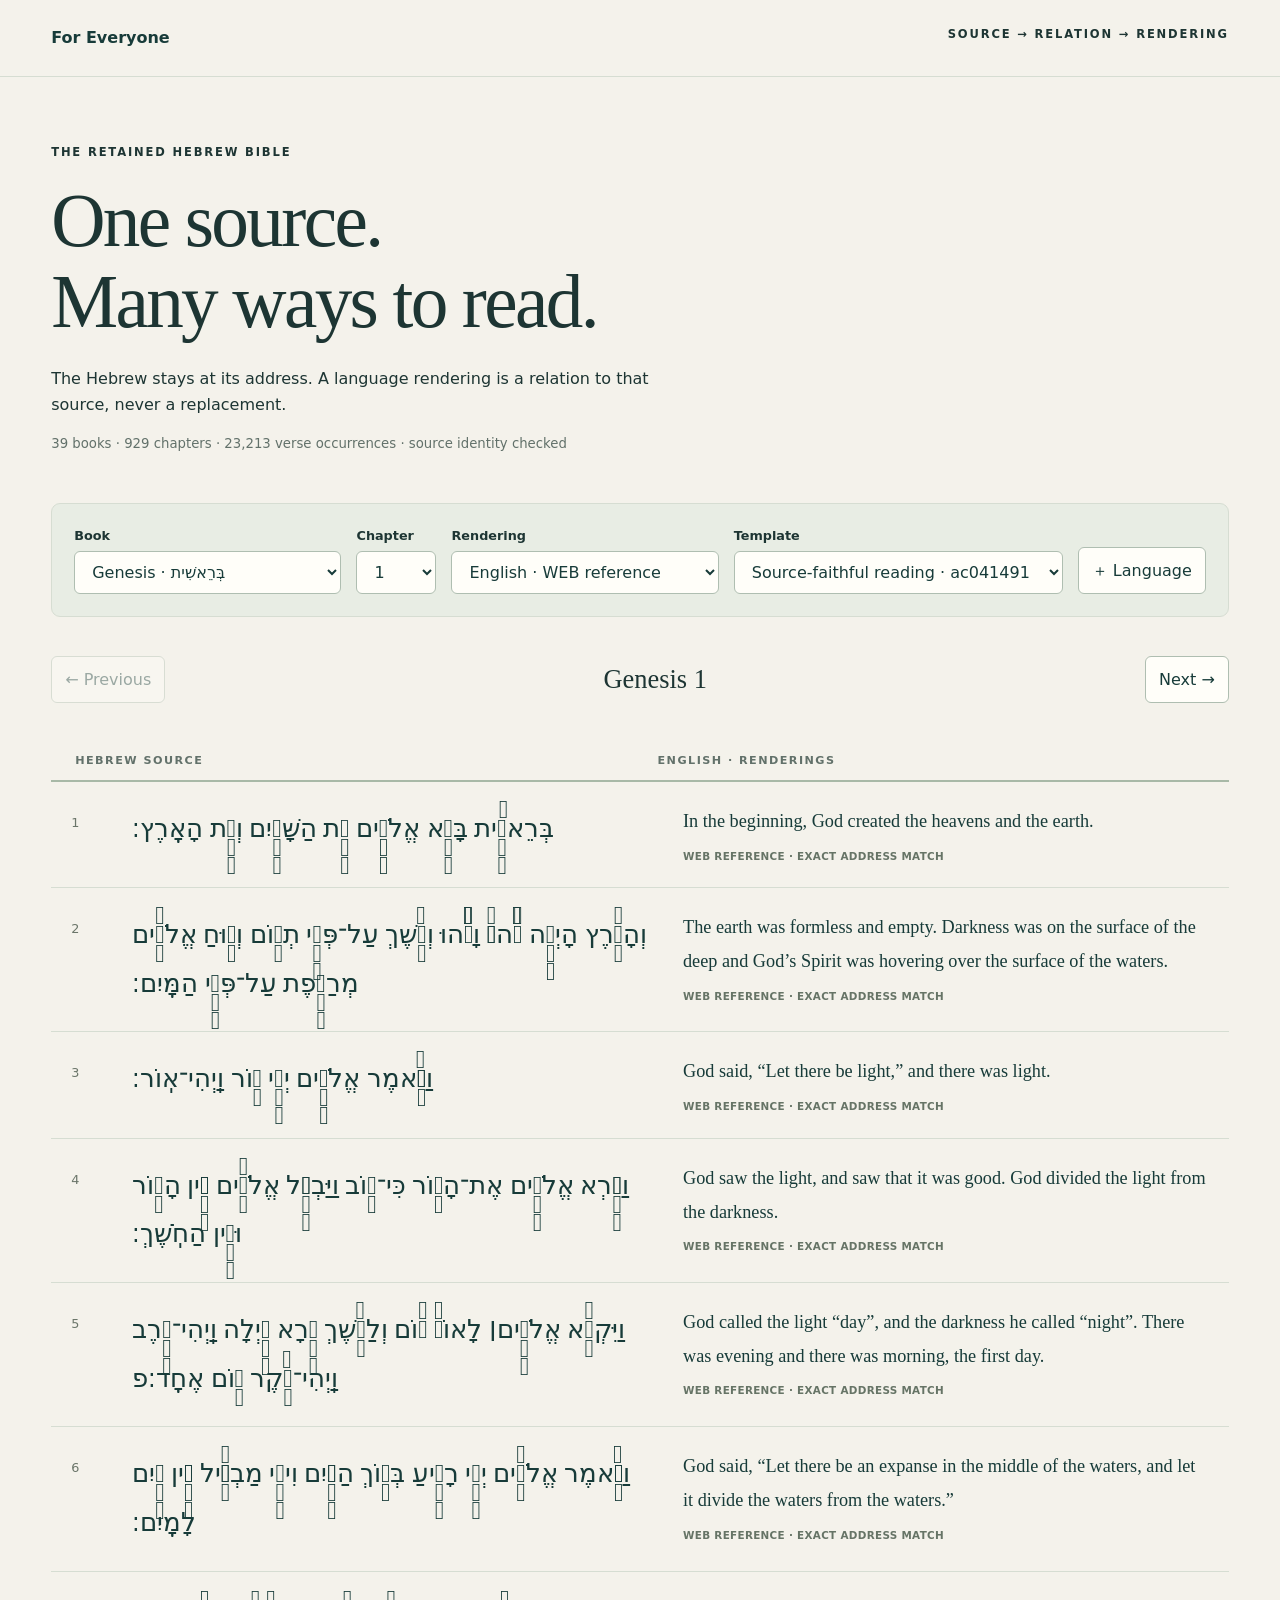
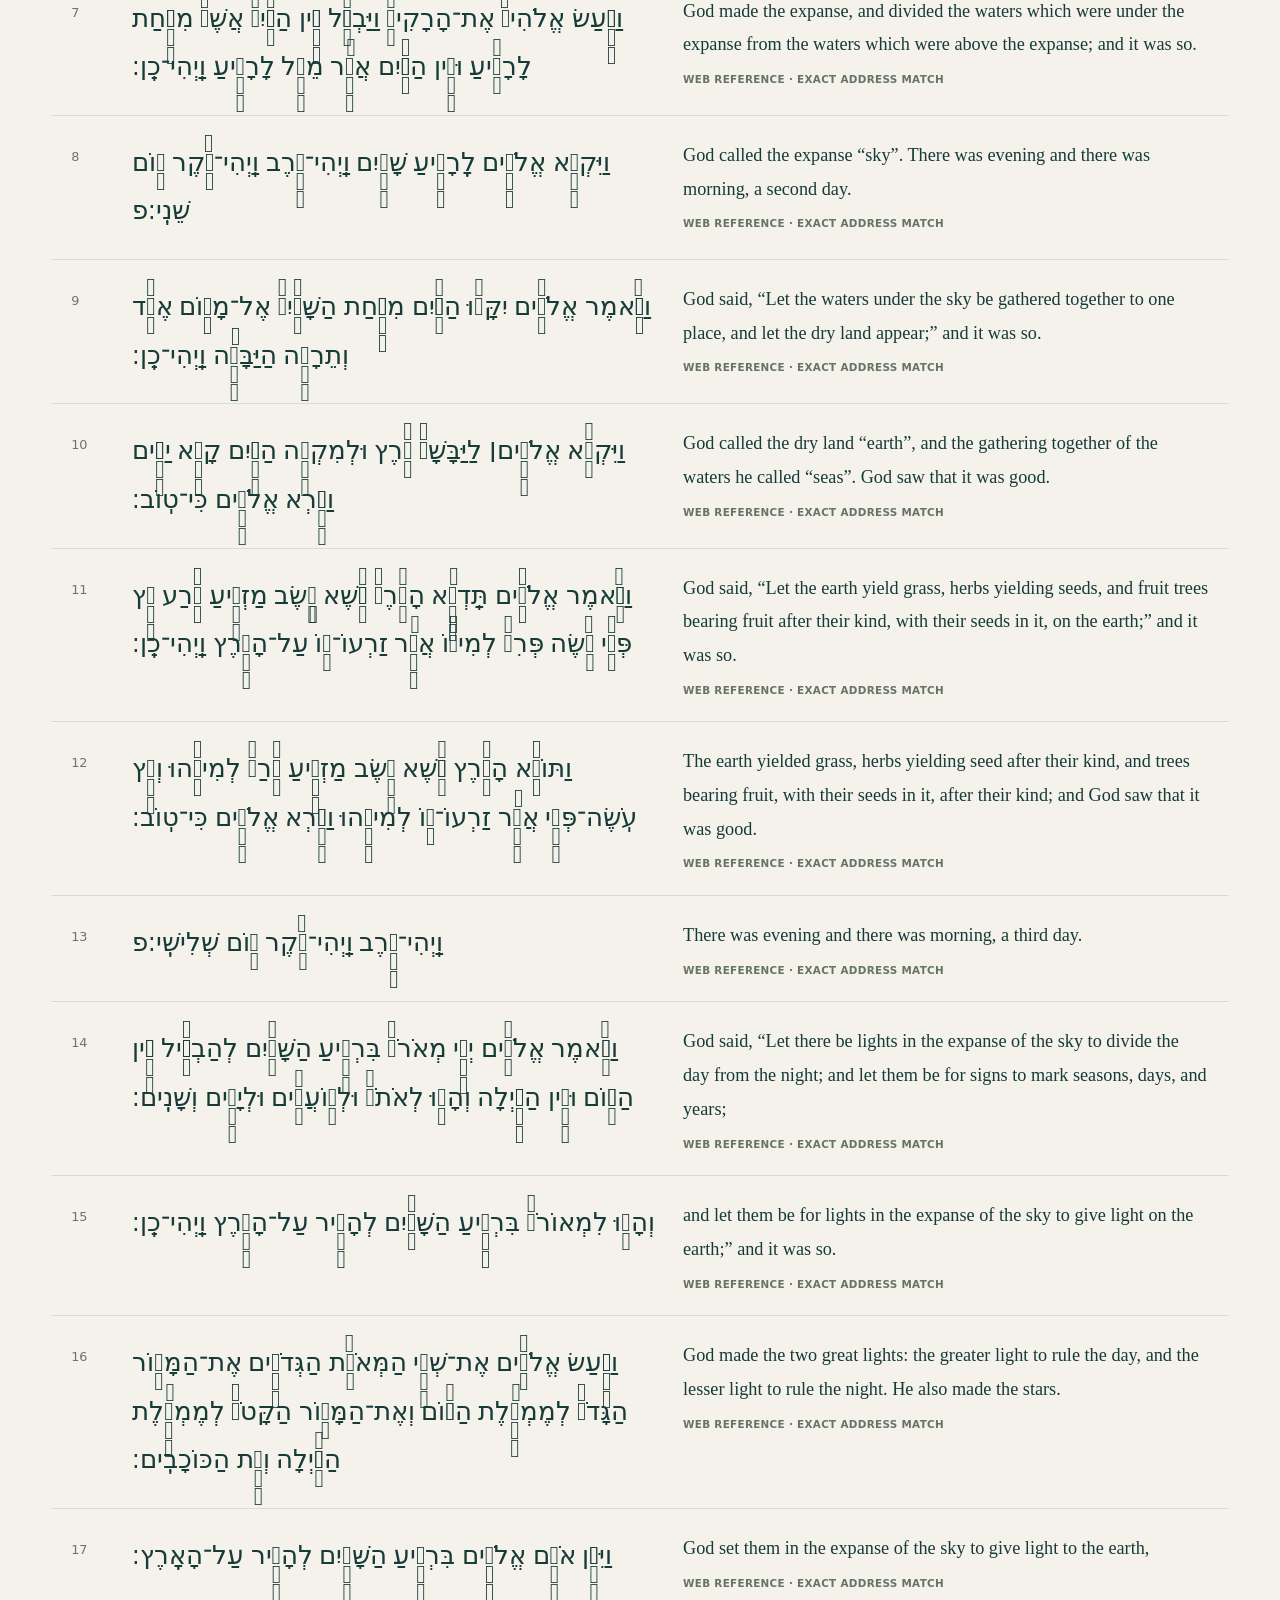
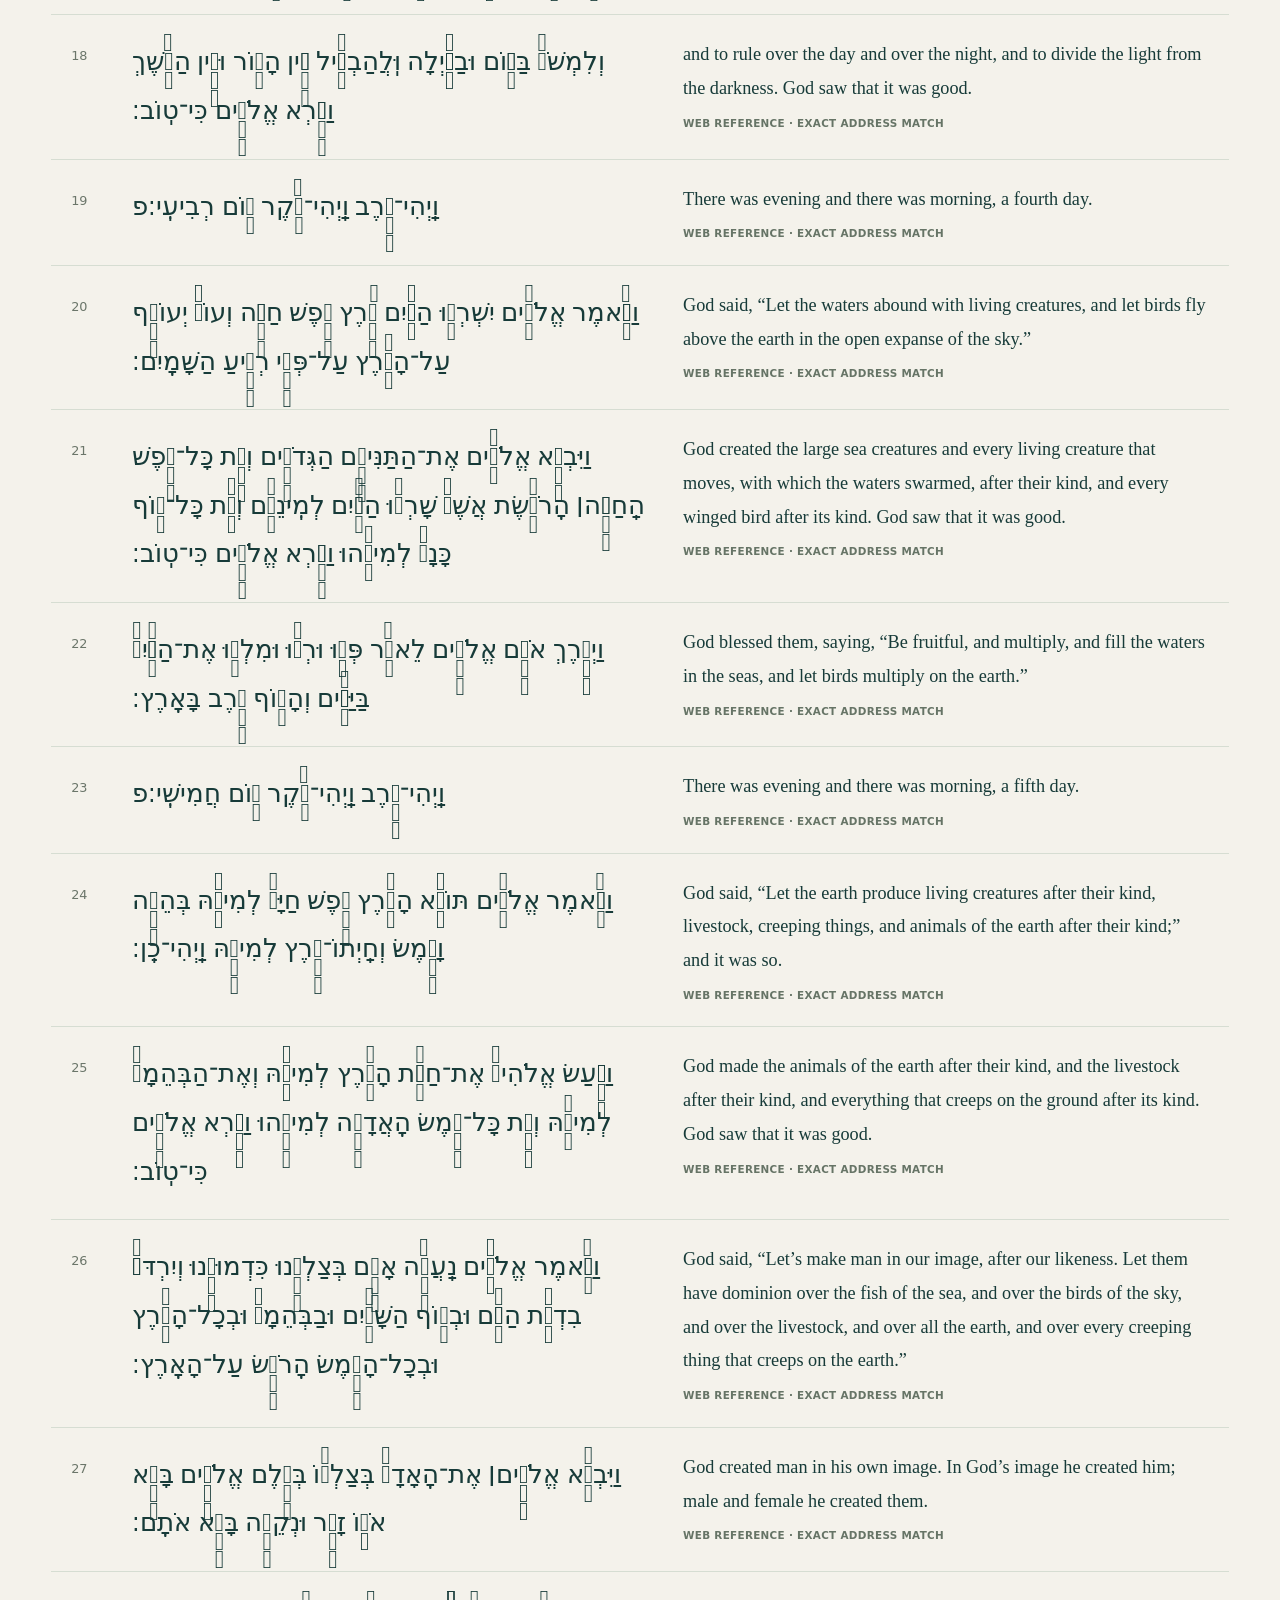
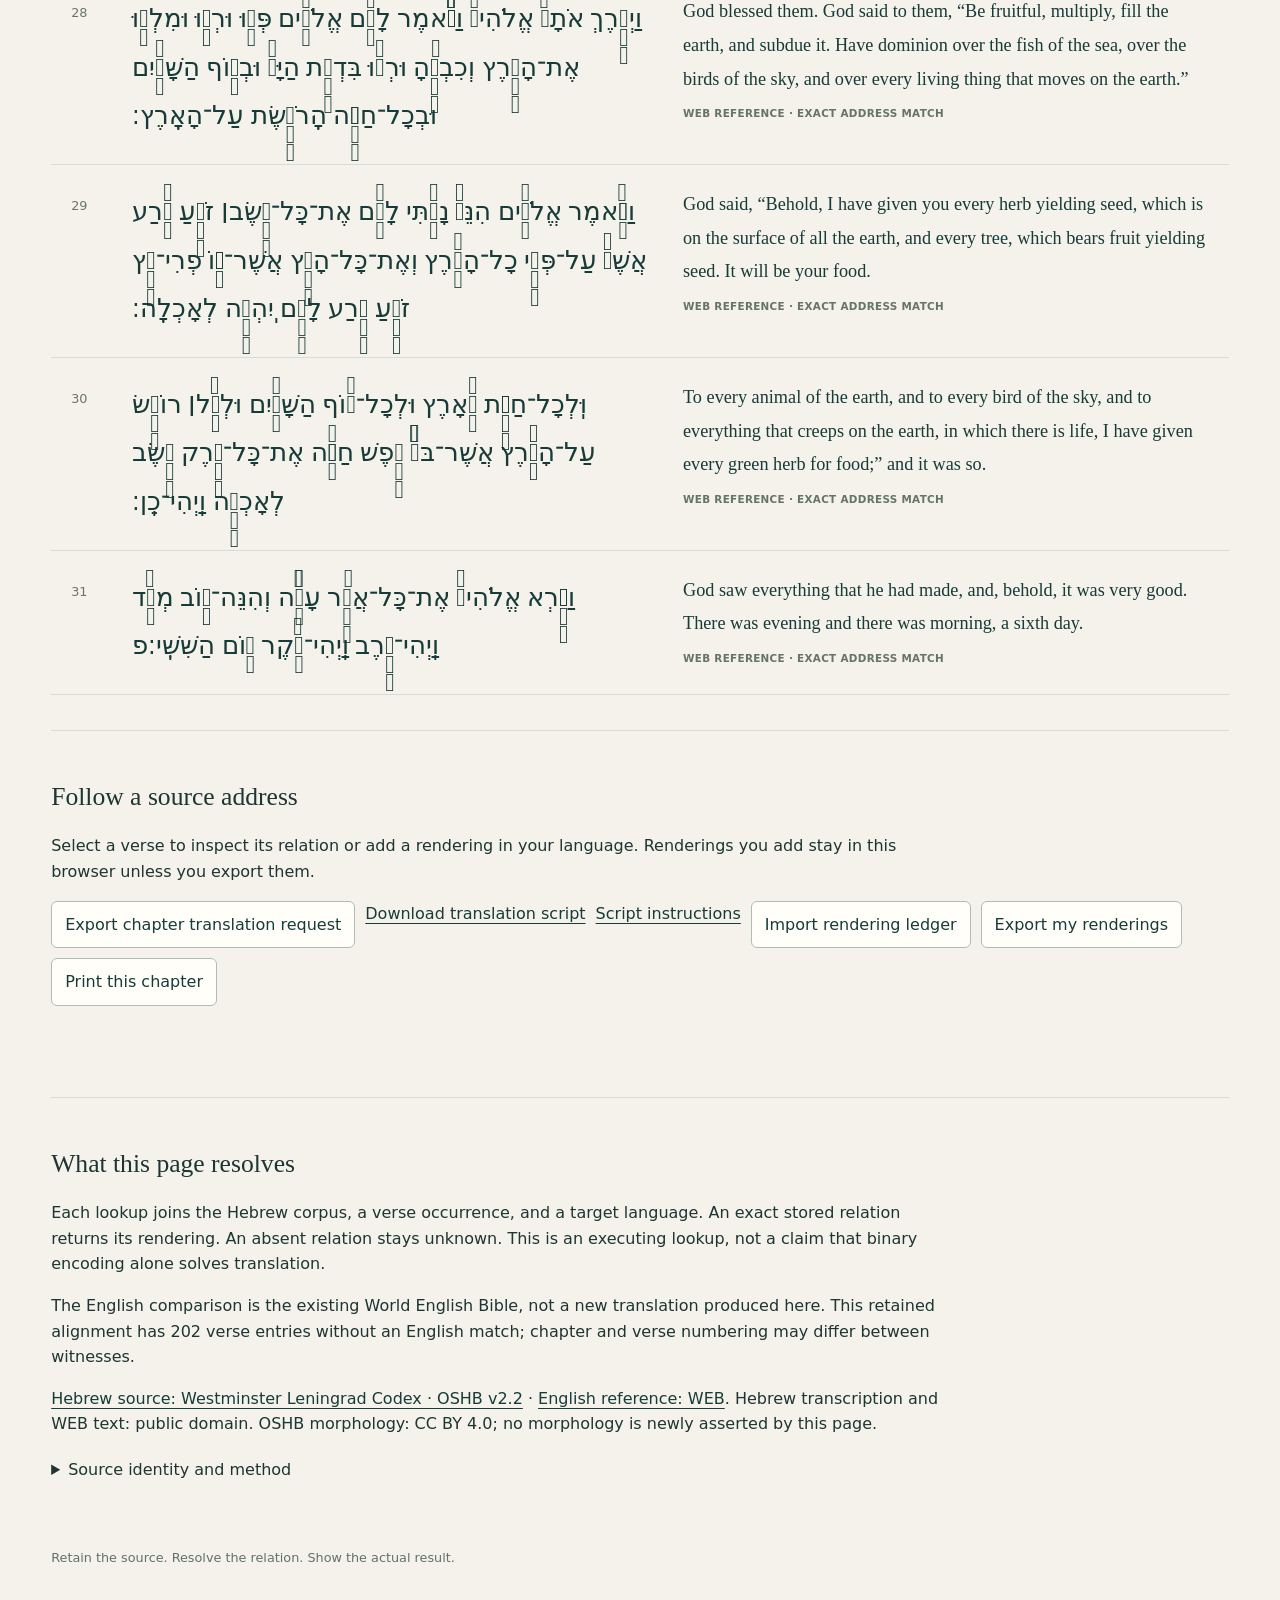
==== hebrew-bible/index.html @ d1d868b0 "Publish source-addressed Hebrew Bible reader and template translation adapter" ====
<!doctype html>
<html lang="en"><head><meta charset="utf-8"><meta name="viewport" content="width=device-width,initial-scale=1"><meta name="theme-color" content="#173b39"><meta name="description" content="Read the retained Hebrew Bible and resolve language renderings by their exact source verse address."><title>Hebrew Bible · Ledger Reader</title><link rel="stylesheet" href="styles.css"><script type="module" src="app.js"></script></head><body><a class="skip" href="#reader">Skip to reading</a><header><a class="home" href="../">For Everyone</a><span class="eyebrow">SOURCE → RELATION → RENDERING</span></header><main><section class="intro"><p class="eyebrow">THE RETAINED HEBREW BIBLE</p><h1>One source.<br>Many ways to read.</h1><p>The Hebrew stays at its address. A language rendering is a relation to that source, never a replacement.</p><p id="load-status" role="status" aria-live="polite">Opening the retained source…</p></section><section id="workspace" hidden><form class="controls" id="navigation"><label>Book<select id="book"></select></label><label>Chapter<select id="chapter"></select></label><label>Rendering<select id="language"><option value="en">English · WEB reference</option><option value="he">Original Hebrew</option></select></label><label>Template<select id="template"><option value="source-faithful">Source-faithful reading</option><option value="plain-reading">Plain-language reading</option><option value="custom">Custom template…</option></select></label><button type="button" id="add-language">＋ Language</button></form><div class="reading-bar"><button id="prev" aria-label="Previous chapter">← Previous</button><h2 id="chapter-title"></h2><button id="next" aria-label="Next chapter">Next →</button></div><div class="column-headings"><span>HEBREW SOURCE</span><span id="target-heading">ENGLISH · REFERENCE TRANSLATION</span></div><section id="reader" tabindex="-1" aria-label="Bible verses"></section><section class="tools"><h2>Follow a source address</h2><p>Select a verse to inspect its relation or add a rendering in your language. Renderings you add stay in this browser unless you export them.</p><div class="tool-buttons"><button id="request-translation">Export chapter translation request</button><a class="script-link" href="translate.py" download>Download translation script</a><a class="script-link" href="README.md">Script instructions</a><button id="import">Import rendering ledger</button><button id="export">Export my renderings</button><button id="print">Print this chapter</button></div><input type="file" id="import-file" accept="application/json,.json" hidden><p id="tool-status" role="status" aria-live="polite"></p></section></section><section class="about"><h2>What this page resolves</h2><p>Each lookup joins the Hebrew corpus, a verse occurrence, and a target language. An exact stored relation returns its rendering. An absent relation stays unknown. This is an executing lookup, not a claim that binary encoding alone solves translation.</p><p>The English comparison is the existing World English Bible, not a new translation produced here. This retained alignment has 202 verse entries without an English match; chapter and verse numbering may differ between witnesses.</p><p><a href="https://github.com/openscriptures/morphhb/releases/tag/v.2.2">Hebrew source: Westminster Leningrad Codex · OSHB v2.2</a> · <a href="https://ebible.org/engwebp/copyright.htm">English reference: WEB</a>. Hebrew transcription and WEB text: public domain. OSHB morphology: CC BY 4.0; no morphology is newly asserted by this page.</p><details><summary>Source identity and method</summary><p id="source-identity"></p><p>Local renderings are labelled user-provided. Importing or storing a relation does not verify linguistic accuracy or causal equivalence. No AI service, paid API or automatic external translation runs in this page. The downloadable script reuses WHY Translate: exact ledger lookup first, optional generation only with its explicit --ai flag. Select a template, export a chapter request, run the script and import its returned rendering ledger. Generated text remains a candidate.</p></details></section></main><footer>Retain the source. Resolve the relation. Show the actual result.</footer><dialog id="verse-dialog"><form method="dialog"><button class="close" aria-label="Close verse">×</button></form><h2 id="verse-title"></h2><p class="address" id="verse-address"></p><p id="verse-source" lang="he" dir="rtl" class="hebrew"></p><p id="relation-status"></p><details><summary>Actual relation</summary><pre id="relation-details"></pre></details><form id="rendering-form"><label>Rendering language<input id="record-language" required maxlength="45" placeholder="e.g. fr, mi, lo"></label><label>Your rendering<textarea id="record-text" rows="5" required maxlength="30000"></textarea></label><label>Provenance or note<input id="record-provenance" maxlength="1500" required placeholder="Who supplied this rendering, and from what source?"></label><button type="submit">Save as user-provided rendering</button><p id="record-status" role="status"></p></form></dialog><dialog id="language-dialog"><form id="language-form"><h2>Choose a language</h2><p>Use a language tag, such as fr, mi or lo. A language without an addressed rendering remains untranslated.</p><label>Language tag<input id="new-language" maxlength="45" required></label><div class="tool-buttons"><button type="submit">Show language</button><button type="button" id="cancel-language">Cancel</button></div><p id="language-status" role="status"></p></form></dialog><dialog id="template-dialog"><form id="template-form"><h2>Selected translation template</h2><label>Template instructions<textarea id="template-text" rows="6" maxlength="6000" required></textarea></label><p>The source and uncertainty remain authoritative. A template changes the rendering request; it does not verify its result.</p><button type="submit">Use this template</button><button type="button" id="cancel-template">Cancel</button></form></dialog></body></html>
---- hebrew-bible/styles.css ----
:root{font-family:system-ui,-apple-system,BlinkMacSystemFont,"Segoe UI",sans-serif;color:#1d3533;background:#f4f2eb;line-height:1.6;--ink:#173b39;--muted:#62716a;--line:#d6ddd2}*{box-sizing:border-box}body{margin:0}header,main,footer{max-width:1320px;margin:auto}header{display:flex;justify-content:space-between;gap:20px;padding:25px 4%;border-bottom:1px solid var(--line)}a{color:var(--ink);text-underline-offset:4px}.home{font-weight:750;text-decoration:none}.eyebrow{font-size:.72rem;font-weight:700;letter-spacing:.16em}.intro{padding:55px 4% 35px;max-width:850px}h1{font:500 clamp(2.7rem,6vw,4.7rem)/1.08 Georgia,serif;letter-spacing:-.035em;margin:18px 0 24px}.intro>p:not(.eyebrow){max-width:600px}.intro #load-status{font-size:.83rem;color:var(--muted)}#workspace{margin:0 4%}button,select,input,textarea{font:inherit}button,select,input,textarea{border:1px solid #afbeb1;border-radius:6px;padding:10px 13px;background:#fffef9;color:var(--ink)}button{cursor:pointer}button:hover{background:#e4ece1}button:disabled{opacity:.4;cursor:default}button:focus-visible,a:focus-visible,input:focus-visible,select:focus-visible,textarea:focus-visible,summary:focus-visible{outline:3px solid #bb7b29;outline-offset:3px}label{display:grid;gap:5px;font-size:.8rem;font-weight:650}select{max-width:100%;min-width:80px}label select{font-size:1rem;font-weight:400}.controls{display:flex;align-items:end;gap:15px;flex-wrap:wrap;padding:22px;background:#e8ede4;border:1px solid var(--line);border-radius:9px}.controls label:first-child{flex:2}.controls label:nth-child(3){flex:2}.controls button{white-space:nowrap}.reading-bar{display:flex;align-items:center;justify-content:space-between;gap:10px;padding:25px 0}.reading-bar h2{font:500 1.65rem Georgia,serif;text-align:center}.column-headings{display:grid;grid-template-columns:1fr 1fr;gap:35px;color:var(--muted);font-size:.7rem;font-weight:750;letter-spacing:.13em;border-bottom:2px solid #a8b9a7;padding:10px 24px}.verse{display:grid;grid-template-columns:36px 1fr 1fr;gap:25px;border:0;border-bottom:1px solid var(--line);padding:23px 20px;text-align:left;background:transparent;position:relative;width:100%;border-radius:0}.verse:hover,.verse:focus-visible{background:#e9eee3}.verse-num{color:#6b766a;font-size:.8rem;padding-top:8px}.hebrew{font:400 1.6rem/1.9 "Times New Roman",serif;overflow-wrap:anywhere}.verse-text{font:400 1.14rem/1.85 Georgia,serif;white-space:pre-wrap}.missing{font:400 .9rem/1.7 system-ui,sans-serif;color:#7c6550}.status-tag{display:block;font:600 .65rem/1.5 system-ui,sans-serif;color:#667466;letter-spacing:.03em;margin-top:10px}.tools,.about{border-top:1px solid var(--line);padding:30px 0;margin-top:35px}.tools p,.about p{max-width:900px}.about{margin:45px 4% 0}.tools h2,.about h2{font:500 1.6rem Georgia,serif}.tool-buttons{display:flex;gap:10px;flex-wrap:wrap}.about details{margin-top:20px}.address,pre{font:.75rem/1.6 ui-monospace,monospace;overflow-wrap:anywhere;white-space:pre-wrap}footer{padding:35px 4%;font-size:.8rem;color:var(--muted)}dialog{max-width:730px;width:calc(100% - 30px);max-height:90vh;border:1px solid #a8b9a7;border-radius:12px;padding:28px;background:#fbfaf5;color:var(--ink)}dialog::backdrop{background:#173b3988}.close{float:right;padding:0 10px;font-size:1.8rem}dialog label{margin:15px 0}textarea{resize:vertical}#rendering-form>button{background:var(--ink);color:white}#source-identity{font:12px/1.8 ui-monospace,monospace;overflow-wrap:anywhere}.skip{position:absolute;left:-10000px}.skip:focus{left:10px;top:10px;background:white;padding:12px;z-index:5}[hidden]{display:none!important}@media(max-width:680px){header .eyebrow{display:none}.intro{padding-top:32px}.controls{padding:15px;gap:10px}.controls label:first-child,.controls label:nth-child(3){flex-basis:65%}.reading-bar h2{font-size:1.25rem}.reading-bar button{padding:8px;font-size:.8rem}.column-headings{display:none}.verse{grid-template-columns:24px 1fr;gap:10px;padding:22px 8px}.verse .verse-text{grid-column:2}.verse .hebrew{font-size:1.45rem}.verse-text{font-size:1.08rem}}@media print{header,.intro,.controls,.reading-bar button,.tools,.about,footer,.status-tag{display:none}#workspace{margin:0}.verse{break-inside:avoid}.verse-text{font-size:11pt}.hebrew{font-size:16pt}dialog{display:none}}
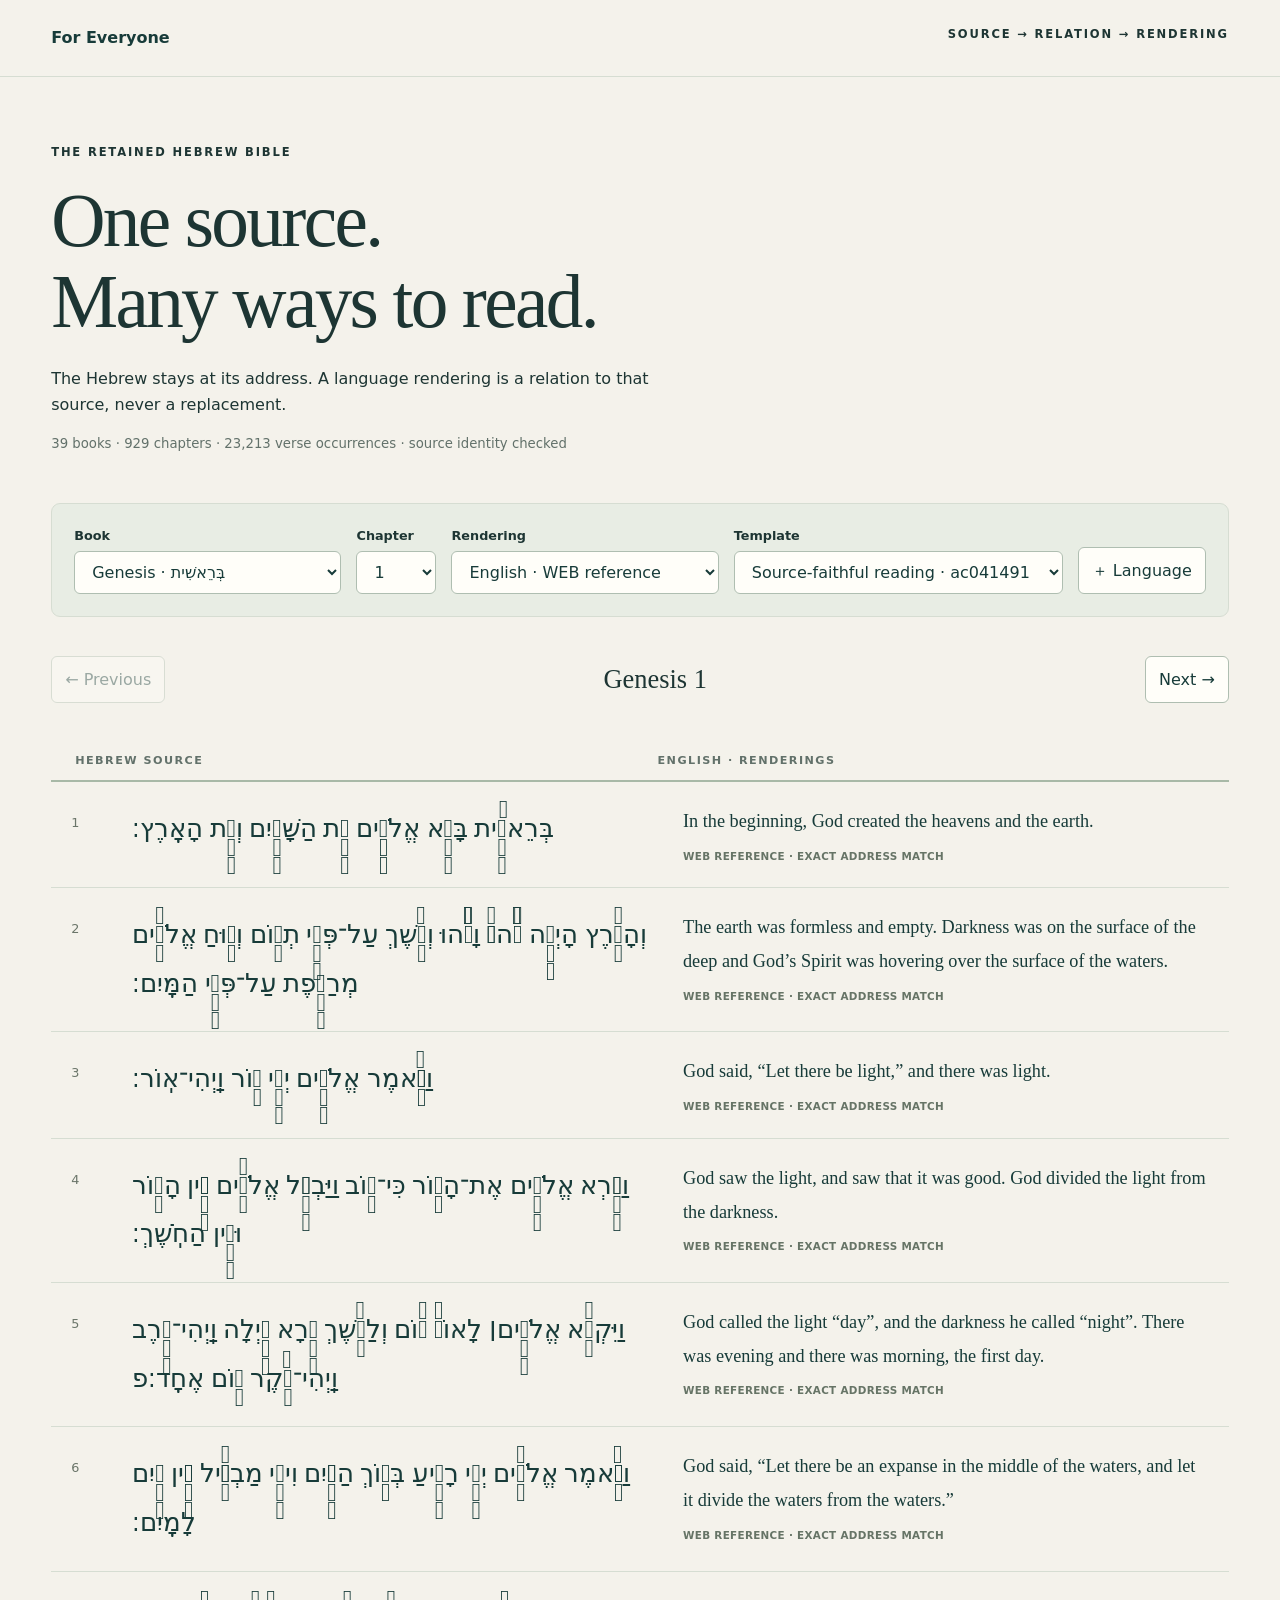
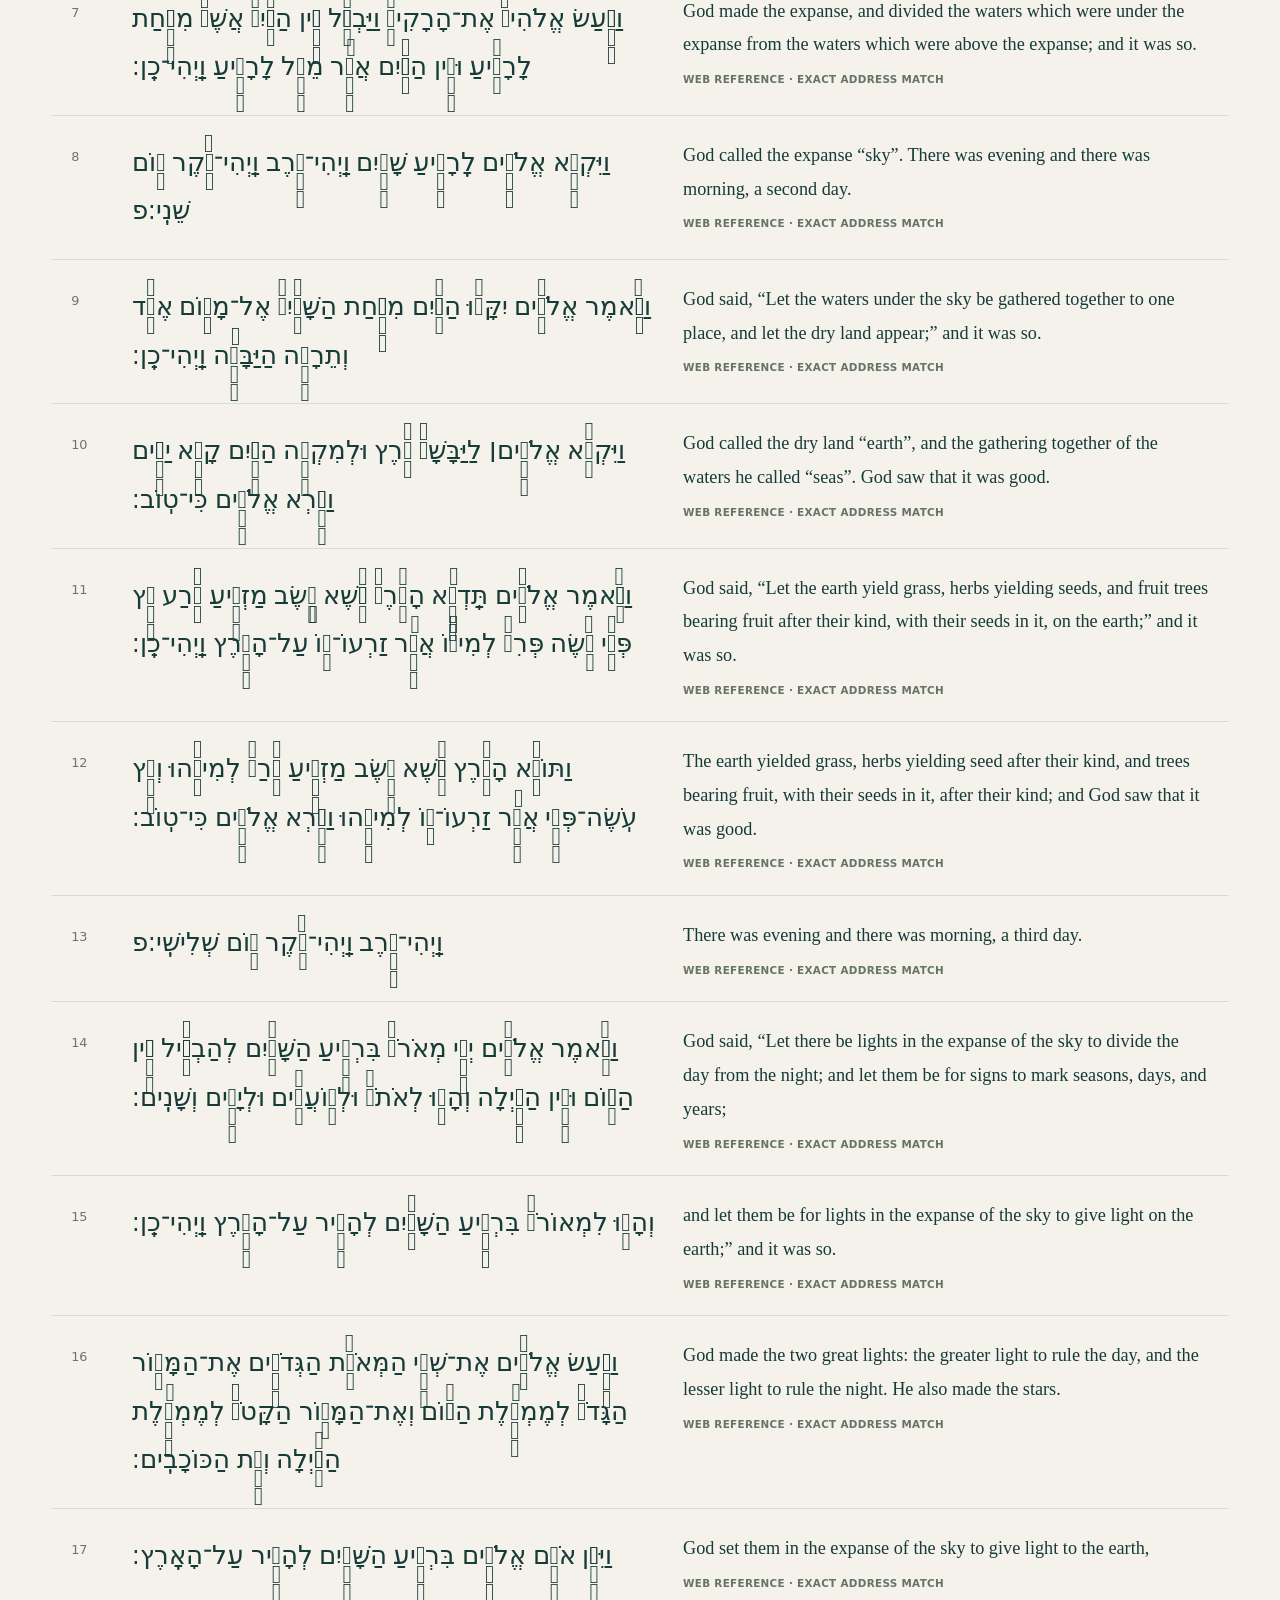
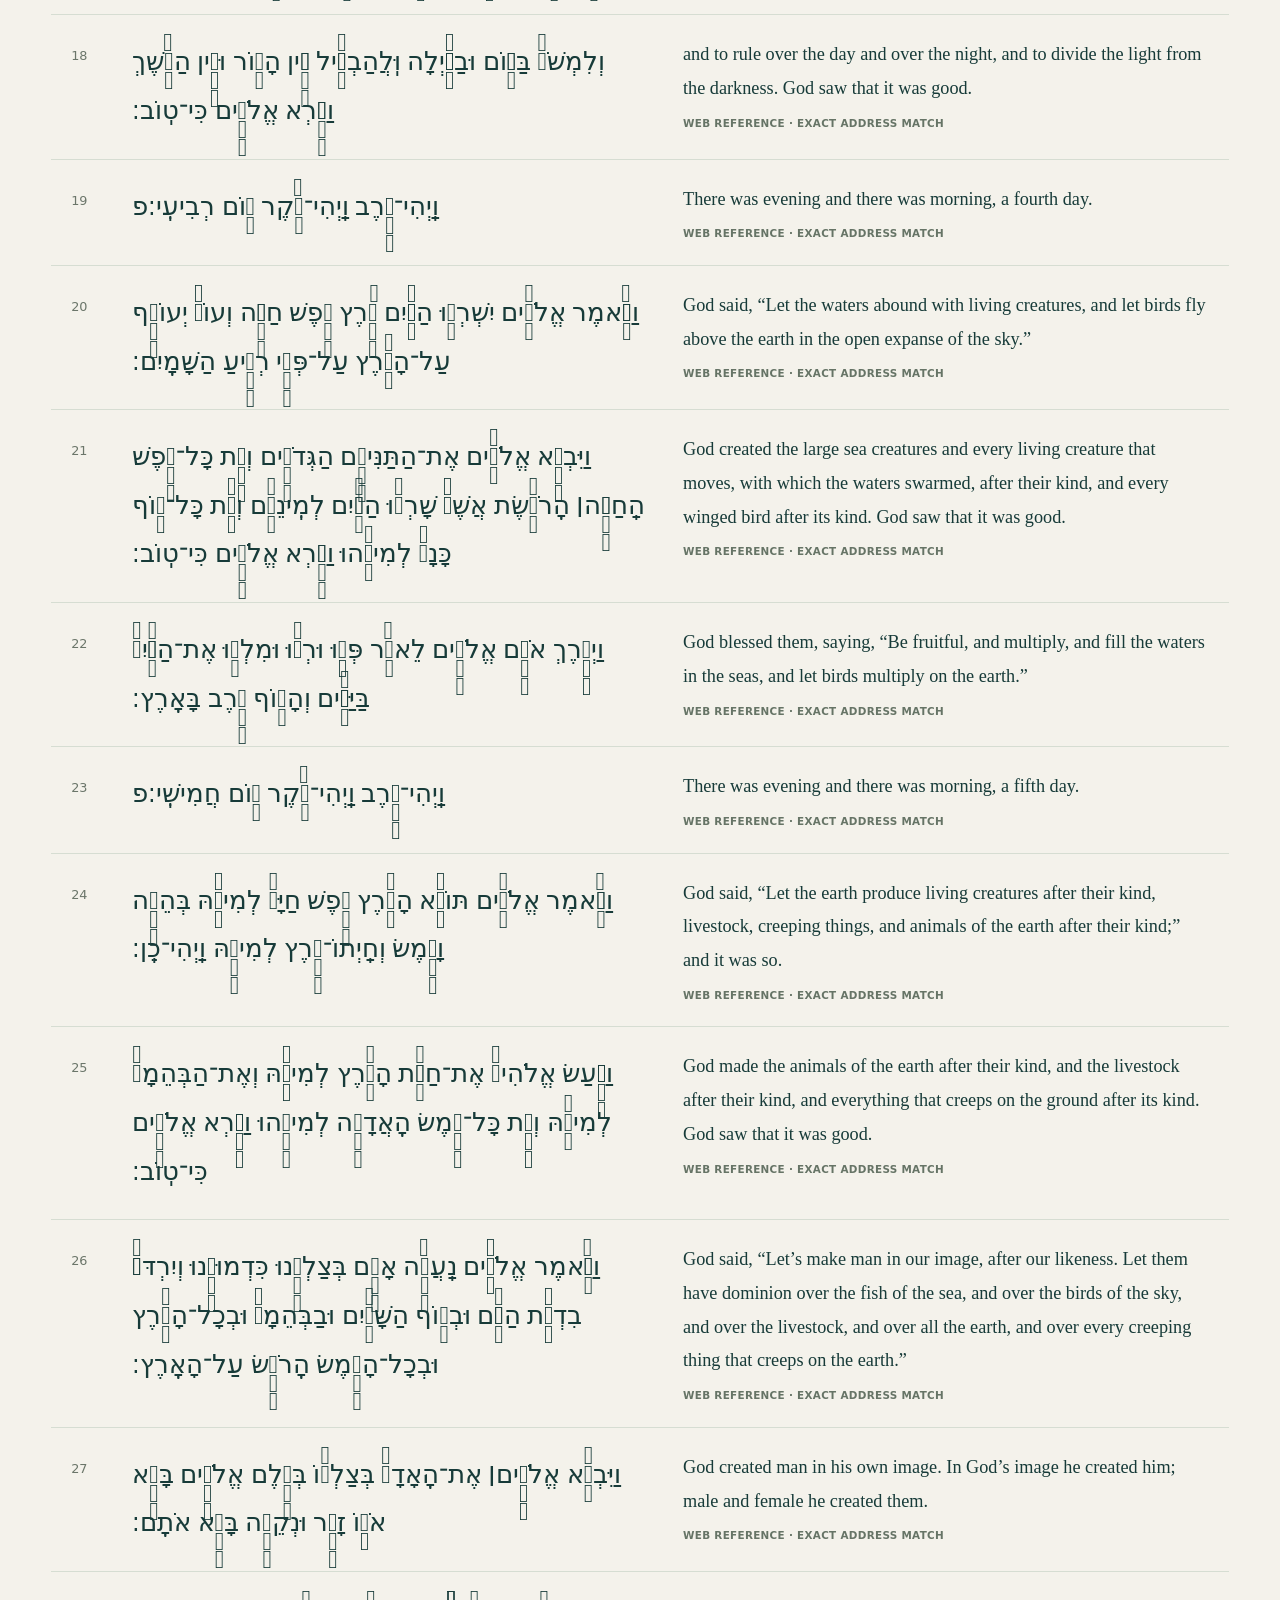
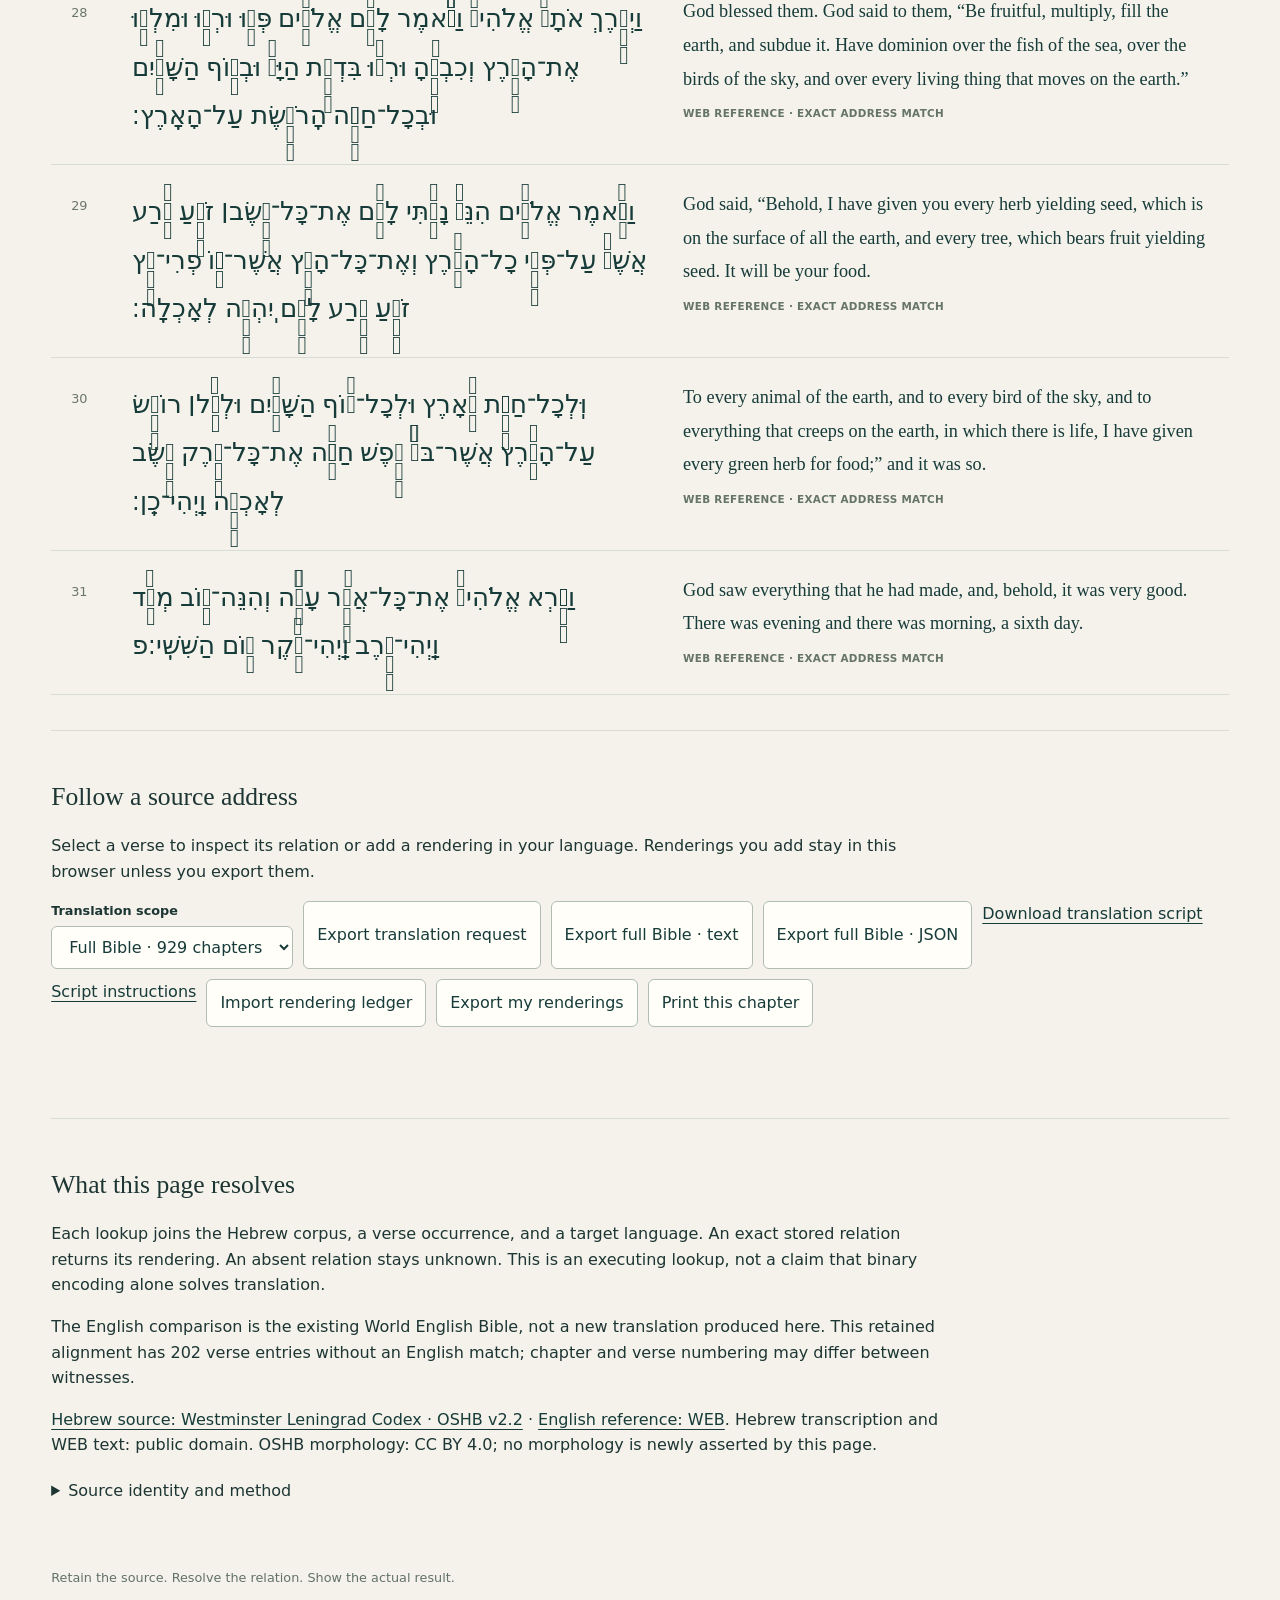
==== commit 2df7abb1: "Add full Bible text and JSON exports and full-corpus translation requests" ====
--- a/hebrew-bible/index.html
+++ b/hebrew-bible/index.html
@@ -1,2 +1,2 @@
 <!doctype html>
-<html lang="en"><head><meta charset="utf-8"><meta name="viewport" content="width=device-width,initial-scale=1"><meta name="theme-color" content="#173b39"><meta name="description" content="Read the retained Hebrew Bible and resolve language renderings by their exact source verse address."><title>Hebrew Bible · Ledger Reader</title><link rel="stylesheet" href="styles.css"><script type="module" src="app.js"></script></head><body><a class="skip" href="#reader">Skip to reading</a><header><a class="home" href="../">For Everyone</a><span class="eyebrow">SOURCE → RELATION → RENDERING</span></header><main><section class="intro"><p class="eyebrow">THE RETAINED HEBREW BIBLE</p><h1>One source.<br>Many ways to read.</h1><p>The Hebrew stays at its address. A language rendering is a relation to that source, never a replacement.</p><p id="load-status" role="status" aria-live="polite">Opening the retained source…</p></section><section id="workspace" hidden><form class="controls" id="navigation"><label>Book<select id="book"></select></label><label>Chapter<select id="chapter"></select></label><label>Rendering<select id="language"><option value="en">English · WEB reference</option><option value="he">Original Hebrew</option></select></label><label>Template<select id="template"><option value="source-faithful">Source-faithful reading</option><option value="plain-reading">Plain-language reading</option><option value="custom">Custom template…</option></select></label><button type="button" id="add-language">＋ Language</button></form><div class="reading-bar"><button id="prev" aria-label="Previous chapter">← Previous</button><h2 id="chapter-title"></h2><button id="next" aria-label="Next chapter">Next →</button></div><div class="column-headings"><span>HEBREW SOURCE</span><span id="target-heading">ENGLISH · REFERENCE TRANSLATION</span></div><section id="reader" tabindex="-1" aria-label="Bible verses"></section><section class="tools"><h2>Follow a source address</h2><p>Select a verse to inspect its relation or add a rendering in your language. Renderings you add stay in this browser unless you export them.</p><div class="tool-buttons"><button id="request-translation">Export chapter translation request</button><a class="script-link" href="translate.py" download>Download translation script</a><a class="script-link" href="README.md">Script instructions</a><button id="import">Import rendering ledger</button><button id="export">Export my renderings</button><button id="print">Print this chapter</button></div><input type="file" id="import-file" accept="application/json,.json" hidden><p id="tool-status" role="status" aria-live="polite"></p></section></section><section class="about"><h2>What this page resolves</h2><p>Each lookup joins the Hebrew corpus, a verse occurrence, and a target language. An exact stored relation returns its rendering. An absent relation stays unknown. This is an executing lookup, not a claim that binary encoding alone solves translation.</p><p>The English comparison is the existing World English Bible, not a new translation produced here. This retained alignment has 202 verse entries without an English match; chapter and verse numbering may differ between witnesses.</p><p><a href="https://github.com/openscriptures/morphhb/releases/tag/v.2.2">Hebrew source: Westminster Leningrad Codex · OSHB v2.2</a> · <a href="https://ebible.org/engwebp/copyright.htm">English reference: WEB</a>. Hebrew transcription and WEB text: public domain. OSHB morphology: CC BY 4.0; no morphology is newly asserted by this page.</p><details><summary>Source identity and method</summary><p id="source-identity"></p><p>Local renderings are labelled user-provided. Importing or storing a relation does not verify linguistic accuracy or causal equivalence. No AI service, paid API or automatic external translation runs in this page. The downloadable script reuses WHY Translate: exact ledger lookup first, optional generation only with its explicit --ai flag. Select a template, export a chapter request, run the script and import its returned rendering ledger. Generated text remains a candidate.</p></details></section></main><footer>Retain the source. Resolve the relation. Show the actual result.</footer><dialog id="verse-dialog"><form method="dialog"><button class="close" aria-label="Close verse">×</button></form><h2 id="verse-title"></h2><p class="address" id="verse-address"></p><p id="verse-source" lang="he" dir="rtl" class="hebrew"></p><p id="relation-status"></p><details><summary>Actual relation</summary><pre id="relation-details"></pre></details><form id="rendering-form"><label>Rendering language<input id="record-language" required maxlength="45" placeholder="e.g. fr, mi, lo"></label><label>Your rendering<textarea id="record-text" rows="5" required maxlength="30000"></textarea></label><label>Provenance or note<input id="record-provenance" maxlength="1500" required placeholder="Who supplied this rendering, and from what source?"></label><button type="submit">Save as user-provided rendering</button><p id="record-status" role="status"></p></form></dialog><dialog id="language-dialog"><form id="language-form"><h2>Choose a language</h2><p>Use a language tag, such as fr, mi or lo. A language without an addressed rendering remains untranslated.</p><label>Language tag<input id="new-language" maxlength="45" required></label><div class="tool-buttons"><button type="submit">Show language</button><button type="button" id="cancel-language">Cancel</button></div><p id="language-status" role="status"></p></form></dialog><dialog id="template-dialog"><form id="template-form"><h2>Selected translation template</h2><label>Template instructions<textarea id="template-text" rows="6" maxlength="6000" required></textarea></label><p>The source and uncertainty remain authoritative. A template changes the rendering request; it does not verify its result.</p><button type="submit">Use this template</button><button type="button" id="cancel-template">Cancel</button></form></dialog></body></html>+<html lang="en"><head><meta charset="utf-8"><meta name="viewport" content="width=device-width,initial-scale=1"><meta name="theme-color" content="#173b39"><meta name="description" content="Read the retained Hebrew Bible and resolve language renderings by their exact source verse address."><title>Hebrew Bible · Ledger Reader</title><link rel="stylesheet" href="styles.css"><script type="module" src="app.js"></script></head><body><a class="skip" href="#reader">Skip to reading</a><header><a class="home" href="../">For Everyone</a><span class="eyebrow">SOURCE → RELATION → RENDERING</span></header><main><section class="intro"><p class="eyebrow">THE RETAINED HEBREW BIBLE</p><h1>One source.<br>Many ways to read.</h1><p>The Hebrew stays at its address. A language rendering is a relation to that source, never a replacement.</p><p id="load-status" role="status" aria-live="polite">Opening the retained source…</p></section><section id="workspace" hidden><form class="controls" id="navigation"><label>Book<select id="book"></select></label><label>Chapter<select id="chapter"></select></label><label>Rendering<select id="language"><option value="en">English · WEB reference</option><option value="he">Original Hebrew</option><option value="ab">Abkhazian</option><option value="aa">Afar</option><option value="af">Afrikaans</option><option value="ak">Akan</option><option value="tw">Akan</option><option value="sq">Albanian</option><option value="am">Amharic</option><option value="ar">Arabic</option><option value="an">Aragonese</option><option value="hy">Armenian</option><option value="as">Assamese</option><option value="av">Avaric</option><option value="ae">Avestan</option><option value="ay">Aymara</option><option value="az">Azerbaijani</option><option value="bm">Bambara</option><option value="bn">Bangla</option><option value="ba">Bashkir</option><option value="eu">Basque</option><option value="be">Belarusian</option><option value="bh">Bhojpuri</option><option value="bi">Bislama</option><option value="bs">Bosnian</option><option value="br">Breton</option><option value="bg">Bulgarian</option><option value="my">Burmese</option><option value="ca">Catalan</option><option value="ch">Chamorro</option><option value="ce">Chechen</option><option value="zh">Chinese</option><option value="cu">Church Slavic</option><option value="cv">Chuvash</option><option value="kw">Cornish</option><option value="co">Corsican</option><option value="cr">Cree</option><option value="hr">Croatian</option><option value="cs">Czech</option><option value="da">Danish</option><option value="dv">Divehi</option><option value="nl">Dutch</option><option value="dz">Dzongkha</option><option value="eo">Esperanto</option><option value="et">Estonian</option><option value="ee">Ewe</option><option value="fo">Faroese</option><option value="fj">Fijian</option><option value="tl">Filipino</option><option value="fi">Finnish</option><option value="fr">French</option><option value="ff">Fula</option><option value="gl">Galician</option><option value="lg">Ganda</option><option value="ka">Georgian</option><option value="de">German</option><option value="el">Greek</option><option value="gn">Guarani</option><option value="gu">Gujarati</option><option value="ht">Haitian Creole</option><option value="ha">Hausa</option><option value="hz">Herero</option><option value="hi">Hindi</option><option value="ho">Hiri Motu</option><option value="hu">Hungarian</option><option value="is">Icelandic</option><option value="io">Ido</option><option value="ig">Igbo</option><option value="id">Indonesian</option><option value="ia">Interlingua</option><option value="ie">Interlingue</option><option value="iu">Inuktitut</option><option value="ik">Inupiaq</option><option value="ga">Irish</option><option value="it">Italian</option><option value="ja">Japanese</option><option value="jv">Javanese</option><option value="kl">Kalaallisut</option><option value="kn">Kannada</option><option value="kr">Kanuri</option><option value="ks">Kashmiri</option><option value="kk">Kazakh</option><option value="km">Khmer</option><option value="ki">Kikuyu</option><option value="rw">Kinyarwanda</option><option value="kv">Komi</option><option value="kg">Kongo</option><option value="ko">Korean</option><option value="kj">Kuanyama</option><option value="ku">Kurdish</option><option value="ky">Kyrgyz</option><option value="lo">Lao</option><option value="la">Latin</option><option value="lv">Latvian</option><option value="li">Limburgish</option><option value="ln">Lingala</option><option value="lt">Lithuanian</option><option value="lu">Luba-Katanga</option><option value="lb">Luxembourgish</option><option value="mk">Macedonian</option><option value="mg">Malagasy</option><option value="ms">Malay</option><option value="ml">Malayalam</option><option value="mt">Maltese</option><option value="gv">Manx</option><option value="mi">Māori</option><option value="mr">Marathi</option><option value="mh">Marshallese</option><option value="mn">Mongolian</option><option value="na">Nauru</option><option value="nv">Navajo</option><option value="ng">Ndonga</option><option value="ne">Nepali</option><option value="nd">North Ndebele</option><option value="se">Northern Sami</option><option value="no">Norwegian</option><option value="nb">Norwegian Bokmål</option><option value="nn">Norwegian Nynorsk</option><option value="ny">Nyanja</option><option value="oc">Occitan</option><option value="or">Odia</option><option value="oj">Ojibwa</option><option value="om">Oromo</option><option value="os">Ossetic</option><option value="pi">Pali</option><option value="ps">Pashto</option><option value="fa">Persian</option><option value="pl">Polish</option><option value="pt">Portuguese</option><option value="pa">Punjabi</option><option value="qu">Quechua</option><option value="ro">Romanian</option><option value="rm">Romansh</option><option value="rn">Rundi</option><option value="ru">Russian</option><option value="sm">Samoan</option><option value="sg">Sango</option><option value="sa">Sanskrit</option><option value="sc">Sardinian</option><option value="gd">Scottish Gaelic</option><option value="sr">Serbian</option><option value="sn">Shona</option><option value="ii">Sichuan Yi</option><option value="sd">Sindhi</option><option value="si">Sinhala</option><option value="sk">Slovak</option><option value="sl">Slovenian</option><option value="so">Somali</option><option value="nr">South Ndebele</option><option value="st">Southern Sotho</option><option value="es">Spanish</option><option value="su">Sundanese</option><option value="sw">Swahili</option><option value="ss">Swati</option><option value="sv">Swedish</option><option value="ty">Tahitian</option><option value="tg">Tajik</option><option value="ta">Tamil</option><option value="tt">Tatar</option><option value="te">Telugu</option><option value="th">Thai</option><option value="bo">Tibetan</option><option value="ti">Tigrinya</option><option value="to">Tongan</option><option value="ts">Tsonga</option><option value="tn">Tswana</option><option value="tr">Turkish</option><option value="tk">Turkmen</option><option value="uk">Ukrainian</option><option value="ur">Urdu</option><option value="ug">Uyghur</option><option value="uz">Uzbek</option><option value="ve">Venda</option><option value="vi">Vietnamese</option><option value="vo">Volapük</option><option value="wa">Walloon</option><option value="cy">Welsh</option><option value="fy">Western Frisian</option><option value="wo">Wolof</option><option value="xh">Xhosa</option><option value="yi">Yiddish</option><option value="yo">Yoruba</option><option value="za">Zhuang</option><option value="zu">Zulu</option></select></label><label>Template<select id="template"><option value="source-faithful">Source-faithful reading</option><option value="plain-reading">Plain-language reading</option><option value="custom">Custom template…</option></select></label><button type="button" id="add-language">＋ Language</button></form><div class="reading-bar"><button id="prev" aria-label="Previous chapter">← Previous</button><h2 id="chapter-title"></h2><button id="next" aria-label="Next chapter">Next →</button></div><div class="column-headings"><span>HEBREW SOURCE</span><span id="target-heading">ENGLISH · REFERENCE TRANSLATION</span></div><section id="reader" tabindex="-1" aria-label="Bible verses"></section><section class="tools"><h2>Follow a source address</h2><p>Select a verse to inspect its relation or add a rendering in your language. Renderings you add stay in this browser unless you export them.</p><div class="tool-buttons"><label>Translation scope<select id="translation-scope"><option value="corpus">Full Bible · 929 chapters</option><option value="book">Selected book</option><option value="request">Selected chapter</option></select></label><button id="request-translation">Export translation request</button><button id="export-full-text">Export full Bible · text</button><button id="export-full-json">Export full Bible · JSON</button><a class="script-link" href="translate.py" download>Download translation script</a><a class="script-link" href="README.md">Script instructions</a><button id="import">Import rendering ledger</button><button id="export">Export my renderings</button><button id="print">Print this chapter</button></div><input type="file" id="import-file" accept="application/json,.json" hidden><p id="tool-status" role="status" aria-live="polite"></p></section></section><section class="about"><h2>What this page resolves</h2><p>Each lookup joins the Hebrew corpus, a verse occurrence, and a target language. An exact stored relation returns its rendering. An absent relation stays unknown. This is an executing lookup, not a claim that binary encoding alone solves translation.</p><p>The English comparison is the existing World English Bible, not a new translation produced here. This retained alignment has 202 verse entries without an English match; chapter and verse numbering may differ between witnesses.</p><p><a href="https://github.com/openscriptures/morphhb/releases/tag/v.2.2">Hebrew source: Westminster Leningrad Codex · OSHB v2.2</a> · <a href="https://ebible.org/engwebp/copyright.htm">English reference: WEB</a>. Hebrew transcription and WEB text: public domain. OSHB morphology: CC BY 4.0; no morphology is newly asserted by this page.</p><details><summary>Source identity and method</summary><p id="source-identity"></p><p>Local renderings are labelled user-provided. Importing or storing a relation does not verify linguistic accuracy or causal equivalence. No AI service, paid API or automatic external translation runs in this page. The downloadable script reuses WHY Translate: exact ledger lookup first, optional generation only with its explicit --ai flag. Select a template, export a chapter request, run the script and import its returned rendering ledger. Generated text remains a candidate.</p></details></section></main><footer>Retain the source. Resolve the relation. Show the actual result.</footer><dialog id="verse-dialog"><form method="dialog"><button class="close" aria-label="Close verse">×</button></form><h2 id="verse-title"></h2><p class="address" id="verse-address"></p><p id="verse-source" lang="he" dir="rtl" class="hebrew"></p><p id="relation-status"></p><details><summary>Actual relation</summary><pre id="relation-details"></pre></details><form id="rendering-form"><label>Rendering language<input id="record-language" required maxlength="45" placeholder="e.g. fr, mi, lo"></label><label>Your rendering<textarea id="record-text" rows="5" required maxlength="30000"></textarea></label><label>Provenance or note<input id="record-provenance" maxlength="1500" required placeholder="Who supplied this rendering, and from what source?"></label><button type="submit">Save as user-provided rendering</button><p id="record-status" role="status"></p></form></dialog><dialog id="language-dialog"><form id="language-form"><h2>Choose a language</h2><p>Use a language tag, such as fr, mi or lo. A language without an addressed rendering remains untranslated.</p><label>Language tag<input id="new-language" maxlength="45" required></label><div class="tool-buttons"><button type="submit">Show language</button><button type="button" id="cancel-language">Cancel</button></div><p id="language-status" role="status"></p></form></dialog><dialog id="template-dialog"><form id="template-form"><h2>Selected translation template</h2><label>Template instructions<textarea id="template-text" rows="6" maxlength="6000" required></textarea></label><p>The source and uncertainty remain authoritative. A template changes the rendering request; it does not verify its result.</p><button type="submit">Use this template</button><button type="button" id="cancel-template">Cancel</button></form></dialog></body></html>
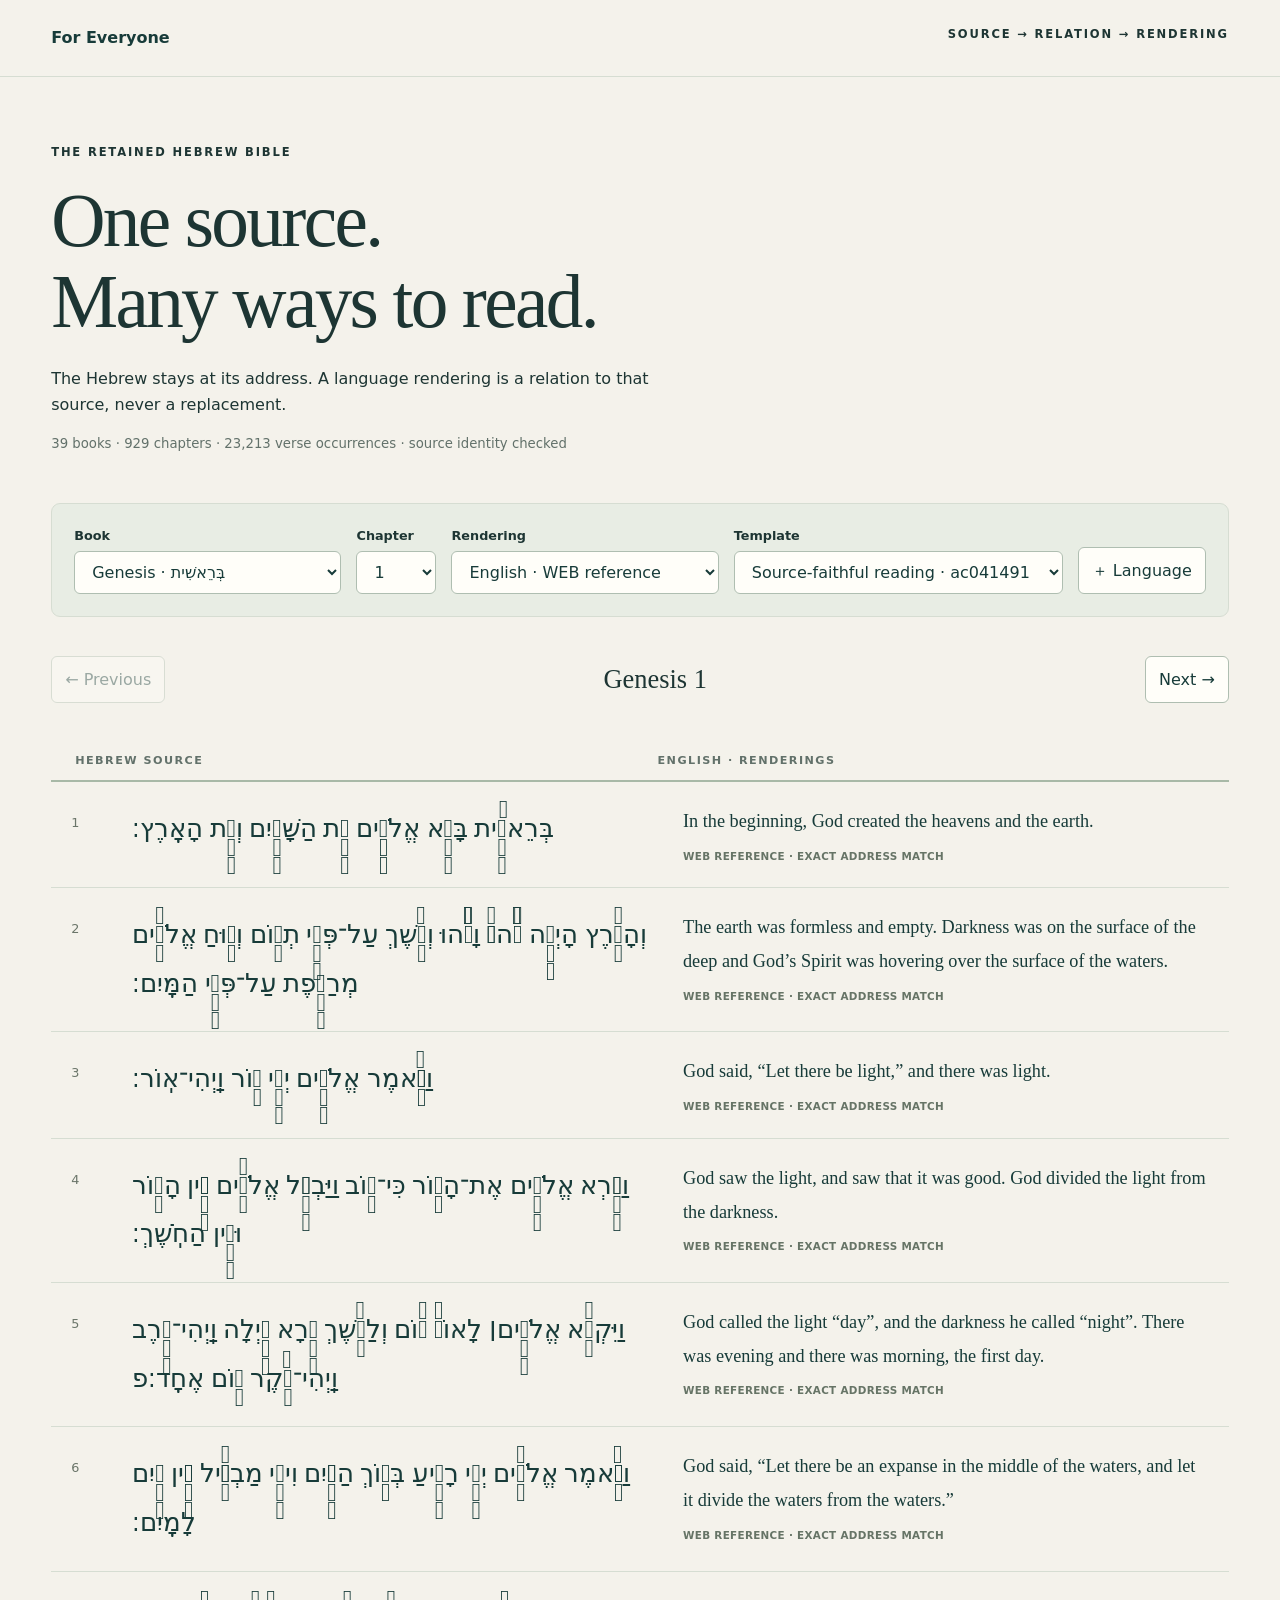
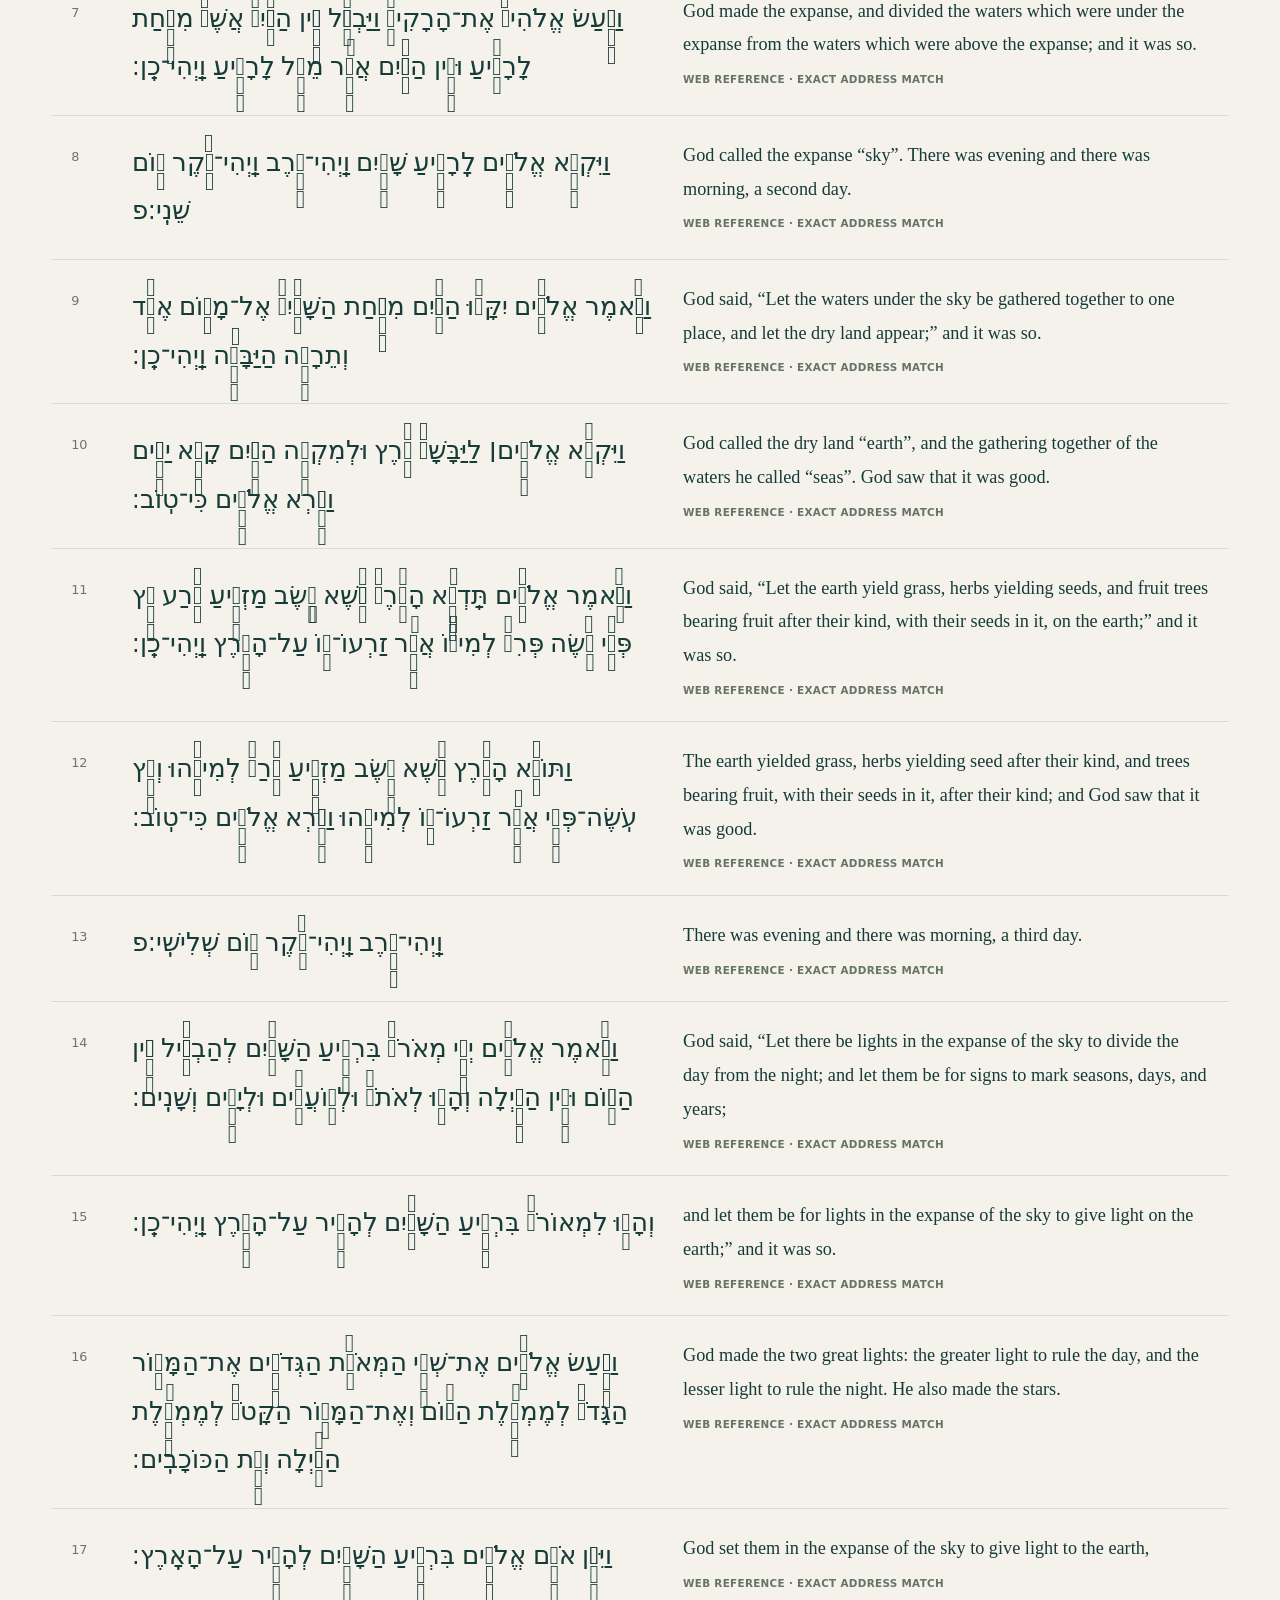
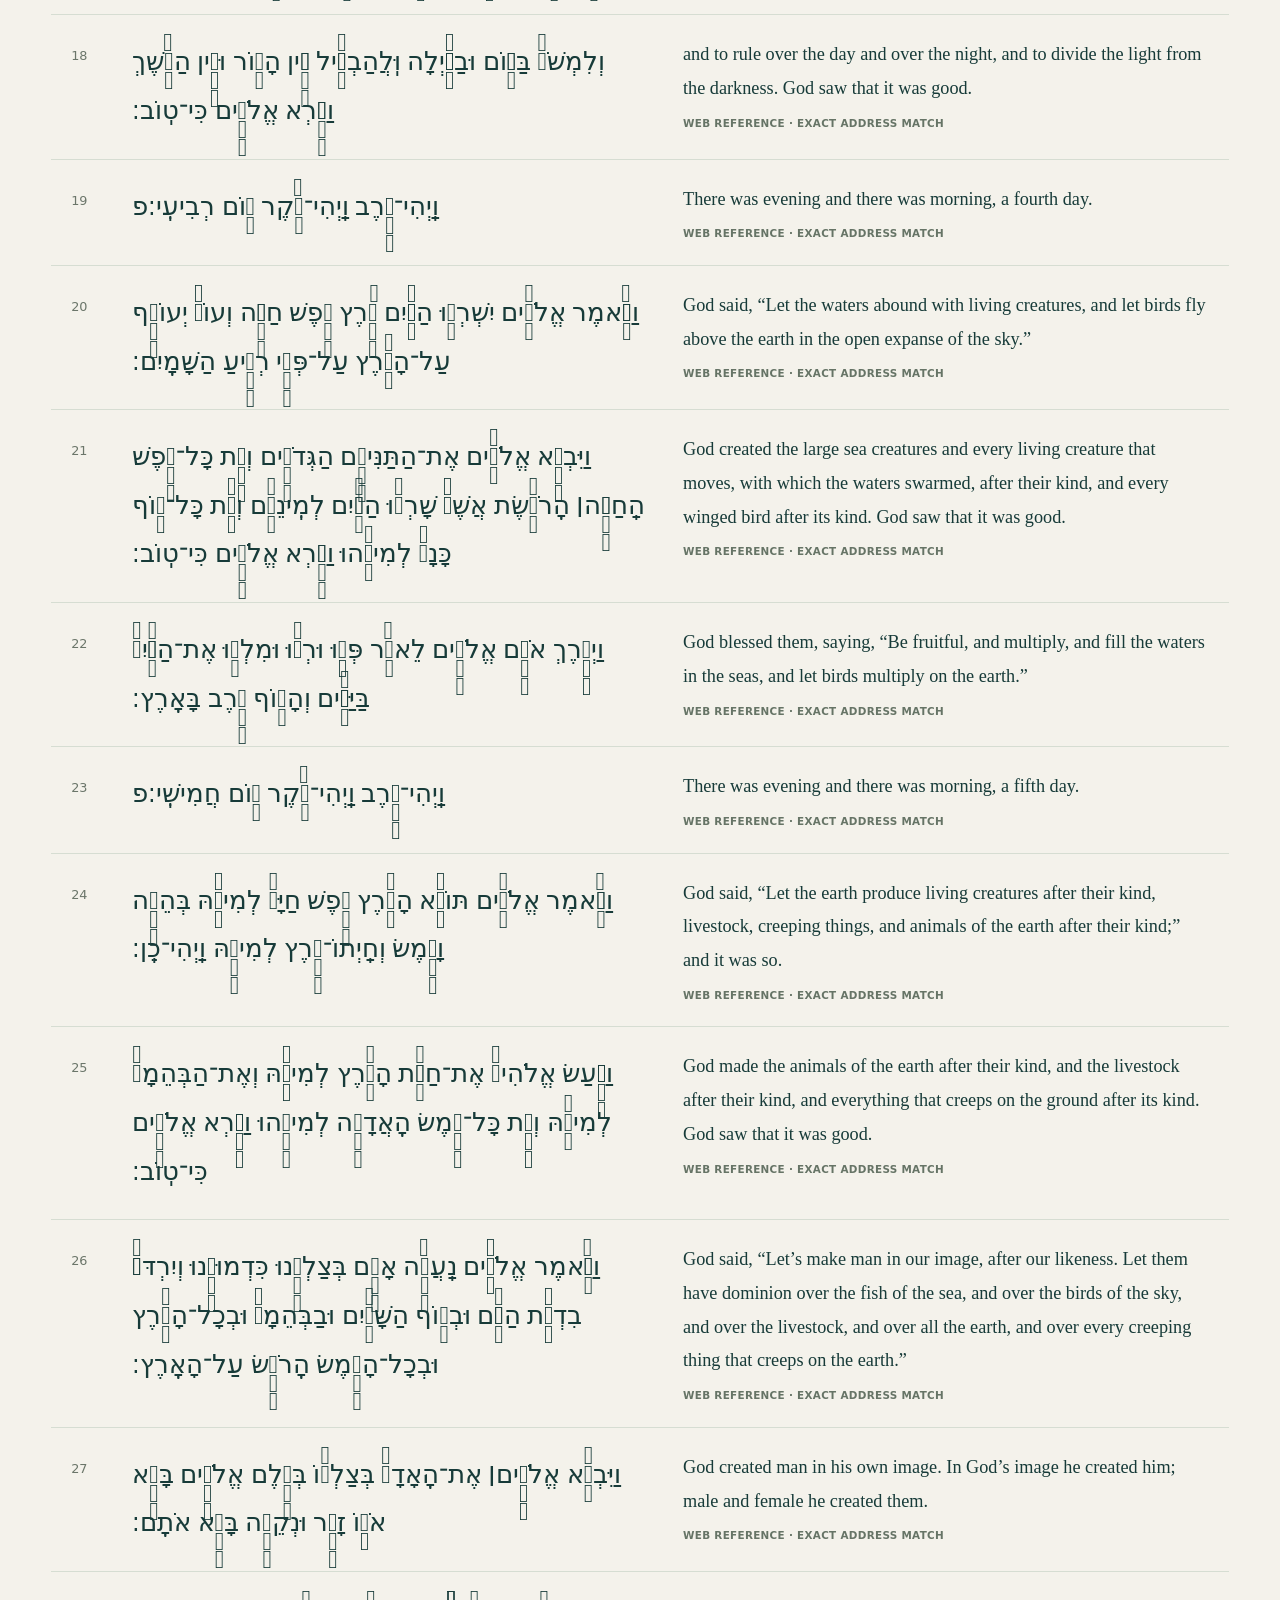
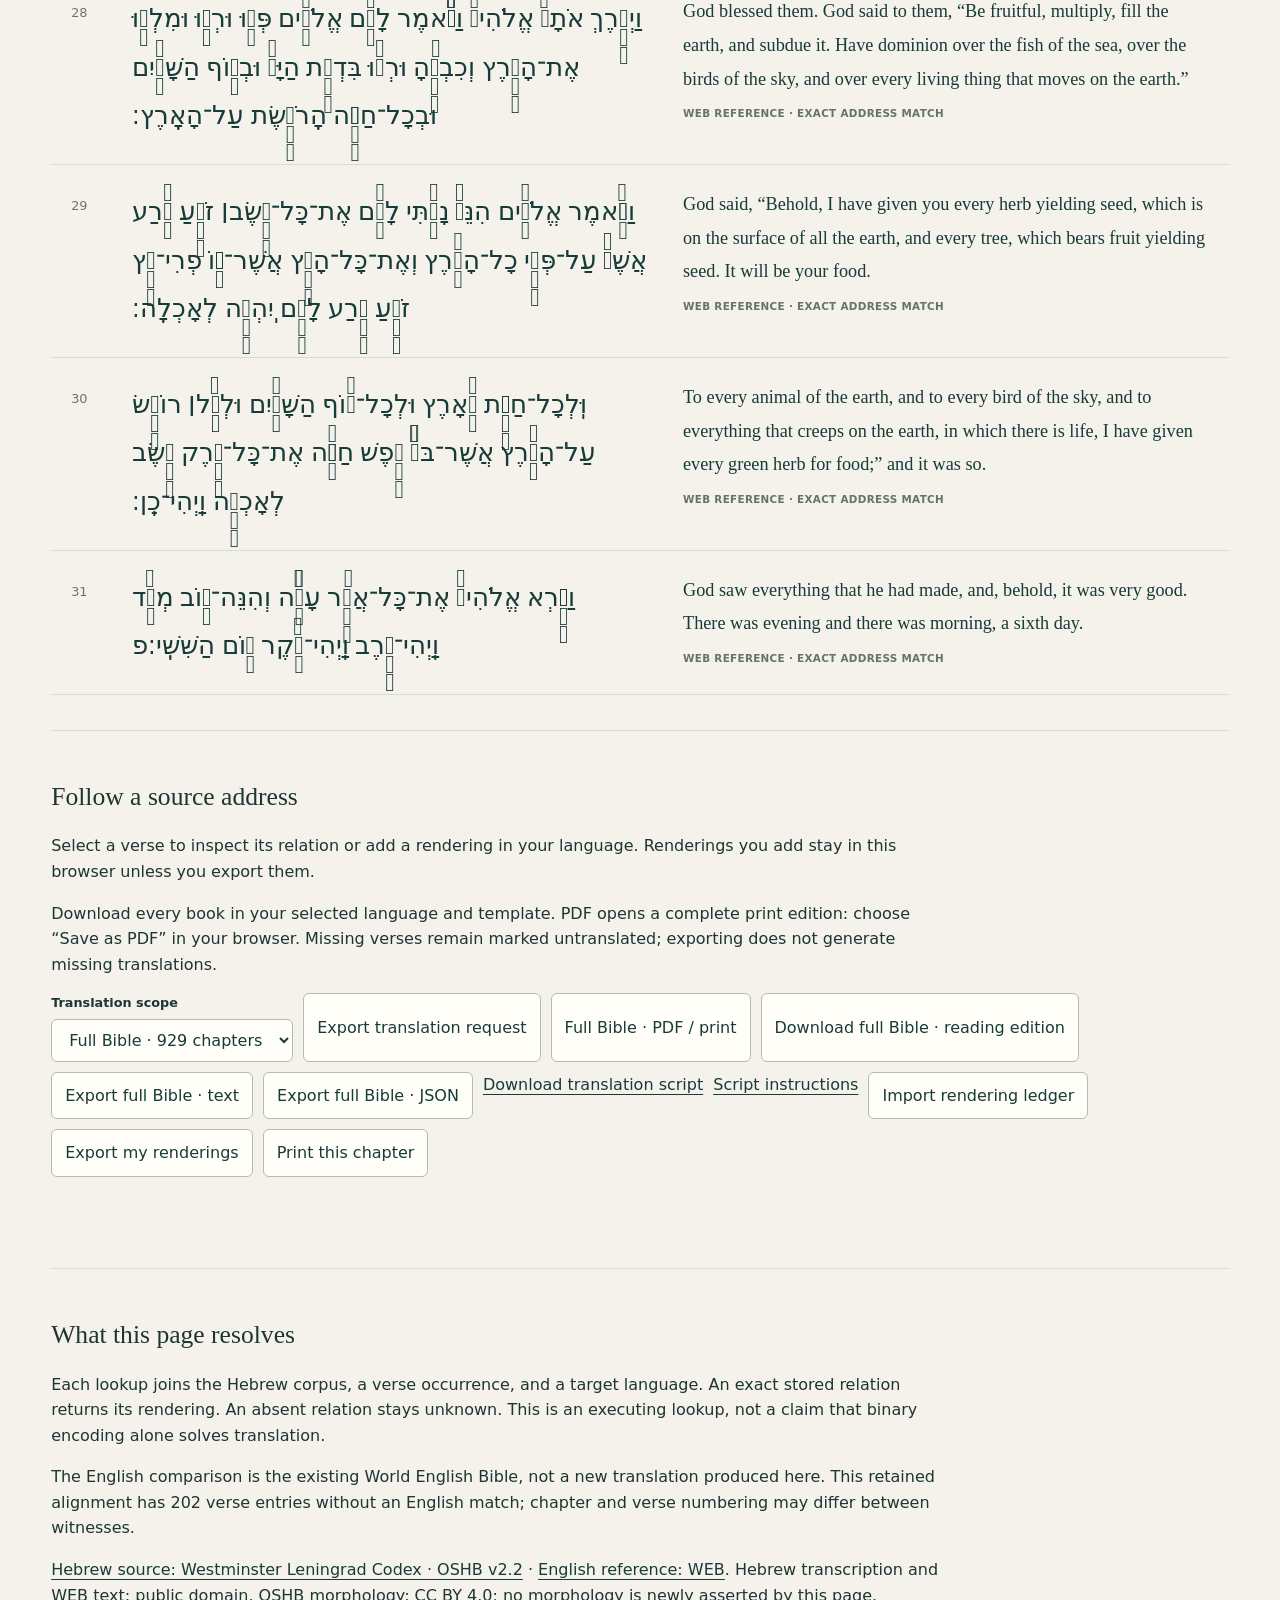
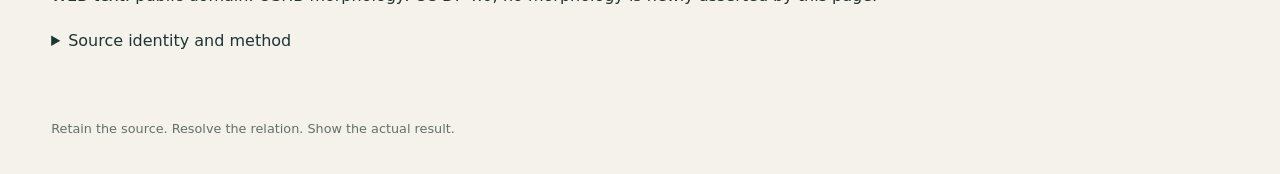
==== commit 510a7d90: "Add full Bible offline reading edition and PDF print export" ====
--- a/hebrew-bible/index.html
+++ b/hebrew-bible/index.html
@@ -1,2 +1,2 @@
 <!doctype html>
-<html lang="en"><head><meta charset="utf-8"><meta name="viewport" content="width=device-width,initial-scale=1"><meta name="theme-color" content="#173b39"><meta name="description" content="Read the retained Hebrew Bible and resolve language renderings by their exact source verse address."><title>Hebrew Bible · Ledger Reader</title><link rel="stylesheet" href="styles.css"><script type="module" src="app.js"></script></head><body><a class="skip" href="#reader">Skip to reading</a><header><a class="home" href="../">For Everyone</a><span class="eyebrow">SOURCE → RELATION → RENDERING</span></header><main><section class="intro"><p class="eyebrow">THE RETAINED HEBREW BIBLE</p><h1>One source.<br>Many ways to read.</h1><p>The Hebrew stays at its address. A language rendering is a relation to that source, never a replacement.</p><p id="load-status" role="status" aria-live="polite">Opening the retained source…</p></section><section id="workspace" hidden><form class="controls" id="navigation"><label>Book<select id="book"></select></label><label>Chapter<select id="chapter"></select></label><label>Rendering<select id="language"><option value="en">English · WEB reference</option><option value="he">Original Hebrew</option><option value="ab">Abkhazian</option><option value="aa">Afar</option><option value="af">Afrikaans</option><option value="ak">Akan</option><option value="tw">Akan</option><option value="sq">Albanian</option><option value="am">Amharic</option><option value="ar">Arabic</option><option value="an">Aragonese</option><option value="hy">Armenian</option><option value="as">Assamese</option><option value="av">Avaric</option><option value="ae">Avestan</option><option value="ay">Aymara</option><option value="az">Azerbaijani</option><option value="bm">Bambara</option><option value="bn">Bangla</option><option value="ba">Bashkir</option><option value="eu">Basque</option><option value="be">Belarusian</option><option value="bh">Bhojpuri</option><option value="bi">Bislama</option><option value="bs">Bosnian</option><option value="br">Breton</option><option value="bg">Bulgarian</option><option value="my">Burmese</option><option value="ca">Catalan</option><option value="ch">Chamorro</option><option value="ce">Chechen</option><option value="zh">Chinese</option><option value="cu">Church Slavic</option><option value="cv">Chuvash</option><option value="kw">Cornish</option><option value="co">Corsican</option><option value="cr">Cree</option><option value="hr">Croatian</option><option value="cs">Czech</option><option value="da">Danish</option><option value="dv">Divehi</option><option value="nl">Dutch</option><option value="dz">Dzongkha</option><option value="eo">Esperanto</option><option value="et">Estonian</option><option value="ee">Ewe</option><option value="fo">Faroese</option><option value="fj">Fijian</option><option value="tl">Filipino</option><option value="fi">Finnish</option><option value="fr">French</option><option value="ff">Fula</option><option value="gl">Galician</option><option value="lg">Ganda</option><option value="ka">Georgian</option><option value="de">German</option><option value="el">Greek</option><option value="gn">Guarani</option><option value="gu">Gujarati</option><option value="ht">Haitian Creole</option><option value="ha">Hausa</option><option value="hz">Herero</option><option value="hi">Hindi</option><option value="ho">Hiri Motu</option><option value="hu">Hungarian</option><option value="is">Icelandic</option><option value="io">Ido</option><option value="ig">Igbo</option><option value="id">Indonesian</option><option value="ia">Interlingua</option><option value="ie">Interlingue</option><option value="iu">Inuktitut</option><option value="ik">Inupiaq</option><option value="ga">Irish</option><option value="it">Italian</option><option value="ja">Japanese</option><option value="jv">Javanese</option><option value="kl">Kalaallisut</option><option value="kn">Kannada</option><option value="kr">Kanuri</option><option value="ks">Kashmiri</option><option value="kk">Kazakh</option><option value="km">Khmer</option><option value="ki">Kikuyu</option><option value="rw">Kinyarwanda</option><option value="kv">Komi</option><option value="kg">Kongo</option><option value="ko">Korean</option><option value="kj">Kuanyama</option><option value="ku">Kurdish</option><option value="ky">Kyrgyz</option><option value="lo">Lao</option><option value="la">Latin</option><option value="lv">Latvian</option><option value="li">Limburgish</option><option value="ln">Lingala</option><option value="lt">Lithuanian</option><option value="lu">Luba-Katanga</option><option value="lb">Luxembourgish</option><option value="mk">Macedonian</option><option value="mg">Malagasy</option><option value="ms">Malay</option><option value="ml">Malayalam</option><option value="mt">Maltese</option><option value="gv">Manx</option><option value="mi">Māori</option><option value="mr">Marathi</option><option value="mh">Marshallese</option><option value="mn">Mongolian</option><option value="na">Nauru</option><option value="nv">Navajo</option><option value="ng">Ndonga</option><option value="ne">Nepali</option><option value="nd">North Ndebele</option><option value="se">Northern Sami</option><option value="no">Norwegian</option><option value="nb">Norwegian Bokmål</option><option value="nn">Norwegian Nynorsk</option><option value="ny">Nyanja</option><option value="oc">Occitan</option><option value="or">Odia</option><option value="oj">Ojibwa</option><option value="om">Oromo</option><option value="os">Ossetic</option><option value="pi">Pali</option><option value="ps">Pashto</option><option value="fa">Persian</option><option value="pl">Polish</option><option value="pt">Portuguese</option><option value="pa">Punjabi</option><option value="qu">Quechua</option><option value="ro">Romanian</option><option value="rm">Romansh</option><option value="rn">Rundi</option><option value="ru">Russian</option><option value="sm">Samoan</option><option value="sg">Sango</option><option value="sa">Sanskrit</option><option value="sc">Sardinian</option><option value="gd">Scottish Gaelic</option><option value="sr">Serbian</option><option value="sn">Shona</option><option value="ii">Sichuan Yi</option><option value="sd">Sindhi</option><option value="si">Sinhala</option><option value="sk">Slovak</option><option value="sl">Slovenian</option><option value="so">Somali</option><option value="nr">South Ndebele</option><option value="st">Southern Sotho</option><option value="es">Spanish</option><option value="su">Sundanese</option><option value="sw">Swahili</option><option value="ss">Swati</option><option value="sv">Swedish</option><option value="ty">Tahitian</option><option value="tg">Tajik</option><option value="ta">Tamil</option><option value="tt">Tatar</option><option value="te">Telugu</option><option value="th">Thai</option><option value="bo">Tibetan</option><option value="ti">Tigrinya</option><option value="to">Tongan</option><option value="ts">Tsonga</option><option value="tn">Tswana</option><option value="tr">Turkish</option><option value="tk">Turkmen</option><option value="uk">Ukrainian</option><option value="ur">Urdu</option><option value="ug">Uyghur</option><option value="uz">Uzbek</option><option value="ve">Venda</option><option value="vi">Vietnamese</option><option value="vo">Volapük</option><option value="wa">Walloon</option><option value="cy">Welsh</option><option value="fy">Western Frisian</option><option value="wo">Wolof</option><option value="xh">Xhosa</option><option value="yi">Yiddish</option><option value="yo">Yoruba</option><option value="za">Zhuang</option><option value="zu">Zulu</option></select></label><label>Template<select id="template"><option value="source-faithful">Source-faithful reading</option><option value="plain-reading">Plain-language reading</option><option value="custom">Custom template…</option></select></label><button type="button" id="add-language">＋ Language</button></form><div class="reading-bar"><button id="prev" aria-label="Previous chapter">← Previous</button><h2 id="chapter-title"></h2><button id="next" aria-label="Next chapter">Next →</button></div><div class="column-headings"><span>HEBREW SOURCE</span><span id="target-heading">ENGLISH · REFERENCE TRANSLATION</span></div><section id="reader" tabindex="-1" aria-label="Bible verses"></section><section class="tools"><h2>Follow a source address</h2><p>Select a verse to inspect its relation or add a rendering in your language. Renderings you add stay in this browser unless you export them.</p><div class="tool-buttons"><label>Translation scope<select id="translation-scope"><option value="corpus">Full Bible · 929 chapters</option><option value="book">Selected book</option><option value="request">Selected chapter</option></select></label><button id="request-translation">Export translation request</button><button id="export-full-text">Export full Bible · text</button><button id="export-full-json">Export full Bible · JSON</button><a class="script-link" href="translate.py" download>Download translation script</a><a class="script-link" href="README.md">Script instructions</a><button id="import">Import rendering ledger</button><button id="export">Export my renderings</button><button id="print">Print this chapter</button></div><input type="file" id="import-file" accept="application/json,.json" hidden><p id="tool-status" role="status" aria-live="polite"></p></section></section><section class="about"><h2>What this page resolves</h2><p>Each lookup joins the Hebrew corpus, a verse occurrence, and a target language. An exact stored relation returns its rendering. An absent relation stays unknown. This is an executing lookup, not a claim that binary encoding alone solves translation.</p><p>The English comparison is the existing World English Bible, not a new translation produced here. This retained alignment has 202 verse entries without an English match; chapter and verse numbering may differ between witnesses.</p><p><a href="https://github.com/openscriptures/morphhb/releases/tag/v.2.2">Hebrew source: Westminster Leningrad Codex · OSHB v2.2</a> · <a href="https://ebible.org/engwebp/copyright.htm">English reference: WEB</a>. Hebrew transcription and WEB text: public domain. OSHB morphology: CC BY 4.0; no morphology is newly asserted by this page.</p><details><summary>Source identity and method</summary><p id="source-identity"></p><p>Local renderings are labelled user-provided. Importing or storing a relation does not verify linguistic accuracy or causal equivalence. No AI service, paid API or automatic external translation runs in this page. The downloadable script reuses WHY Translate: exact ledger lookup first, optional generation only with its explicit --ai flag. Select a template, export a chapter request, run the script and import its returned rendering ledger. Generated text remains a candidate.</p></details></section></main><footer>Retain the source. Resolve the relation. Show the actual result.</footer><dialog id="verse-dialog"><form method="dialog"><button class="close" aria-label="Close verse">×</button></form><h2 id="verse-title"></h2><p class="address" id="verse-address"></p><p id="verse-source" lang="he" dir="rtl" class="hebrew"></p><p id="relation-status"></p><details><summary>Actual relation</summary><pre id="relation-details"></pre></details><form id="rendering-form"><label>Rendering language<input id="record-language" required maxlength="45" placeholder="e.g. fr, mi, lo"></label><label>Your rendering<textarea id="record-text" rows="5" required maxlength="30000"></textarea></label><label>Provenance or note<input id="record-provenance" maxlength="1500" required placeholder="Who supplied this rendering, and from what source?"></label><button type="submit">Save as user-provided rendering</button><p id="record-status" role="status"></p></form></dialog><dialog id="language-dialog"><form id="language-form"><h2>Choose a language</h2><p>Use a language tag, such as fr, mi or lo. A language without an addressed rendering remains untranslated.</p><label>Language tag<input id="new-language" maxlength="45" required></label><div class="tool-buttons"><button type="submit">Show language</button><button type="button" id="cancel-language">Cancel</button></div><p id="language-status" role="status"></p></form></dialog><dialog id="template-dialog"><form id="template-form"><h2>Selected translation template</h2><label>Template instructions<textarea id="template-text" rows="6" maxlength="6000" required></textarea></label><p>The source and uncertainty remain authoritative. A template changes the rendering request; it does not verify its result.</p><button type="submit">Use this template</button><button type="button" id="cancel-template">Cancel</button></form></dialog></body></html>+<html lang="en"><head><meta charset="utf-8"><meta name="viewport" content="width=device-width,initial-scale=1"><meta name="theme-color" content="#173b39"><meta name="description" content="Read the retained Hebrew Bible and resolve language renderings by their exact source verse address."><title>Hebrew Bible · Ledger Reader</title><link rel="stylesheet" href="styles.css"><script type="module" src="app.js"></script></head><body><a class="skip" href="#reader">Skip to reading</a><header><a class="home" href="../">For Everyone</a><span class="eyebrow">SOURCE → RELATION → RENDERING</span></header><main><section class="intro"><p class="eyebrow">THE RETAINED HEBREW BIBLE</p><h1>One source.<br>Many ways to read.</h1><p>The Hebrew stays at its address. A language rendering is a relation to that source, never a replacement.</p><p id="load-status" role="status" aria-live="polite">Opening the retained source…</p></section><section id="workspace" hidden><form class="controls" id="navigation"><label>Book<select id="book"></select></label><label>Chapter<select id="chapter"></select></label><label>Rendering<select id="language"><option value="en">English · WEB reference</option><option value="he">Original Hebrew</option><option value="ab">Abkhazian</option><option value="aa">Afar</option><option value="af">Afrikaans</option><option value="ak">Akan</option><option value="tw">Akan</option><option value="sq">Albanian</option><option value="am">Amharic</option><option value="ar">Arabic</option><option value="an">Aragonese</option><option value="hy">Armenian</option><option value="as">Assamese</option><option value="av">Avaric</option><option value="ae">Avestan</option><option value="ay">Aymara</option><option value="az">Azerbaijani</option><option value="bm">Bambara</option><option value="bn">Bangla</option><option value="ba">Bashkir</option><option value="eu">Basque</option><option value="be">Belarusian</option><option value="bh">Bhojpuri</option><option value="bi">Bislama</option><option value="bs">Bosnian</option><option value="br">Breton</option><option value="bg">Bulgarian</option><option value="my">Burmese</option><option value="ca">Catalan</option><option value="ch">Chamorro</option><option value="ce">Chechen</option><option value="zh">Chinese</option><option value="cu">Church Slavic</option><option value="cv">Chuvash</option><option value="kw">Cornish</option><option value="co">Corsican</option><option value="cr">Cree</option><option value="hr">Croatian</option><option value="cs">Czech</option><option value="da">Danish</option><option value="dv">Divehi</option><option value="nl">Dutch</option><option value="dz">Dzongkha</option><option value="eo">Esperanto</option><option value="et">Estonian</option><option value="ee">Ewe</option><option value="fo">Faroese</option><option value="fj">Fijian</option><option value="tl">Filipino</option><option value="fi">Finnish</option><option value="fr">French</option><option value="ff">Fula</option><option value="gl">Galician</option><option value="lg">Ganda</option><option value="ka">Georgian</option><option value="de">German</option><option value="el">Greek</option><option value="gn">Guarani</option><option value="gu">Gujarati</option><option value="ht">Haitian Creole</option><option value="ha">Hausa</option><option value="hz">Herero</option><option value="hi">Hindi</option><option value="ho">Hiri Motu</option><option value="hu">Hungarian</option><option value="is">Icelandic</option><option value="io">Ido</option><option value="ig">Igbo</option><option value="id">Indonesian</option><option value="ia">Interlingua</option><option value="ie">Interlingue</option><option value="iu">Inuktitut</option><option value="ik">Inupiaq</option><option value="ga">Irish</option><option value="it">Italian</option><option value="ja">Japanese</option><option value="jv">Javanese</option><option value="kl">Kalaallisut</option><option value="kn">Kannada</option><option value="kr">Kanuri</option><option value="ks">Kashmiri</option><option value="kk">Kazakh</option><option value="km">Khmer</option><option value="ki">Kikuyu</option><option value="rw">Kinyarwanda</option><option value="kv">Komi</option><option value="kg">Kongo</option><option value="ko">Korean</option><option value="kj">Kuanyama</option><option value="ku">Kurdish</option><option value="ky">Kyrgyz</option><option value="lo">Lao</option><option value="la">Latin</option><option value="lv">Latvian</option><option value="li">Limburgish</option><option value="ln">Lingala</option><option value="lt">Lithuanian</option><option value="lu">Luba-Katanga</option><option value="lb">Luxembourgish</option><option value="mk">Macedonian</option><option value="mg">Malagasy</option><option value="ms">Malay</option><option value="ml">Malayalam</option><option value="mt">Maltese</option><option value="gv">Manx</option><option value="mi">Māori</option><option value="mr">Marathi</option><option value="mh">Marshallese</option><option value="mn">Mongolian</option><option value="na">Nauru</option><option value="nv">Navajo</option><option value="ng">Ndonga</option><option value="ne">Nepali</option><option value="nd">North Ndebele</option><option value="se">Northern Sami</option><option value="no">Norwegian</option><option value="nb">Norwegian Bokmål</option><option value="nn">Norwegian Nynorsk</option><option value="ny">Nyanja</option><option value="oc">Occitan</option><option value="or">Odia</option><option value="oj">Ojibwa</option><option value="om">Oromo</option><option value="os">Ossetic</option><option value="pi">Pali</option><option value="ps">Pashto</option><option value="fa">Persian</option><option value="pl">Polish</option><option value="pt">Portuguese</option><option value="pa">Punjabi</option><option value="qu">Quechua</option><option value="ro">Romanian</option><option value="rm">Romansh</option><option value="rn">Rundi</option><option value="ru">Russian</option><option value="sm">Samoan</option><option value="sg">Sango</option><option value="sa">Sanskrit</option><option value="sc">Sardinian</option><option value="gd">Scottish Gaelic</option><option value="sr">Serbian</option><option value="sn">Shona</option><option value="ii">Sichuan Yi</option><option value="sd">Sindhi</option><option value="si">Sinhala</option><option value="sk">Slovak</option><option value="sl">Slovenian</option><option value="so">Somali</option><option value="nr">South Ndebele</option><option value="st">Southern Sotho</option><option value="es">Spanish</option><option value="su">Sundanese</option><option value="sw">Swahili</option><option value="ss">Swati</option><option value="sv">Swedish</option><option value="ty">Tahitian</option><option value="tg">Tajik</option><option value="ta">Tamil</option><option value="tt">Tatar</option><option value="te">Telugu</option><option value="th">Thai</option><option value="bo">Tibetan</option><option value="ti">Tigrinya</option><option value="to">Tongan</option><option value="ts">Tsonga</option><option value="tn">Tswana</option><option value="tr">Turkish</option><option value="tk">Turkmen</option><option value="uk">Ukrainian</option><option value="ur">Urdu</option><option value="ug">Uyghur</option><option value="uz">Uzbek</option><option value="ve">Venda</option><option value="vi">Vietnamese</option><option value="vo">Volapük</option><option value="wa">Walloon</option><option value="cy">Welsh</option><option value="fy">Western Frisian</option><option value="wo">Wolof</option><option value="xh">Xhosa</option><option value="yi">Yiddish</option><option value="yo">Yoruba</option><option value="za">Zhuang</option><option value="zu">Zulu</option></select></label><label>Template<select id="template"><option value="source-faithful">Source-faithful reading</option><option value="plain-reading">Plain-language reading</option><option value="custom">Custom template…</option></select></label><button type="button" id="add-language">＋ Language</button></form><div class="reading-bar"><button id="prev" aria-label="Previous chapter">← Previous</button><h2 id="chapter-title"></h2><button id="next" aria-label="Next chapter">Next →</button></div><div class="column-headings"><span>HEBREW SOURCE</span><span id="target-heading">ENGLISH · REFERENCE TRANSLATION</span></div><section id="reader" tabindex="-1" aria-label="Bible verses"></section><section class="tools"><h2>Follow a source address</h2><p>Select a verse to inspect its relation or add a rendering in your language. Renderings you add stay in this browser unless you export them.</p><p>Download every book in your selected language and template. PDF opens a complete print edition: choose “Save as PDF” in your browser. Missing verses remain marked untranslated; exporting does not generate missing translations.</p><div class="tool-buttons"><label>Translation scope<select id="translation-scope"><option value="corpus">Full Bible · 929 chapters</option><option value="book">Selected book</option><option value="request">Selected chapter</option></select></label><button id="request-translation">Export translation request</button><button id="export-full-pdf">Full Bible · PDF / print</button><button id="export-full-html">Download full Bible · reading edition</button><button id="export-full-text">Export full Bible · text</button><button id="export-full-json">Export full Bible · JSON</button><a class="script-link" href="translate.py" download>Download translation script</a><a class="script-link" href="README.md">Script instructions</a><button id="import">Import rendering ledger</button><button id="export">Export my renderings</button><button id="print">Print this chapter</button></div><input type="file" id="import-file" accept="application/json,.json" hidden><p id="tool-status" role="status" aria-live="polite"></p></section></section><section class="about"><h2>What this page resolves</h2><p>Each lookup joins the Hebrew corpus, a verse occurrence, and a target language. An exact stored relation returns its rendering. An absent relation stays unknown. This is an executing lookup, not a claim that binary encoding alone solves translation.</p><p>The English comparison is the existing World English Bible, not a new translation produced here. This retained alignment has 202 verse entries without an English match; chapter and verse numbering may differ between witnesses.</p><p><a href="https://github.com/openscriptures/morphhb/releases/tag/v.2.2">Hebrew source: Westminster Leningrad Codex · OSHB v2.2</a> · <a href="https://ebible.org/engwebp/copyright.htm">English reference: WEB</a>. Hebrew transcription and WEB text: public domain. OSHB morphology: CC BY 4.0; no morphology is newly asserted by this page.</p><details><summary>Source identity and method</summary><p id="source-identity"></p><p>Local renderings are labelled user-provided. Importing or storing a relation does not verify linguistic accuracy or causal equivalence. No AI service, paid API or automatic external translation runs in this page. The downloadable script reuses WHY Translate: exact ledger lookup first, optional generation only with its explicit --ai flag. Select a template, export a chapter request, run the script and import its returned rendering ledger. Generated text remains a candidate.</p></details></section></main><footer>Retain the source. Resolve the relation. Show the actual result.</footer><dialog id="verse-dialog"><form method="dialog"><button class="close" aria-label="Close verse">×</button></form><h2 id="verse-title"></h2><p class="address" id="verse-address"></p><p id="verse-source" lang="he" dir="rtl" class="hebrew"></p><p id="relation-status"></p><details><summary>Actual relation</summary><pre id="relation-details"></pre></details><form id="rendering-form"><label>Rendering language<input id="record-language" required maxlength="45" placeholder="e.g. fr, mi, lo"></label><label>Your rendering<textarea id="record-text" rows="5" required maxlength="30000"></textarea></label><label>Provenance or note<input id="record-provenance" maxlength="1500" required placeholder="Who supplied this rendering, and from what source?"></label><button type="submit">Save as user-provided rendering</button><p id="record-status" role="status"></p></form></dialog><dialog id="language-dialog"><form id="language-form"><h2>Choose a language</h2><p>Use a language tag, such as fr, mi or lo. A language without an addressed rendering remains untranslated.</p><label>Language tag<input id="new-language" maxlength="45" required></label><div class="tool-buttons"><button type="submit">Show language</button><button type="button" id="cancel-language">Cancel</button></div><p id="language-status" role="status"></p></form></dialog><dialog id="template-dialog"><form id="template-form"><h2>Selected translation template</h2><label>Template instructions<textarea id="template-text" rows="6" maxlength="6000" required></textarea></label><p>The source and uncertainty remain authoritative. A template changes the rendering request; it does not verify its result.</p><button type="submit">Use this template</button><button type="button" id="cancel-template">Cancel</button></form></dialog></body></html>
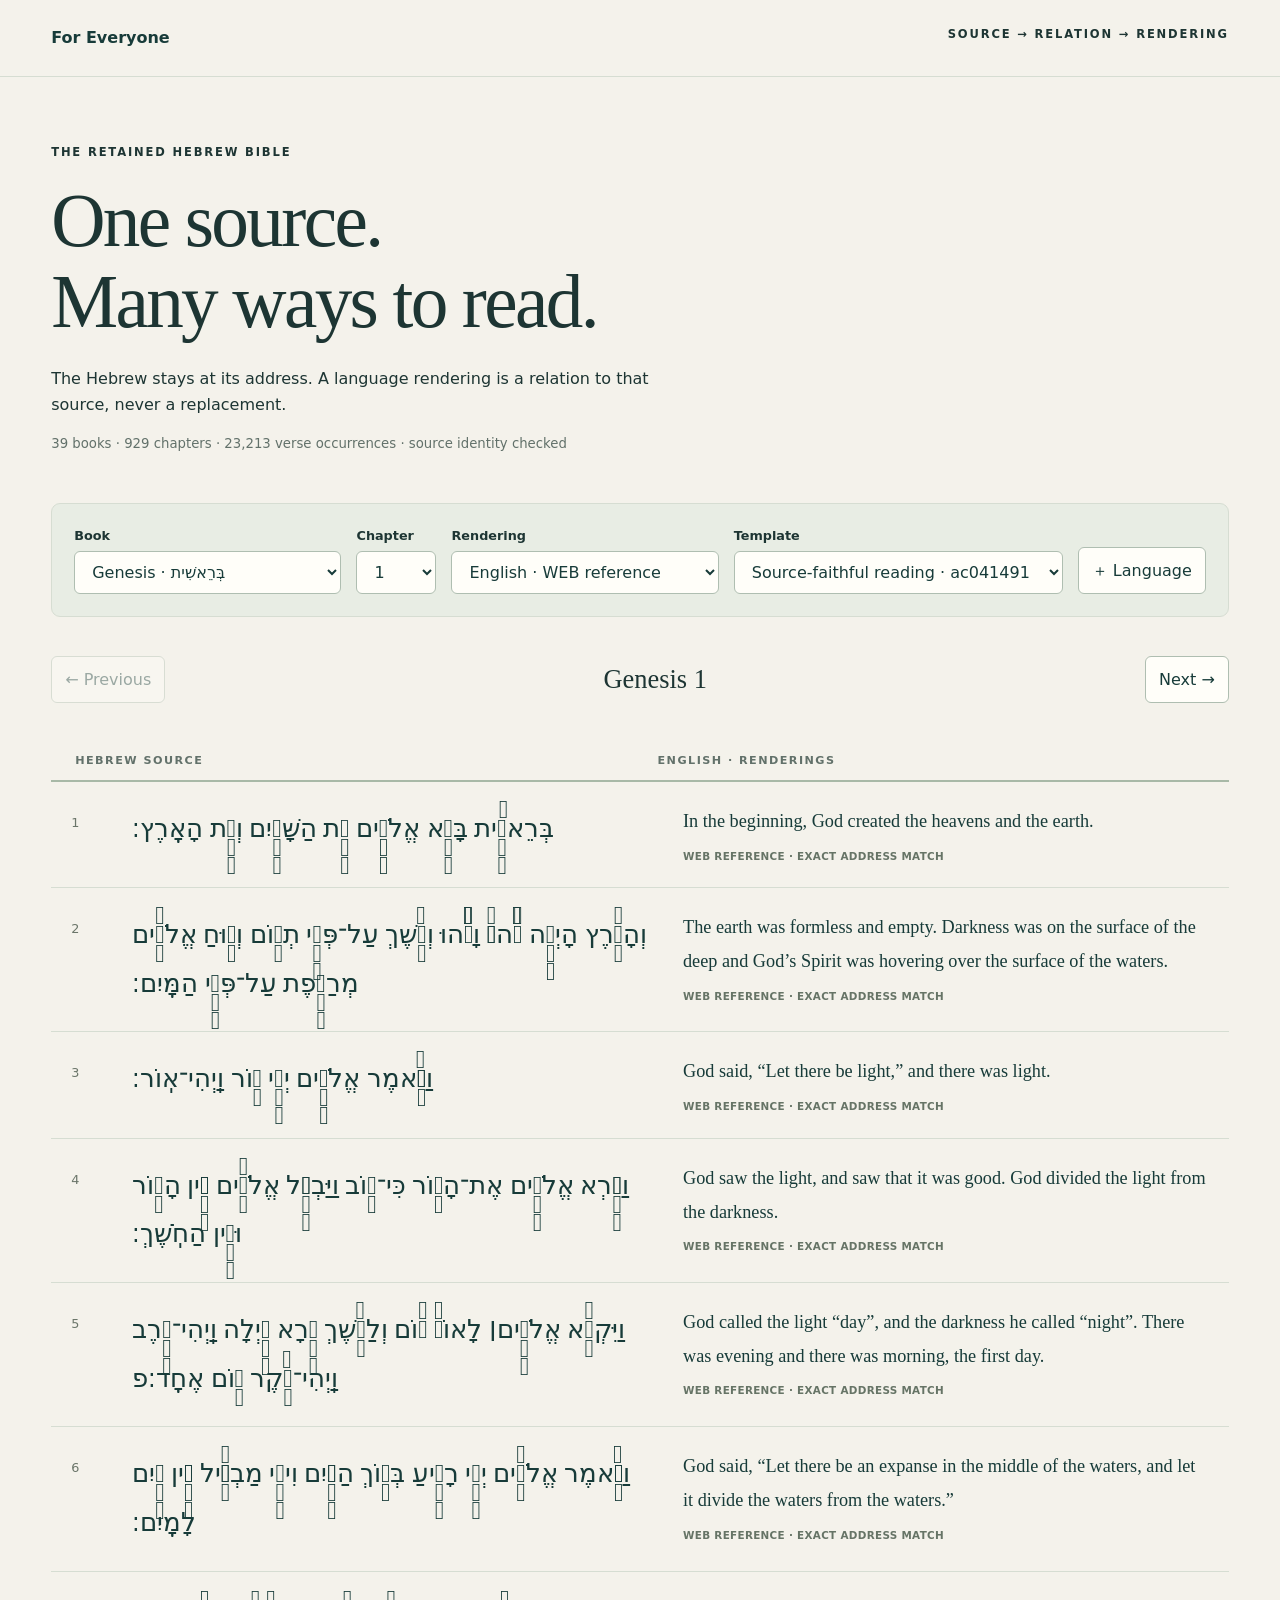
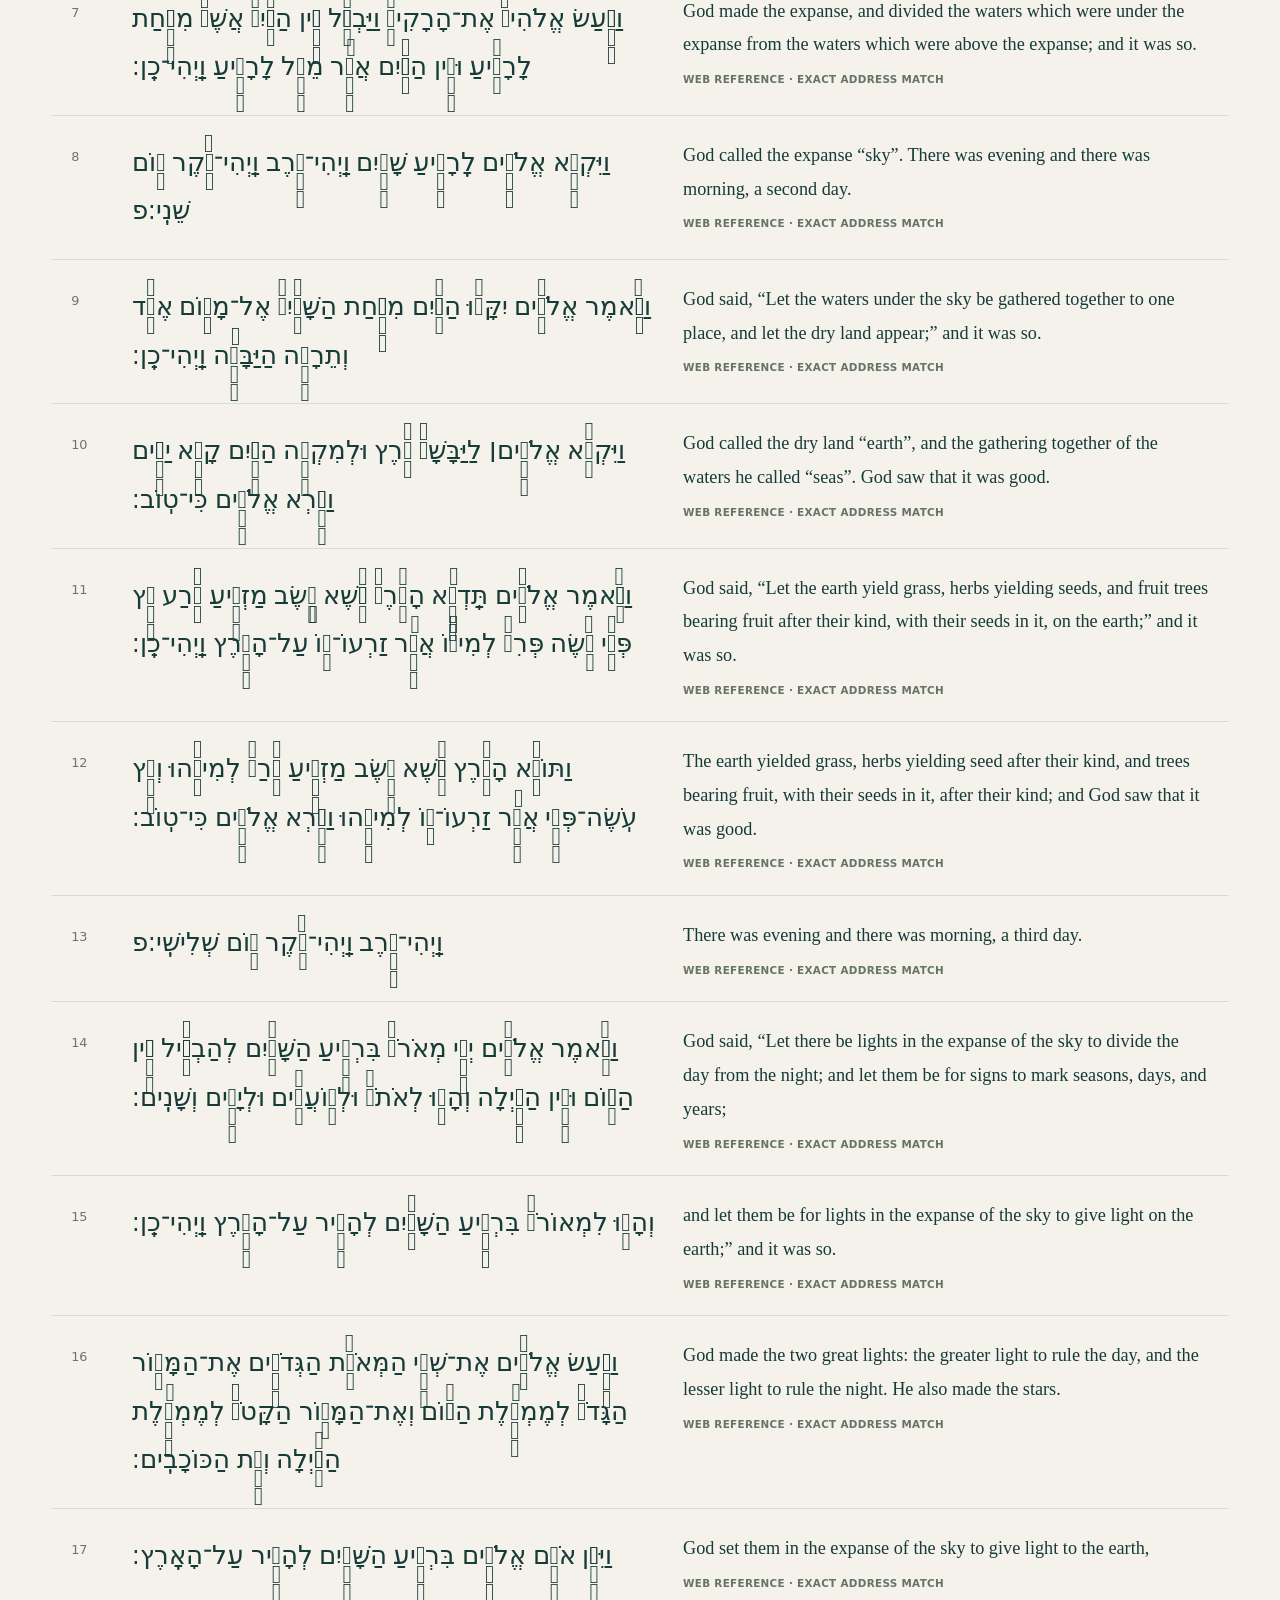
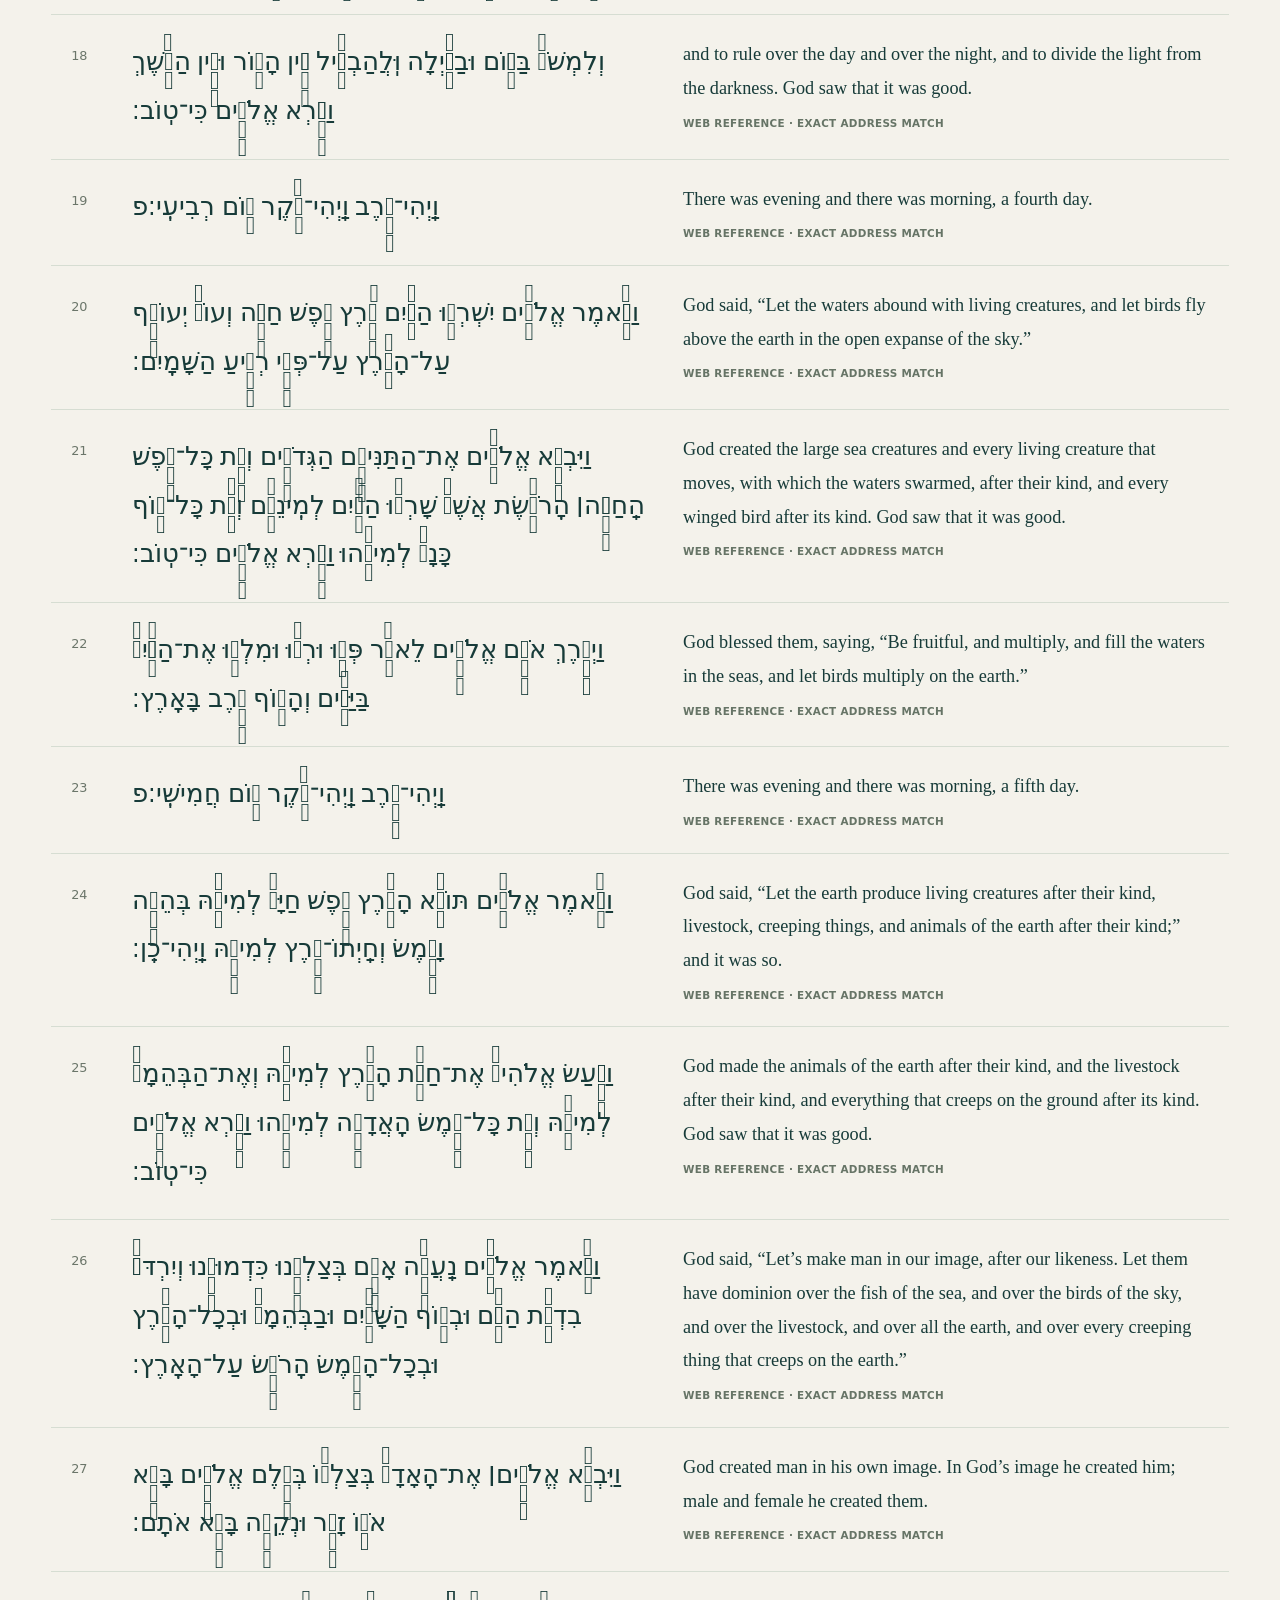
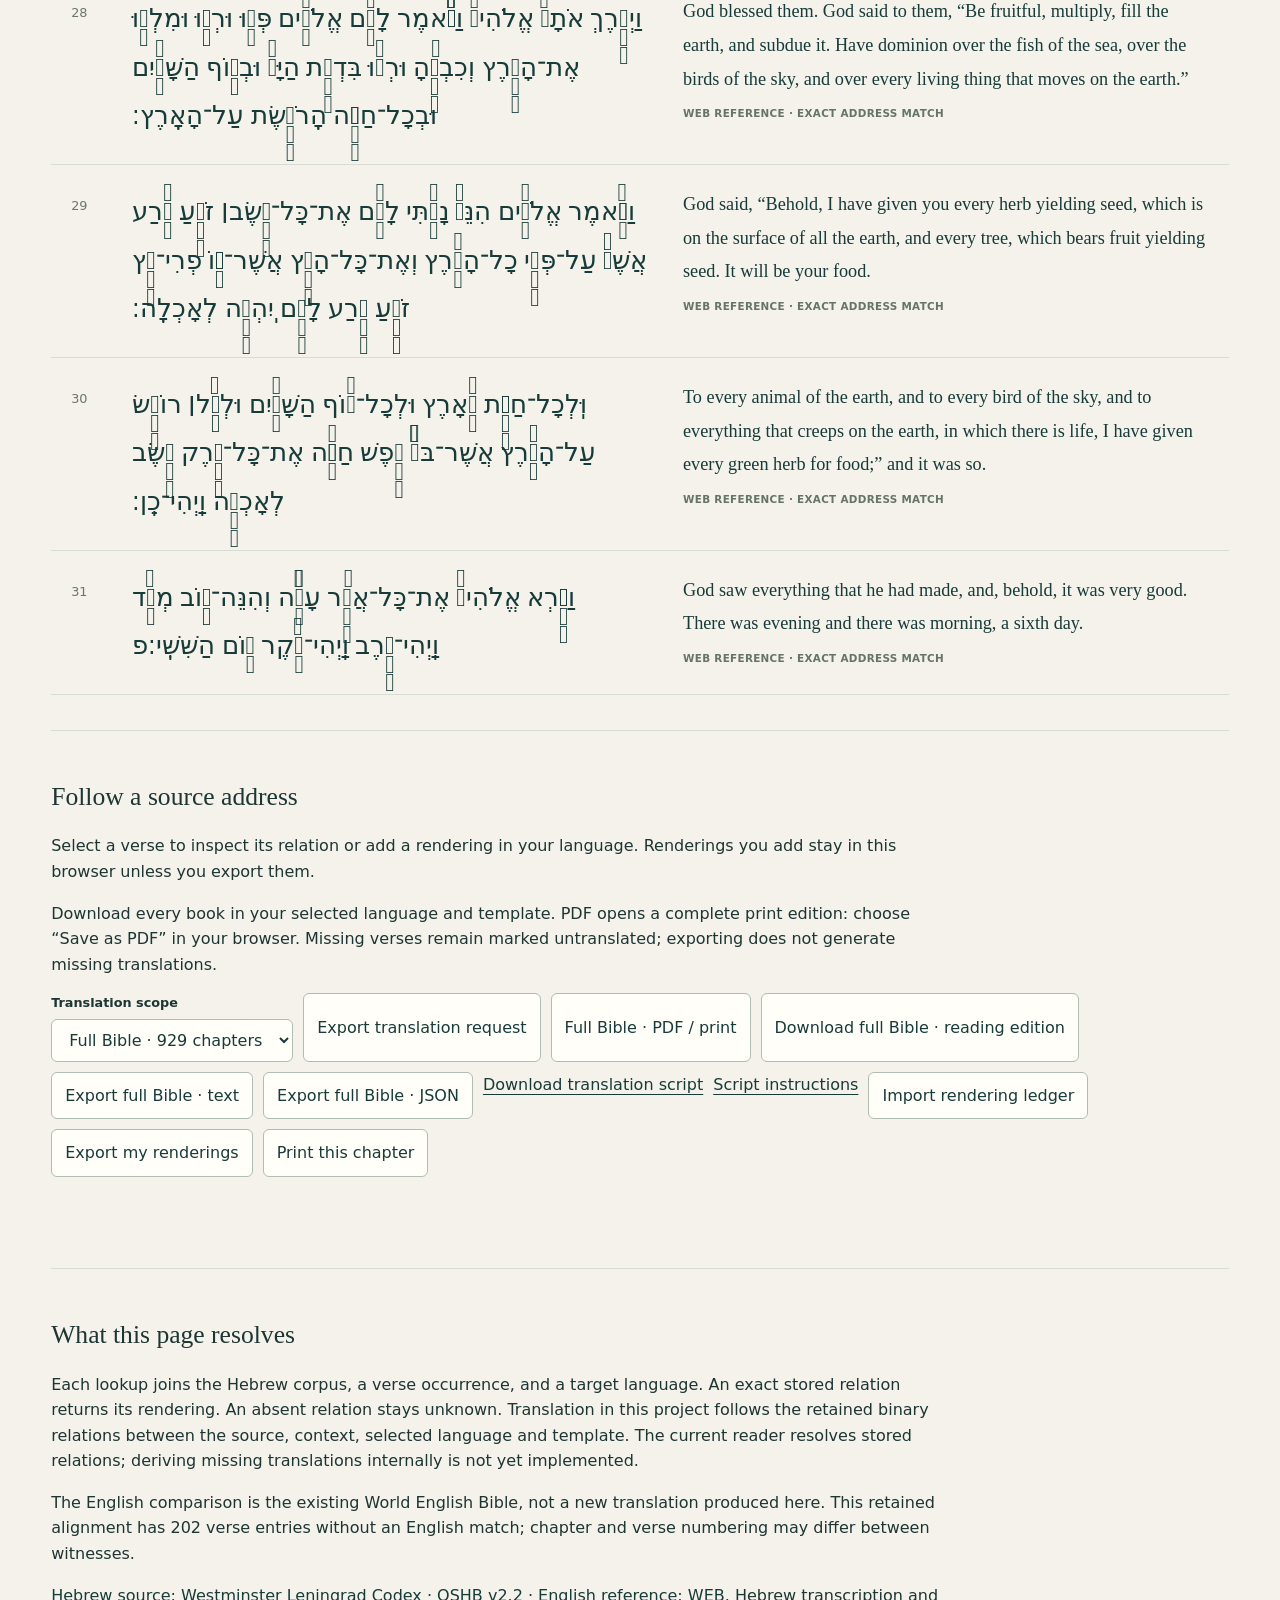
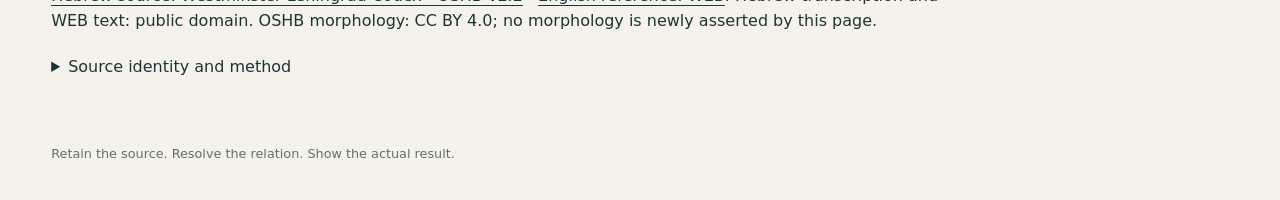
==== commit 9aae7041: "Correct binary-relation mechanism wording and retain implementation boundary" ====
--- a/hebrew-bible/index.html
+++ b/hebrew-bible/index.html
@@ -1,2 +1,2 @@
 <!doctype html>
-<html lang="en"><head><meta charset="utf-8"><meta name="viewport" content="width=device-width,initial-scale=1"><meta name="theme-color" content="#173b39"><meta name="description" content="Read the retained Hebrew Bible and resolve language renderings by their exact source verse address."><title>Hebrew Bible · Ledger Reader</title><link rel="stylesheet" href="styles.css"><script type="module" src="app.js"></script></head><body><a class="skip" href="#reader">Skip to reading</a><header><a class="home" href="../">For Everyone</a><span class="eyebrow">SOURCE → RELATION → RENDERING</span></header><main><section class="intro"><p class="eyebrow">THE RETAINED HEBREW BIBLE</p><h1>One source.<br>Many ways to read.</h1><p>The Hebrew stays at its address. A language rendering is a relation to that source, never a replacement.</p><p id="load-status" role="status" aria-live="polite">Opening the retained source…</p></section><section id="workspace" hidden><form class="controls" id="navigation"><label>Book<select id="book"></select></label><label>Chapter<select id="chapter"></select></label><label>Rendering<select id="language"><option value="en">English · WEB reference</option><option value="he">Original Hebrew</option><option value="ab">Abkhazian</option><option value="aa">Afar</option><option value="af">Afrikaans</option><option value="ak">Akan</option><option value="tw">Akan</option><option value="sq">Albanian</option><option value="am">Amharic</option><option value="ar">Arabic</option><option value="an">Aragonese</option><option value="hy">Armenian</option><option value="as">Assamese</option><option value="av">Avaric</option><option value="ae">Avestan</option><option value="ay">Aymara</option><option value="az">Azerbaijani</option><option value="bm">Bambara</option><option value="bn">Bangla</option><option value="ba">Bashkir</option><option value="eu">Basque</option><option value="be">Belarusian</option><option value="bh">Bhojpuri</option><option value="bi">Bislama</option><option value="bs">Bosnian</option><option value="br">Breton</option><option value="bg">Bulgarian</option><option value="my">Burmese</option><option value="ca">Catalan</option><option value="ch">Chamorro</option><option value="ce">Chechen</option><option value="zh">Chinese</option><option value="cu">Church Slavic</option><option value="cv">Chuvash</option><option value="kw">Cornish</option><option value="co">Corsican</option><option value="cr">Cree</option><option value="hr">Croatian</option><option value="cs">Czech</option><option value="da">Danish</option><option value="dv">Divehi</option><option value="nl">Dutch</option><option value="dz">Dzongkha</option><option value="eo">Esperanto</option><option value="et">Estonian</option><option value="ee">Ewe</option><option value="fo">Faroese</option><option value="fj">Fijian</option><option value="tl">Filipino</option><option value="fi">Finnish</option><option value="fr">French</option><option value="ff">Fula</option><option value="gl">Galician</option><option value="lg">Ganda</option><option value="ka">Georgian</option><option value="de">German</option><option value="el">Greek</option><option value="gn">Guarani</option><option value="gu">Gujarati</option><option value="ht">Haitian Creole</option><option value="ha">Hausa</option><option value="hz">Herero</option><option value="hi">Hindi</option><option value="ho">Hiri Motu</option><option value="hu">Hungarian</option><option value="is">Icelandic</option><option value="io">Ido</option><option value="ig">Igbo</option><option value="id">Indonesian</option><option value="ia">Interlingua</option><option value="ie">Interlingue</option><option value="iu">Inuktitut</option><option value="ik">Inupiaq</option><option value="ga">Irish</option><option value="it">Italian</option><option value="ja">Japanese</option><option value="jv">Javanese</option><option value="kl">Kalaallisut</option><option value="kn">Kannada</option><option value="kr">Kanuri</option><option value="ks">Kashmiri</option><option value="kk">Kazakh</option><option value="km">Khmer</option><option value="ki">Kikuyu</option><option value="rw">Kinyarwanda</option><option value="kv">Komi</option><option value="kg">Kongo</option><option value="ko">Korean</option><option value="kj">Kuanyama</option><option value="ku">Kurdish</option><option value="ky">Kyrgyz</option><option value="lo">Lao</option><option value="la">Latin</option><option value="lv">Latvian</option><option value="li">Limburgish</option><option value="ln">Lingala</option><option value="lt">Lithuanian</option><option value="lu">Luba-Katanga</option><option value="lb">Luxembourgish</option><option value="mk">Macedonian</option><option value="mg">Malagasy</option><option value="ms">Malay</option><option value="ml">Malayalam</option><option value="mt">Maltese</option><option value="gv">Manx</option><option value="mi">Māori</option><option value="mr">Marathi</option><option value="mh">Marshallese</option><option value="mn">Mongolian</option><option value="na">Nauru</option><option value="nv">Navajo</option><option value="ng">Ndonga</option><option value="ne">Nepali</option><option value="nd">North Ndebele</option><option value="se">Northern Sami</option><option value="no">Norwegian</option><option value="nb">Norwegian Bokmål</option><option value="nn">Norwegian Nynorsk</option><option value="ny">Nyanja</option><option value="oc">Occitan</option><option value="or">Odia</option><option value="oj">Ojibwa</option><option value="om">Oromo</option><option value="os">Ossetic</option><option value="pi">Pali</option><option value="ps">Pashto</option><option value="fa">Persian</option><option value="pl">Polish</option><option value="pt">Portuguese</option><option value="pa">Punjabi</option><option value="qu">Quechua</option><option value="ro">Romanian</option><option value="rm">Romansh</option><option value="rn">Rundi</option><option value="ru">Russian</option><option value="sm">Samoan</option><option value="sg">Sango</option><option value="sa">Sanskrit</option><option value="sc">Sardinian</option><option value="gd">Scottish Gaelic</option><option value="sr">Serbian</option><option value="sn">Shona</option><option value="ii">Sichuan Yi</option><option value="sd">Sindhi</option><option value="si">Sinhala</option><option value="sk">Slovak</option><option value="sl">Slovenian</option><option value="so">Somali</option><option value="nr">South Ndebele</option><option value="st">Southern Sotho</option><option value="es">Spanish</option><option value="su">Sundanese</option><option value="sw">Swahili</option><option value="ss">Swati</option><option value="sv">Swedish</option><option value="ty">Tahitian</option><option value="tg">Tajik</option><option value="ta">Tamil</option><option value="tt">Tatar</option><option value="te">Telugu</option><option value="th">Thai</option><option value="bo">Tibetan</option><option value="ti">Tigrinya</option><option value="to">Tongan</option><option value="ts">Tsonga</option><option value="tn">Tswana</option><option value="tr">Turkish</option><option value="tk">Turkmen</option><option value="uk">Ukrainian</option><option value="ur">Urdu</option><option value="ug">Uyghur</option><option value="uz">Uzbek</option><option value="ve">Venda</option><option value="vi">Vietnamese</option><option value="vo">Volapük</option><option value="wa">Walloon</option><option value="cy">Welsh</option><option value="fy">Western Frisian</option><option value="wo">Wolof</option><option value="xh">Xhosa</option><option value="yi">Yiddish</option><option value="yo">Yoruba</option><option value="za">Zhuang</option><option value="zu">Zulu</option></select></label><label>Template<select id="template"><option value="source-faithful">Source-faithful reading</option><option value="plain-reading">Plain-language reading</option><option value="custom">Custom template…</option></select></label><button type="button" id="add-language">＋ Language</button></form><div class="reading-bar"><button id="prev" aria-label="Previous chapter">← Previous</button><h2 id="chapter-title"></h2><button id="next" aria-label="Next chapter">Next →</button></div><div class="column-headings"><span>HEBREW SOURCE</span><span id="target-heading">ENGLISH · REFERENCE TRANSLATION</span></div><section id="reader" tabindex="-1" aria-label="Bible verses"></section><section class="tools"><h2>Follow a source address</h2><p>Select a verse to inspect its relation or add a rendering in your language. Renderings you add stay in this browser unless you export them.</p><p>Download every book in your selected language and template. PDF opens a complete print edition: choose “Save as PDF” in your browser. Missing verses remain marked untranslated; exporting does not generate missing translations.</p><div class="tool-buttons"><label>Translation scope<select id="translation-scope"><option value="corpus">Full Bible · 929 chapters</option><option value="book">Selected book</option><option value="request">Selected chapter</option></select></label><button id="request-translation">Export translation request</button><button id="export-full-pdf">Full Bible · PDF / print</button><button id="export-full-html">Download full Bible · reading edition</button><button id="export-full-text">Export full Bible · text</button><button id="export-full-json">Export full Bible · JSON</button><a class="script-link" href="translate.py" download>Download translation script</a><a class="script-link" href="README.md">Script instructions</a><button id="import">Import rendering ledger</button><button id="export">Export my renderings</button><button id="print">Print this chapter</button></div><input type="file" id="import-file" accept="application/json,.json" hidden><p id="tool-status" role="status" aria-live="polite"></p></section></section><section class="about"><h2>What this page resolves</h2><p>Each lookup joins the Hebrew corpus, a verse occurrence, and a target language. An exact stored relation returns its rendering. An absent relation stays unknown. This is an executing lookup, not a claim that binary encoding alone solves translation.</p><p>The English comparison is the existing World English Bible, not a new translation produced here. This retained alignment has 202 verse entries without an English match; chapter and verse numbering may differ between witnesses.</p><p><a href="https://github.com/openscriptures/morphhb/releases/tag/v.2.2">Hebrew source: Westminster Leningrad Codex · OSHB v2.2</a> · <a href="https://ebible.org/engwebp/copyright.htm">English reference: WEB</a>. Hebrew transcription and WEB text: public domain. OSHB morphology: CC BY 4.0; no morphology is newly asserted by this page.</p><details><summary>Source identity and method</summary><p id="source-identity"></p><p>Local renderings are labelled user-provided. Importing or storing a relation does not verify linguistic accuracy or causal equivalence. No AI service, paid API or automatic external translation runs in this page. The downloadable script reuses WHY Translate: exact ledger lookup first, optional generation only with its explicit --ai flag. Select a template, export a chapter request, run the script and import its returned rendering ledger. Generated text remains a candidate.</p></details></section></main><footer>Retain the source. Resolve the relation. Show the actual result.</footer><dialog id="verse-dialog"><form method="dialog"><button class="close" aria-label="Close verse">×</button></form><h2 id="verse-title"></h2><p class="address" id="verse-address"></p><p id="verse-source" lang="he" dir="rtl" class="hebrew"></p><p id="relation-status"></p><details><summary>Actual relation</summary><pre id="relation-details"></pre></details><form id="rendering-form"><label>Rendering language<input id="record-language" required maxlength="45" placeholder="e.g. fr, mi, lo"></label><label>Your rendering<textarea id="record-text" rows="5" required maxlength="30000"></textarea></label><label>Provenance or note<input id="record-provenance" maxlength="1500" required placeholder="Who supplied this rendering, and from what source?"></label><button type="submit">Save as user-provided rendering</button><p id="record-status" role="status"></p></form></dialog><dialog id="language-dialog"><form id="language-form"><h2>Choose a language</h2><p>Use a language tag, such as fr, mi or lo. A language without an addressed rendering remains untranslated.</p><label>Language tag<input id="new-language" maxlength="45" required></label><div class="tool-buttons"><button type="submit">Show language</button><button type="button" id="cancel-language">Cancel</button></div><p id="language-status" role="status"></p></form></dialog><dialog id="template-dialog"><form id="template-form"><h2>Selected translation template</h2><label>Template instructions<textarea id="template-text" rows="6" maxlength="6000" required></textarea></label><p>The source and uncertainty remain authoritative. A template changes the rendering request; it does not verify its result.</p><button type="submit">Use this template</button><button type="button" id="cancel-template">Cancel</button></form></dialog></body></html>+<html lang="en"><head><meta charset="utf-8"><meta name="viewport" content="width=device-width,initial-scale=1"><meta name="theme-color" content="#173b39"><meta name="description" content="Read the retained Hebrew Bible and resolve language renderings by their exact source verse address."><title>Hebrew Bible · Ledger Reader</title><link rel="stylesheet" href="styles.css"><script type="module" src="app.js"></script></head><body><a class="skip" href="#reader">Skip to reading</a><header><a class="home" href="../">For Everyone</a><span class="eyebrow">SOURCE → RELATION → RENDERING</span></header><main><section class="intro"><p class="eyebrow">THE RETAINED HEBREW BIBLE</p><h1>One source.<br>Many ways to read.</h1><p>The Hebrew stays at its address. A language rendering is a relation to that source, never a replacement.</p><p id="load-status" role="status" aria-live="polite">Opening the retained source…</p></section><section id="workspace" hidden><form class="controls" id="navigation"><label>Book<select id="book"></select></label><label>Chapter<select id="chapter"></select></label><label>Rendering<select id="language"><option value="en">English · WEB reference</option><option value="he">Original Hebrew</option><option value="ab">Abkhazian</option><option value="aa">Afar</option><option value="af">Afrikaans</option><option value="ak">Akan</option><option value="tw">Akan</option><option value="sq">Albanian</option><option value="am">Amharic</option><option value="ar">Arabic</option><option value="an">Aragonese</option><option value="hy">Armenian</option><option value="as">Assamese</option><option value="av">Avaric</option><option value="ae">Avestan</option><option value="ay">Aymara</option><option value="az">Azerbaijani</option><option value="bm">Bambara</option><option value="bn">Bangla</option><option value="ba">Bashkir</option><option value="eu">Basque</option><option value="be">Belarusian</option><option value="bh">Bhojpuri</option><option value="bi">Bislama</option><option value="bs">Bosnian</option><option value="br">Breton</option><option value="bg">Bulgarian</option><option value="my">Burmese</option><option value="ca">Catalan</option><option value="ch">Chamorro</option><option value="ce">Chechen</option><option value="zh">Chinese</option><option value="cu">Church Slavic</option><option value="cv">Chuvash</option><option value="kw">Cornish</option><option value="co">Corsican</option><option value="cr">Cree</option><option value="hr">Croatian</option><option value="cs">Czech</option><option value="da">Danish</option><option value="dv">Divehi</option><option value="nl">Dutch</option><option value="dz">Dzongkha</option><option value="eo">Esperanto</option><option value="et">Estonian</option><option value="ee">Ewe</option><option value="fo">Faroese</option><option value="fj">Fijian</option><option value="tl">Filipino</option><option value="fi">Finnish</option><option value="fr">French</option><option value="ff">Fula</option><option value="gl">Galician</option><option value="lg">Ganda</option><option value="ka">Georgian</option><option value="de">German</option><option value="el">Greek</option><option value="gn">Guarani</option><option value="gu">Gujarati</option><option value="ht">Haitian Creole</option><option value="ha">Hausa</option><option value="hz">Herero</option><option value="hi">Hindi</option><option value="ho">Hiri Motu</option><option value="hu">Hungarian</option><option value="is">Icelandic</option><option value="io">Ido</option><option value="ig">Igbo</option><option value="id">Indonesian</option><option value="ia">Interlingua</option><option value="ie">Interlingue</option><option value="iu">Inuktitut</option><option value="ik">Inupiaq</option><option value="ga">Irish</option><option value="it">Italian</option><option value="ja">Japanese</option><option value="jv">Javanese</option><option value="kl">Kalaallisut</option><option value="kn">Kannada</option><option value="kr">Kanuri</option><option value="ks">Kashmiri</option><option value="kk">Kazakh</option><option value="km">Khmer</option><option value="ki">Kikuyu</option><option value="rw">Kinyarwanda</option><option value="kv">Komi</option><option value="kg">Kongo</option><option value="ko">Korean</option><option value="kj">Kuanyama</option><option value="ku">Kurdish</option><option value="ky">Kyrgyz</option><option value="lo">Lao</option><option value="la">Latin</option><option value="lv">Latvian</option><option value="li">Limburgish</option><option value="ln">Lingala</option><option value="lt">Lithuanian</option><option value="lu">Luba-Katanga</option><option value="lb">Luxembourgish</option><option value="mk">Macedonian</option><option value="mg">Malagasy</option><option value="ms">Malay</option><option value="ml">Malayalam</option><option value="mt">Maltese</option><option value="gv">Manx</option><option value="mi">Māori</option><option value="mr">Marathi</option><option value="mh">Marshallese</option><option value="mn">Mongolian</option><option value="na">Nauru</option><option value="nv">Navajo</option><option value="ng">Ndonga</option><option value="ne">Nepali</option><option value="nd">North Ndebele</option><option value="se">Northern Sami</option><option value="no">Norwegian</option><option value="nb">Norwegian Bokmål</option><option value="nn">Norwegian Nynorsk</option><option value="ny">Nyanja</option><option value="oc">Occitan</option><option value="or">Odia</option><option value="oj">Ojibwa</option><option value="om">Oromo</option><option value="os">Ossetic</option><option value="pi">Pali</option><option value="ps">Pashto</option><option value="fa">Persian</option><option value="pl">Polish</option><option value="pt">Portuguese</option><option value="pa">Punjabi</option><option value="qu">Quechua</option><option value="ro">Romanian</option><option value="rm">Romansh</option><option value="rn">Rundi</option><option value="ru">Russian</option><option value="sm">Samoan</option><option value="sg">Sango</option><option value="sa">Sanskrit</option><option value="sc">Sardinian</option><option value="gd">Scottish Gaelic</option><option value="sr">Serbian</option><option value="sn">Shona</option><option value="ii">Sichuan Yi</option><option value="sd">Sindhi</option><option value="si">Sinhala</option><option value="sk">Slovak</option><option value="sl">Slovenian</option><option value="so">Somali</option><option value="nr">South Ndebele</option><option value="st">Southern Sotho</option><option value="es">Spanish</option><option value="su">Sundanese</option><option value="sw">Swahili</option><option value="ss">Swati</option><option value="sv">Swedish</option><option value="ty">Tahitian</option><option value="tg">Tajik</option><option value="ta">Tamil</option><option value="tt">Tatar</option><option value="te">Telugu</option><option value="th">Thai</option><option value="bo">Tibetan</option><option value="ti">Tigrinya</option><option value="to">Tongan</option><option value="ts">Tsonga</option><option value="tn">Tswana</option><option value="tr">Turkish</option><option value="tk">Turkmen</option><option value="uk">Ukrainian</option><option value="ur">Urdu</option><option value="ug">Uyghur</option><option value="uz">Uzbek</option><option value="ve">Venda</option><option value="vi">Vietnamese</option><option value="vo">Volapük</option><option value="wa">Walloon</option><option value="cy">Welsh</option><option value="fy">Western Frisian</option><option value="wo">Wolof</option><option value="xh">Xhosa</option><option value="yi">Yiddish</option><option value="yo">Yoruba</option><option value="za">Zhuang</option><option value="zu">Zulu</option></select></label><label>Template<select id="template"><option value="source-faithful">Source-faithful reading</option><option value="plain-reading">Plain-language reading</option><option value="custom">Custom template…</option></select></label><button type="button" id="add-language">＋ Language</button></form><div class="reading-bar"><button id="prev" aria-label="Previous chapter">← Previous</button><h2 id="chapter-title"></h2><button id="next" aria-label="Next chapter">Next →</button></div><div class="column-headings"><span>HEBREW SOURCE</span><span id="target-heading">ENGLISH · REFERENCE TRANSLATION</span></div><section id="reader" tabindex="-1" aria-label="Bible verses"></section><section class="tools"><h2>Follow a source address</h2><p>Select a verse to inspect its relation or add a rendering in your language. Renderings you add stay in this browser unless you export them.</p><p>Download every book in your selected language and template. PDF opens a complete print edition: choose “Save as PDF” in your browser. Missing verses remain marked untranslated; exporting does not generate missing translations.</p><div class="tool-buttons"><label>Translation scope<select id="translation-scope"><option value="corpus">Full Bible · 929 chapters</option><option value="book">Selected book</option><option value="request">Selected chapter</option></select></label><button id="request-translation">Export translation request</button><button id="export-full-pdf">Full Bible · PDF / print</button><button id="export-full-html">Download full Bible · reading edition</button><button id="export-full-text">Export full Bible · text</button><button id="export-full-json">Export full Bible · JSON</button><a class="script-link" href="translate.py" download>Download translation script</a><a class="script-link" href="README.md">Script instructions</a><button id="import">Import rendering ledger</button><button id="export">Export my renderings</button><button id="print">Print this chapter</button></div><input type="file" id="import-file" accept="application/json,.json" hidden><p id="tool-status" role="status" aria-live="polite"></p></section></section><section class="about"><h2>What this page resolves</h2><p>Each lookup joins the Hebrew corpus, a verse occurrence, and a target language. An exact stored relation returns its rendering. An absent relation stays unknown. Translation in this project follows the retained binary relations between the source, context, selected language and template. The current reader resolves stored relations; deriving missing translations internally is not yet implemented.</p><p>The English comparison is the existing World English Bible, not a new translation produced here. This retained alignment has 202 verse entries without an English match; chapter and verse numbering may differ between witnesses.</p><p><a href="https://github.com/openscriptures/morphhb/releases/tag/v.2.2">Hebrew source: Westminster Leningrad Codex · OSHB v2.2</a> · <a href="https://ebible.org/engwebp/copyright.htm">English reference: WEB</a>. Hebrew transcription and WEB text: public domain. OSHB morphology: CC BY 4.0; no morphology is newly asserted by this page.</p><details><summary>Source identity and method</summary><p id="source-identity"></p><p>Local renderings are labelled user-provided. Importing or storing a relation does not verify linguistic accuracy or causal equivalence. No AI service, paid API or automatic external translation runs in this page. The downloadable script reuses WHY Translate: exact ledger lookup first, optional generation only with its explicit --ai flag. Select a template, export a chapter request, run the script and import its returned rendering ledger. Generated text remains a candidate.</p></details></section></main><footer>Retain the source. Resolve the relation. Show the actual result.</footer><dialog id="verse-dialog"><form method="dialog"><button class="close" aria-label="Close verse">×</button></form><h2 id="verse-title"></h2><p class="address" id="verse-address"></p><p id="verse-source" lang="he" dir="rtl" class="hebrew"></p><p id="relation-status"></p><details><summary>Actual relation</summary><pre id="relation-details"></pre></details><form id="rendering-form"><label>Rendering language<input id="record-language" required maxlength="45" placeholder="e.g. fr, mi, lo"></label><label>Your rendering<textarea id="record-text" rows="5" required maxlength="30000"></textarea></label><label>Provenance or note<input id="record-provenance" maxlength="1500" required placeholder="Who supplied this rendering, and from what source?"></label><button type="submit">Save as user-provided rendering</button><p id="record-status" role="status"></p></form></dialog><dialog id="language-dialog"><form id="language-form"><h2>Choose a language</h2><p>Use a language tag, such as fr, mi or lo. A language without an addressed rendering remains untranslated.</p><label>Language tag<input id="new-language" maxlength="45" required></label><div class="tool-buttons"><button type="submit">Show language</button><button type="button" id="cancel-language">Cancel</button></div><p id="language-status" role="status"></p></form></dialog><dialog id="template-dialog"><form id="template-form"><h2>Selected translation template</h2><label>Template instructions<textarea id="template-text" rows="6" maxlength="6000" required></textarea></label><p>The source and uncertainty remain authoritative. A template changes the rendering request; it does not verify its result.</p><button type="submit">Use this template</button><button type="button" id="cancel-template">Cancel</button></form></dialog></body></html>
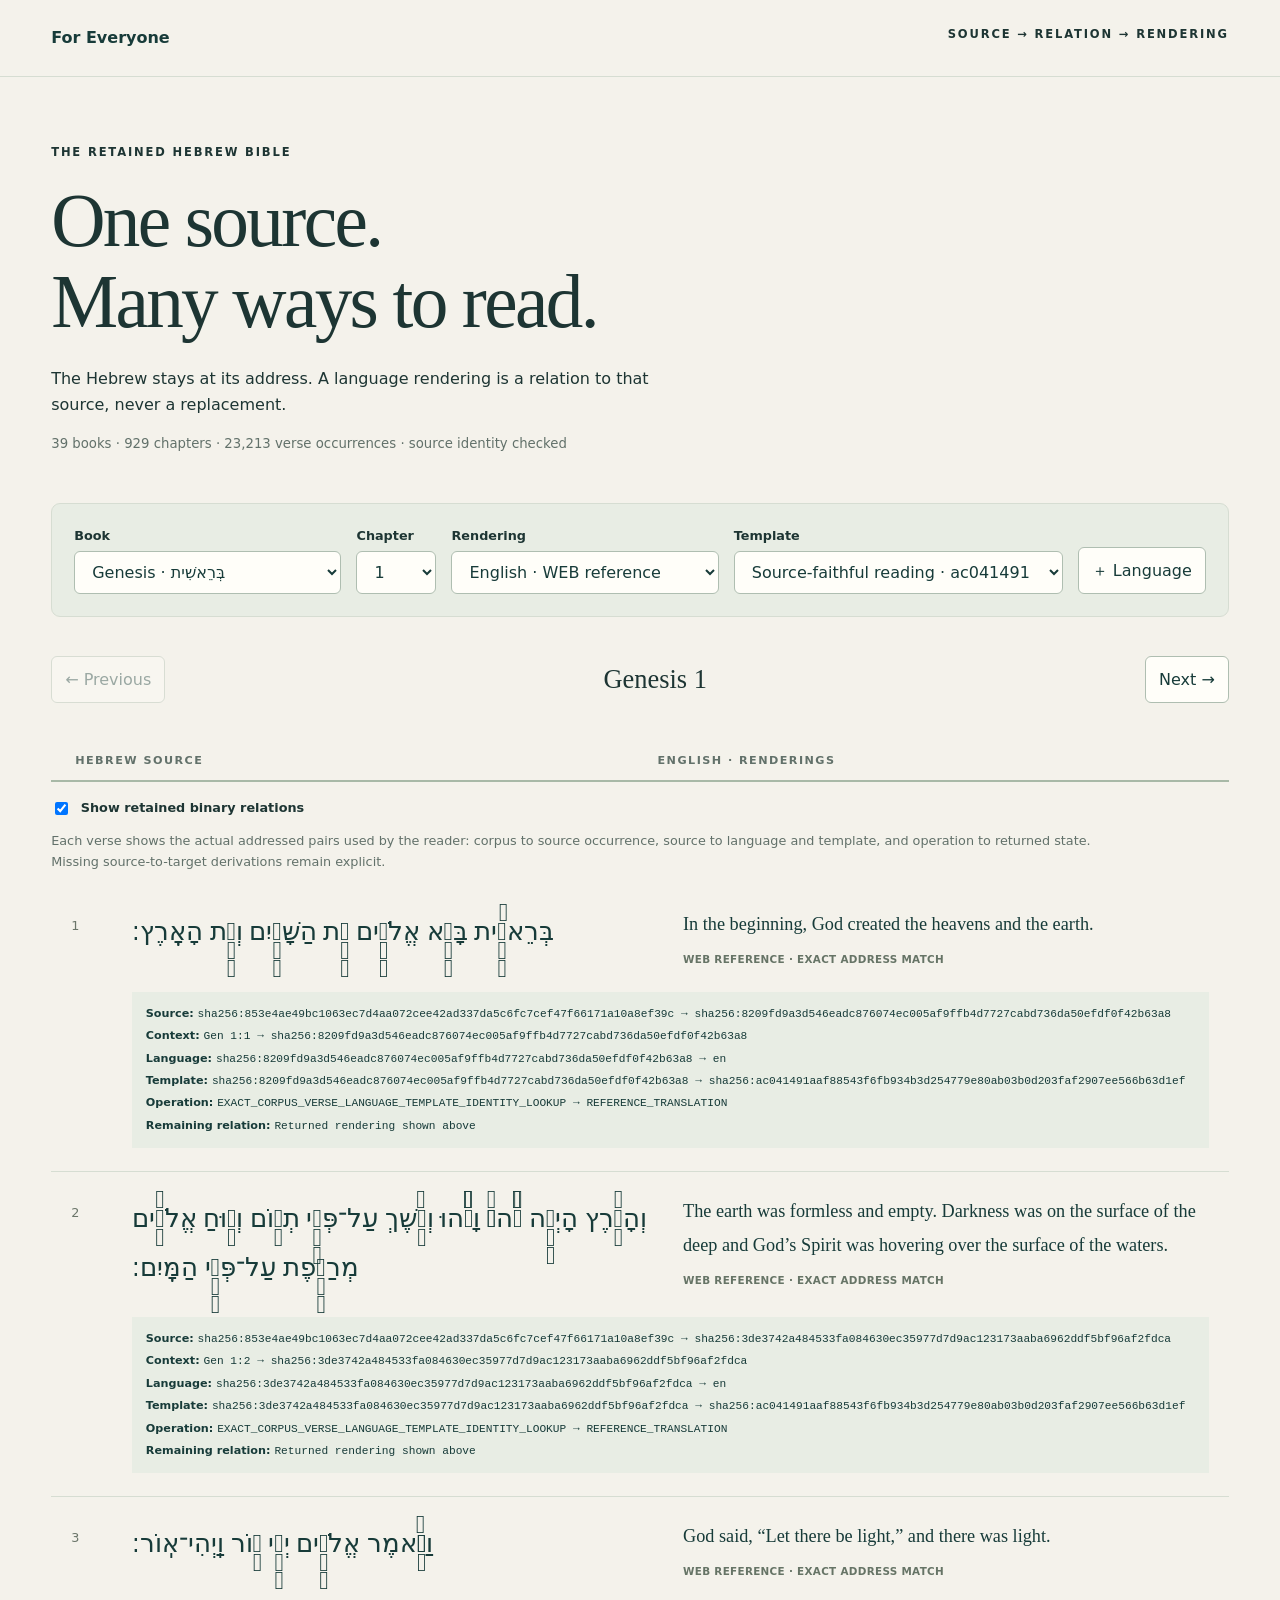
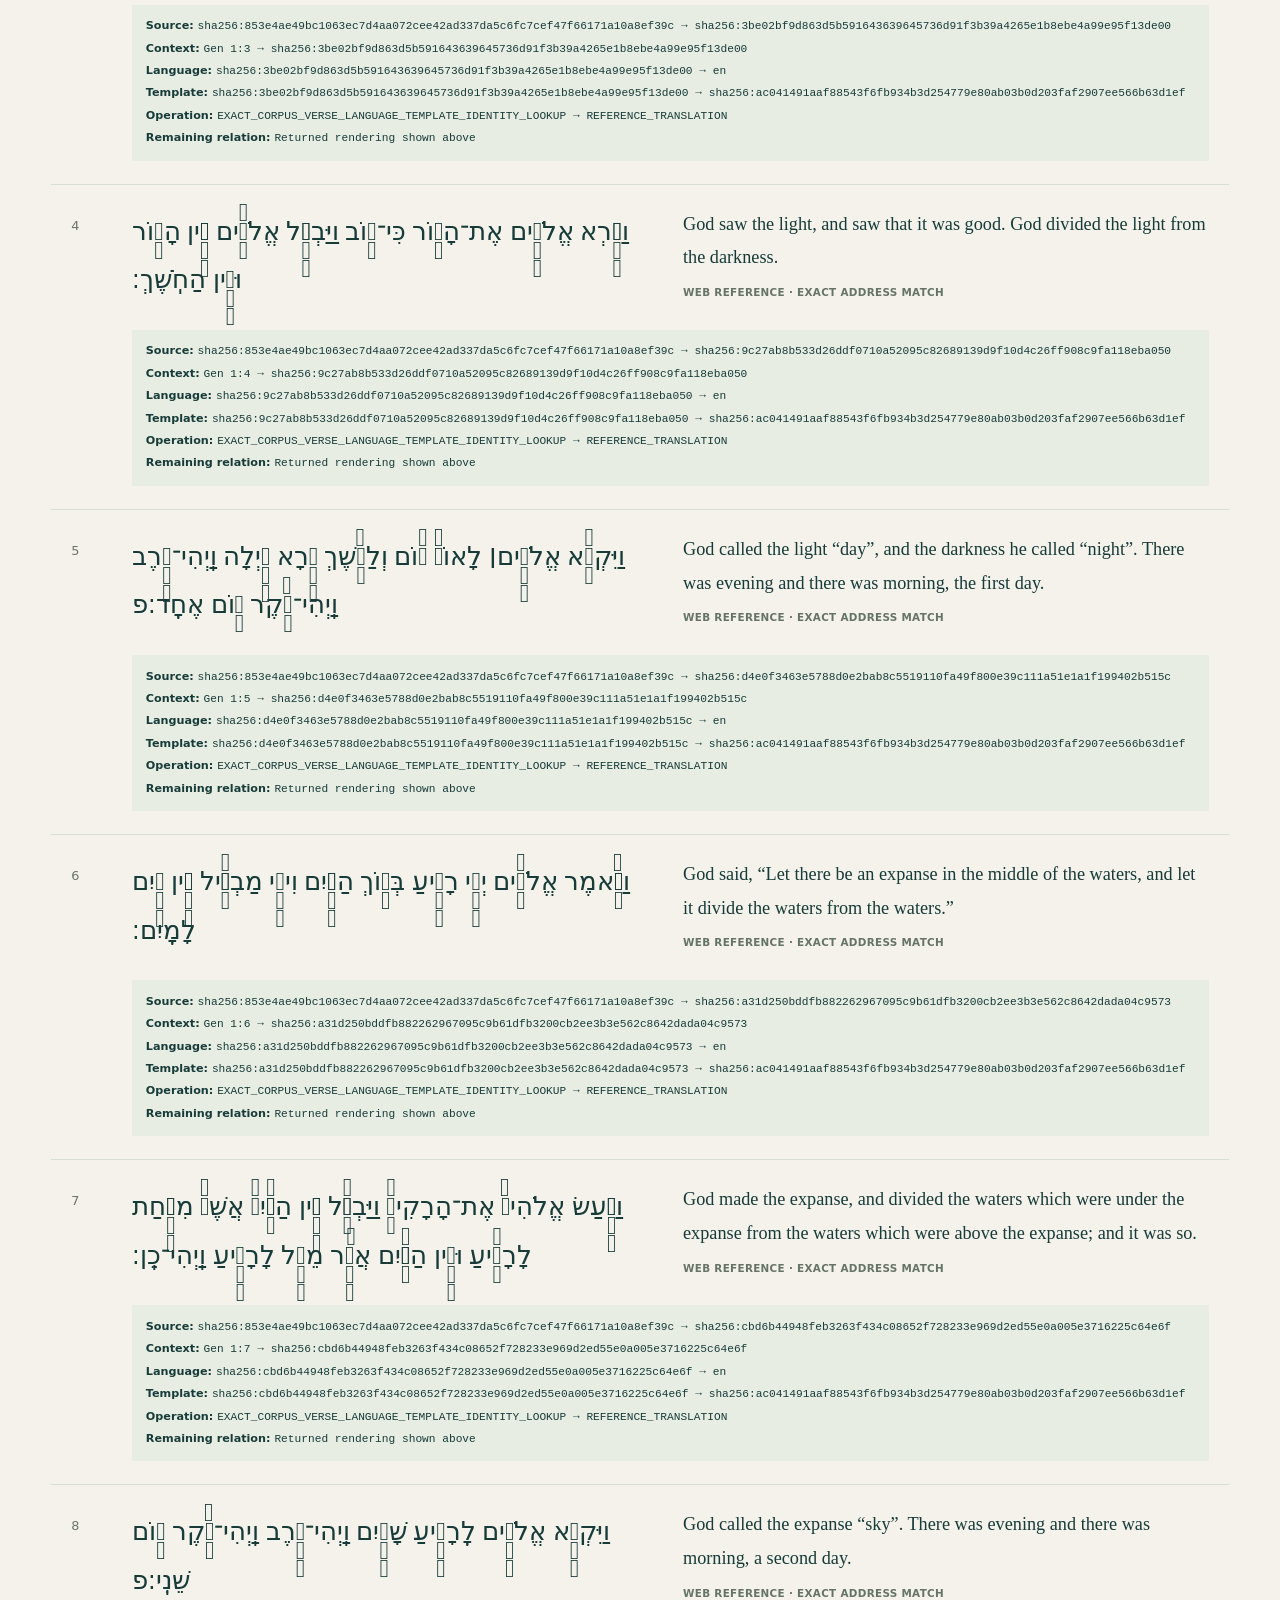
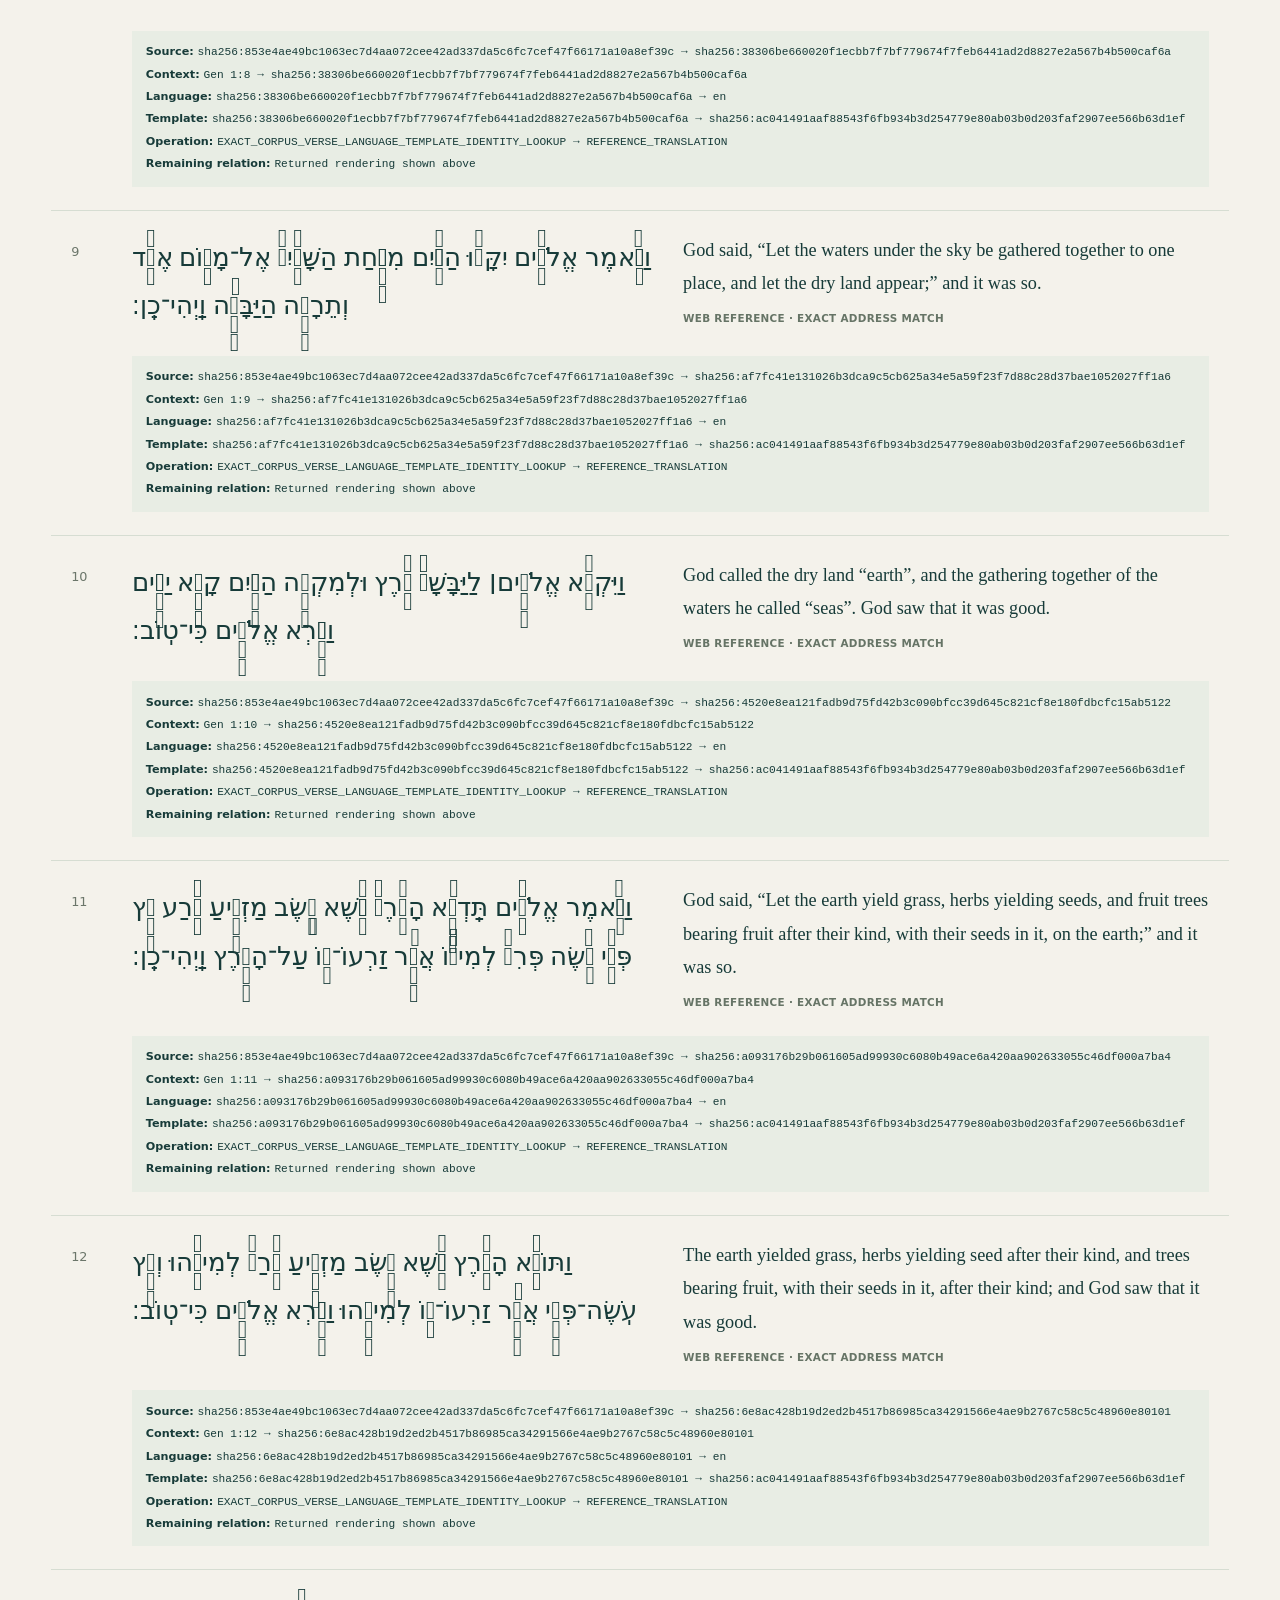
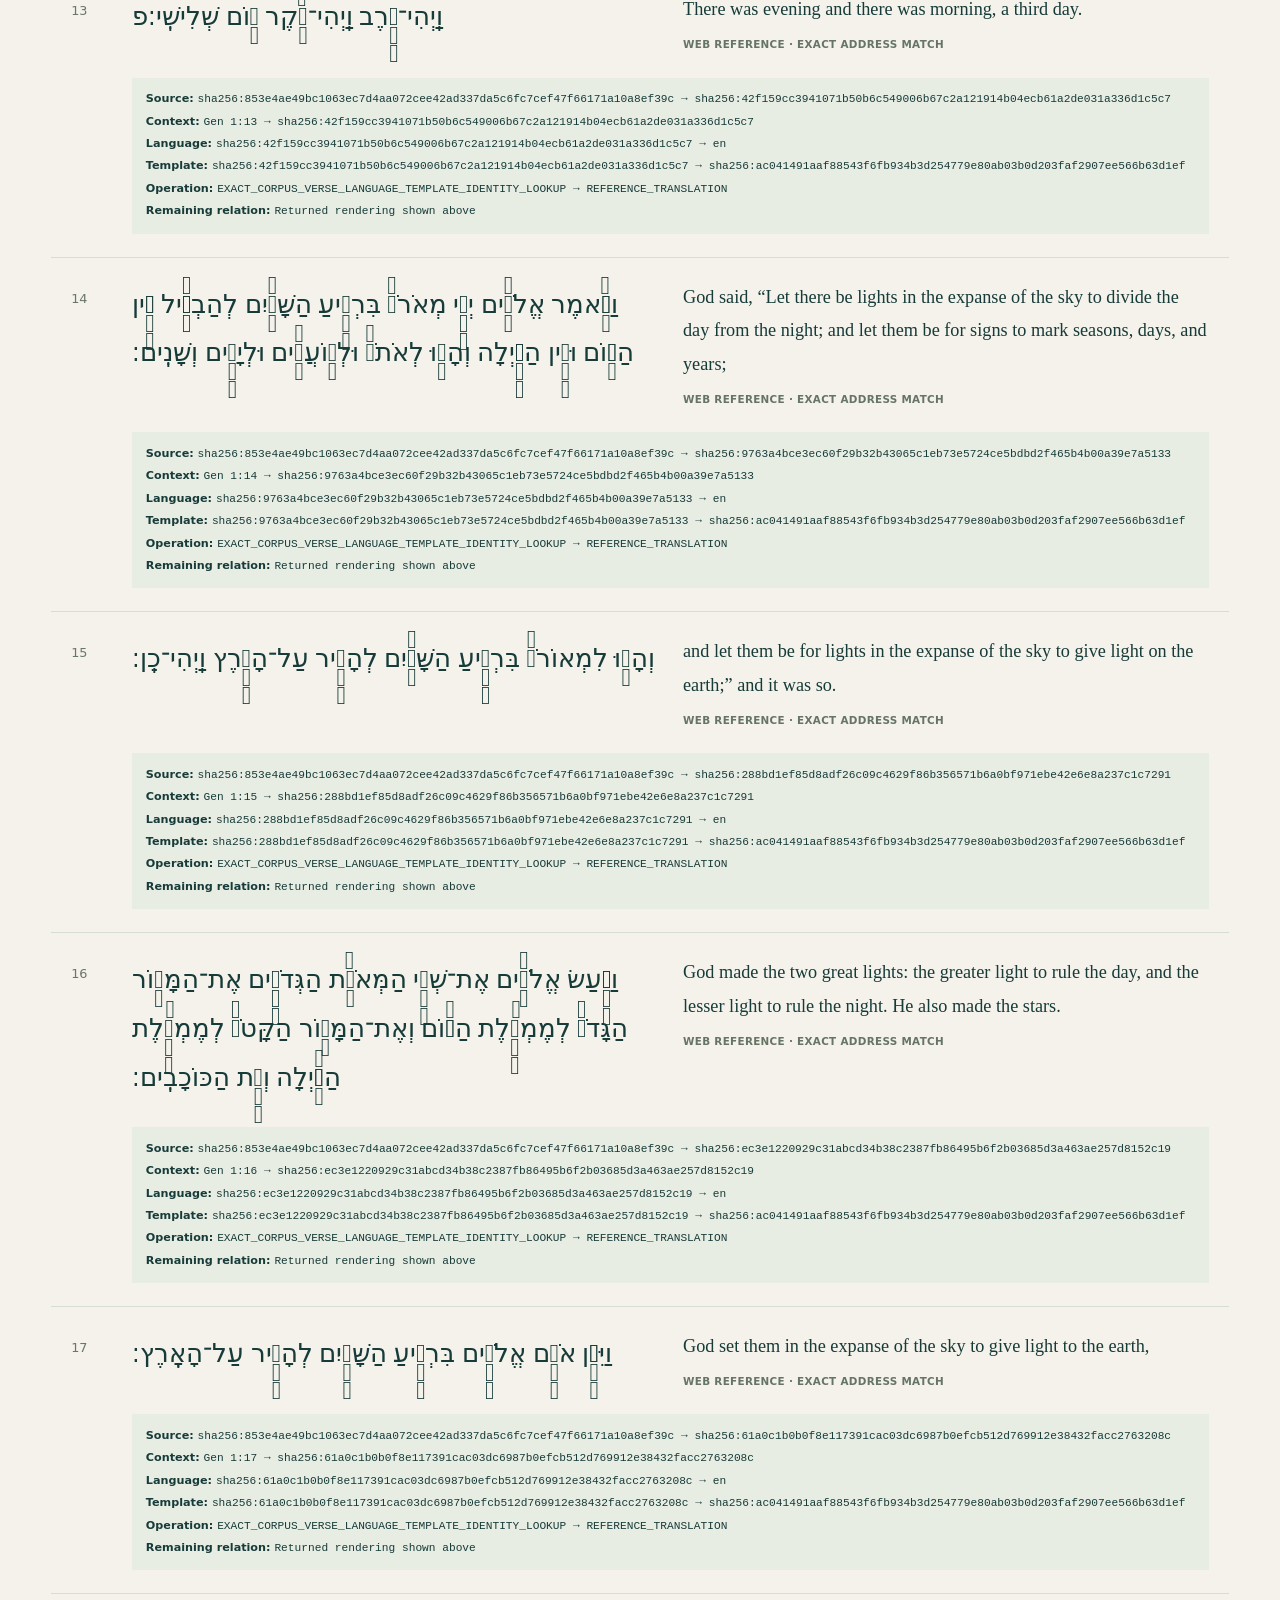
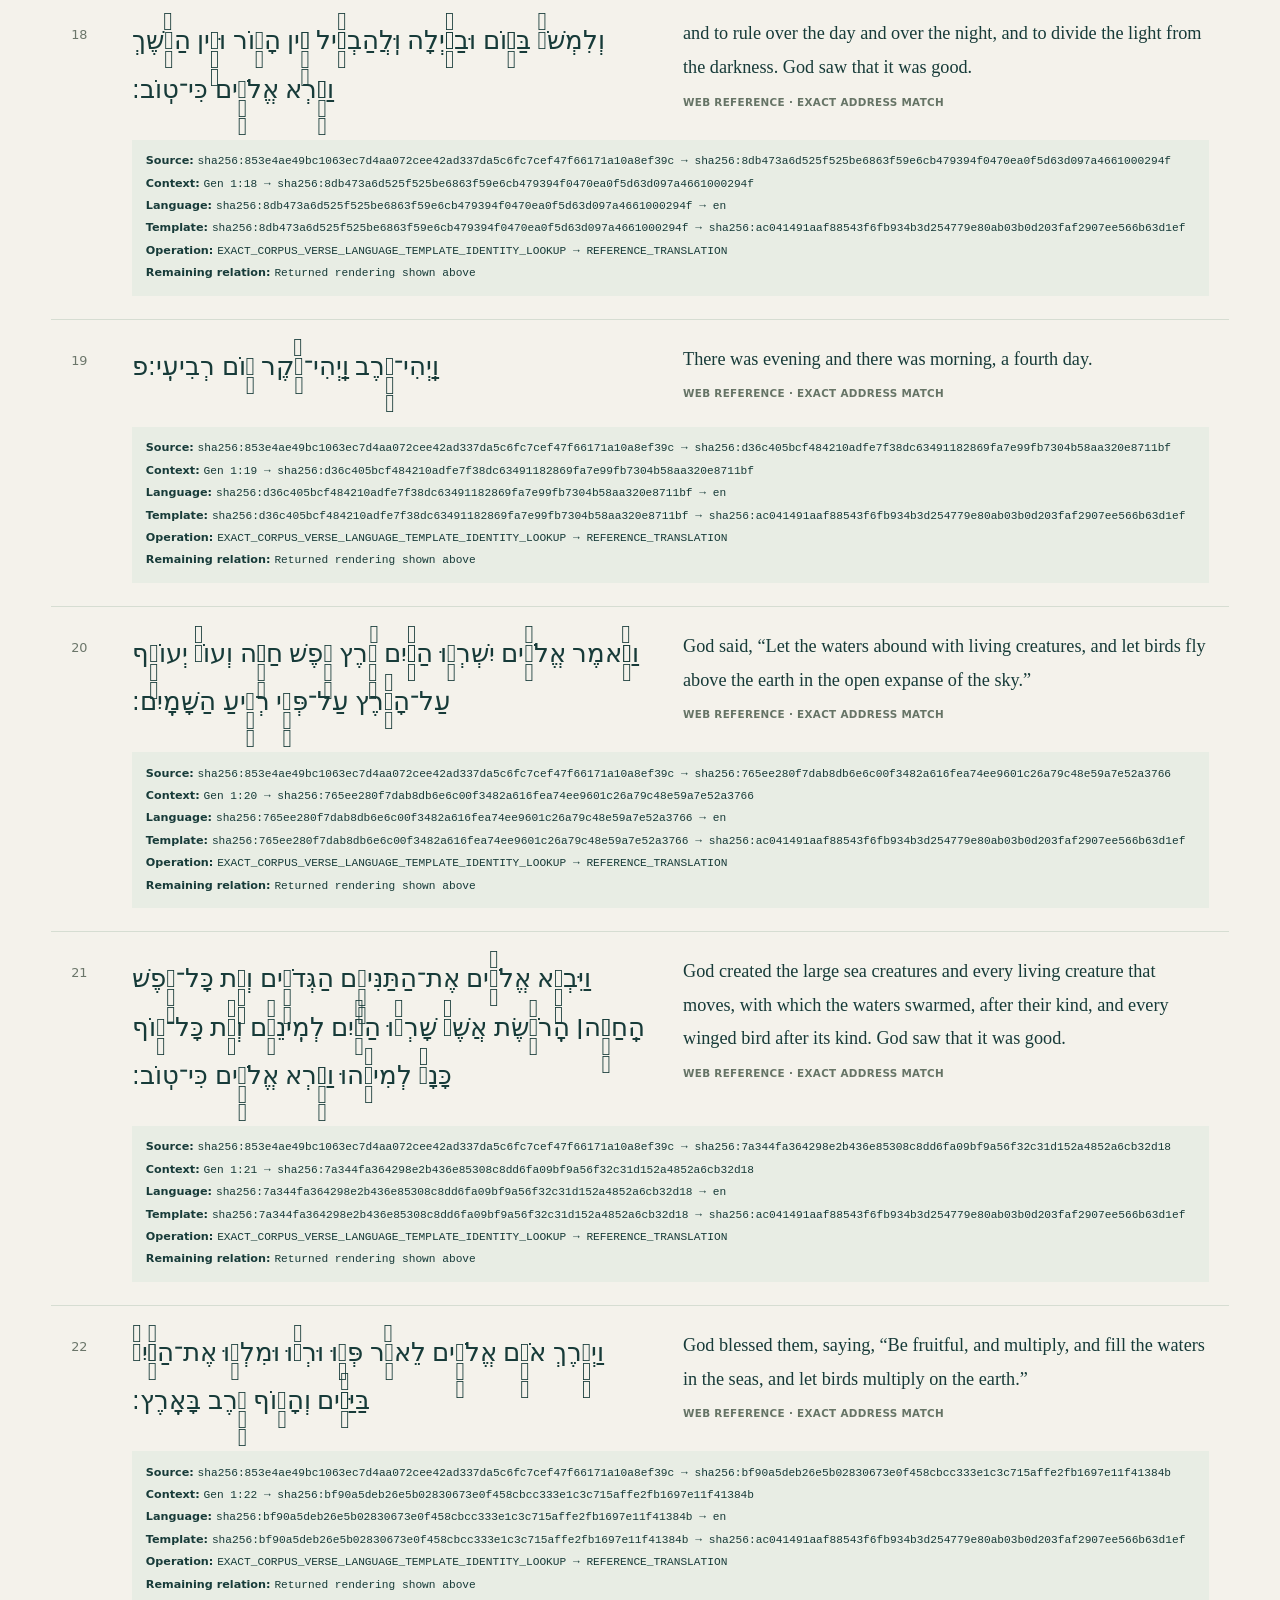
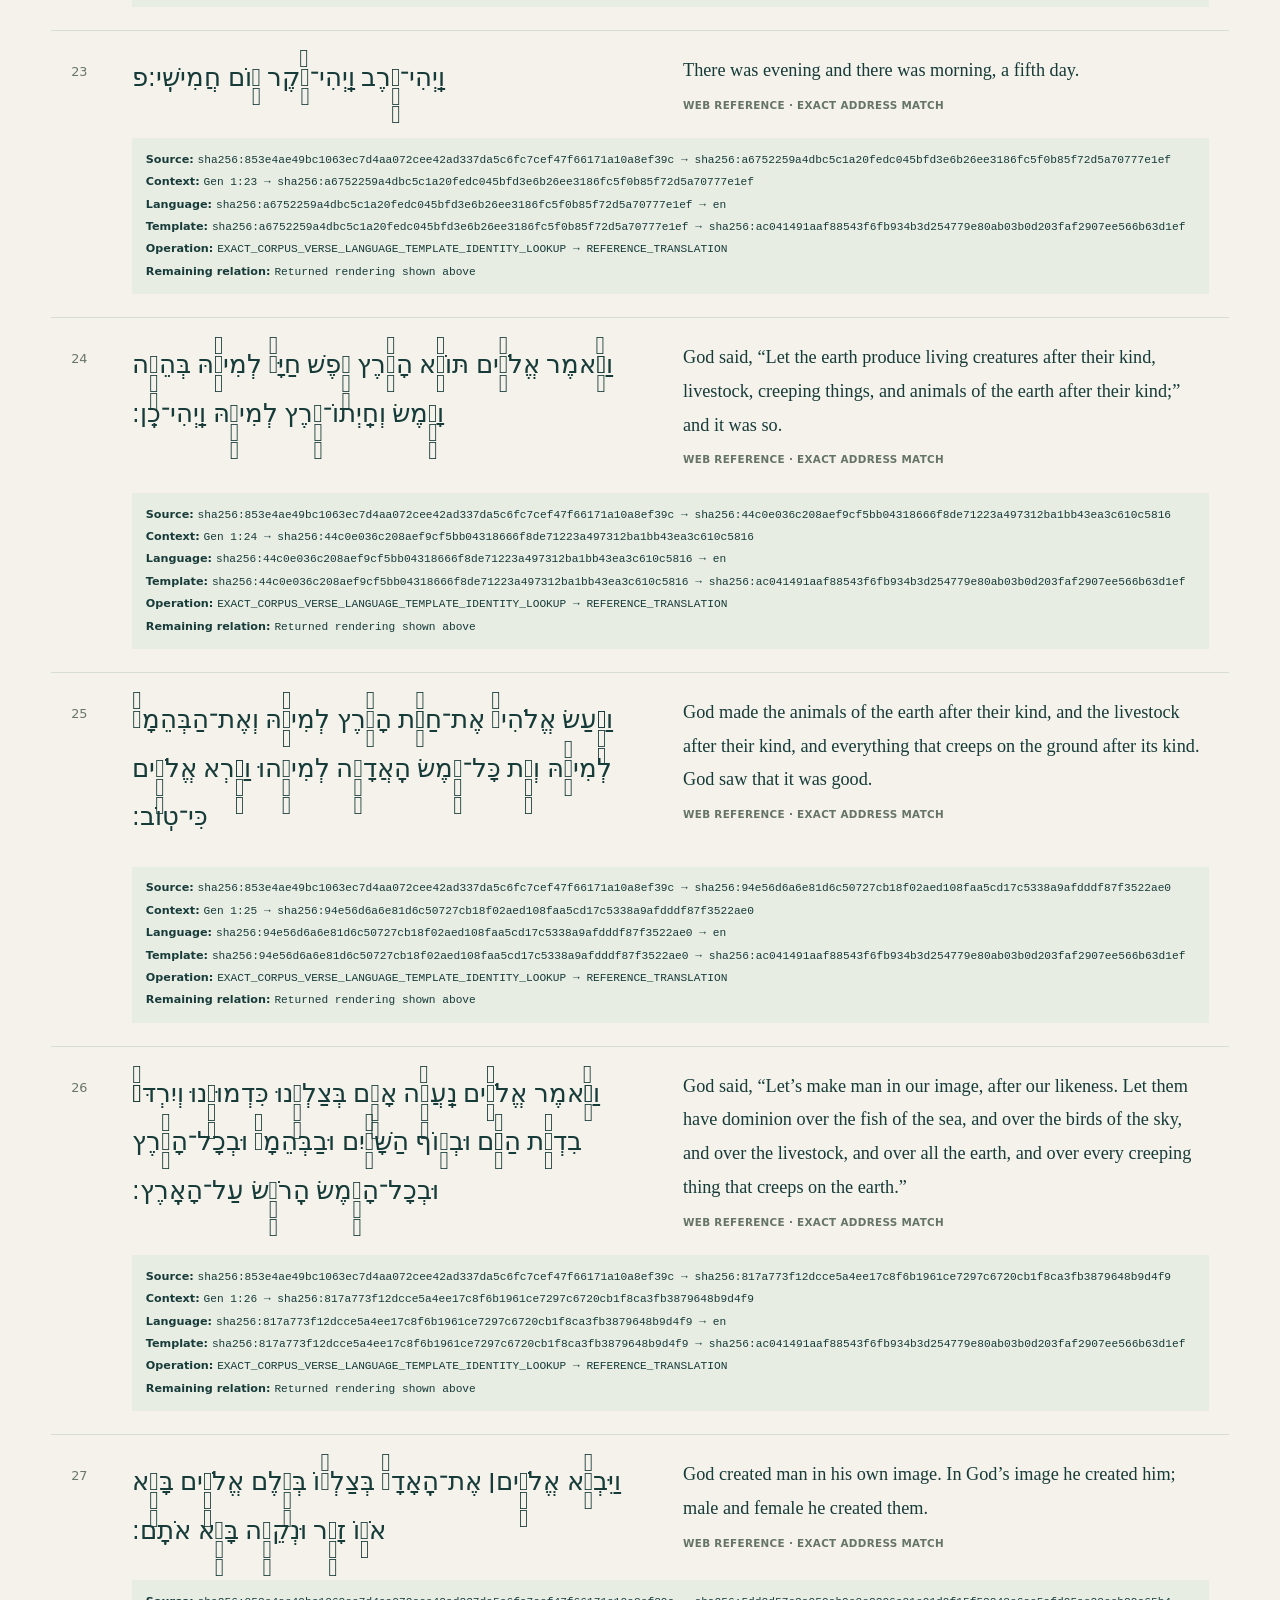
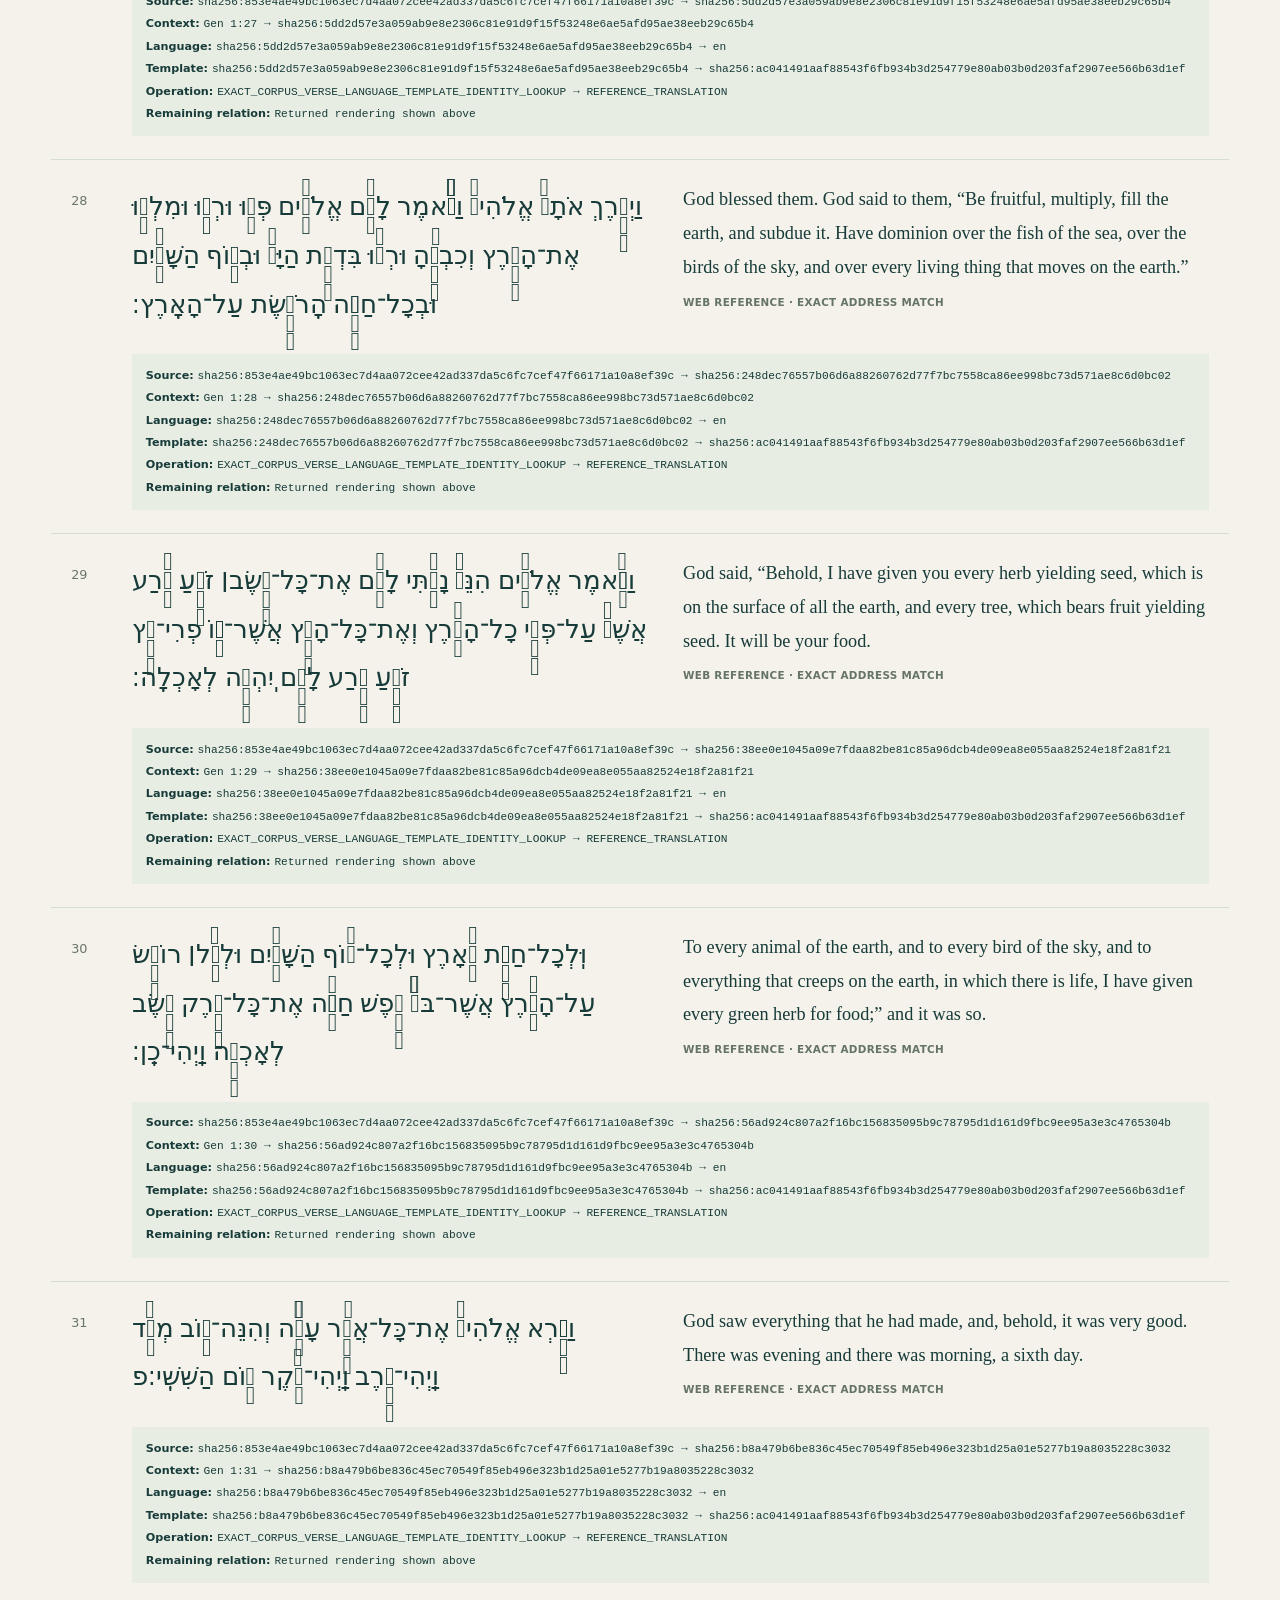
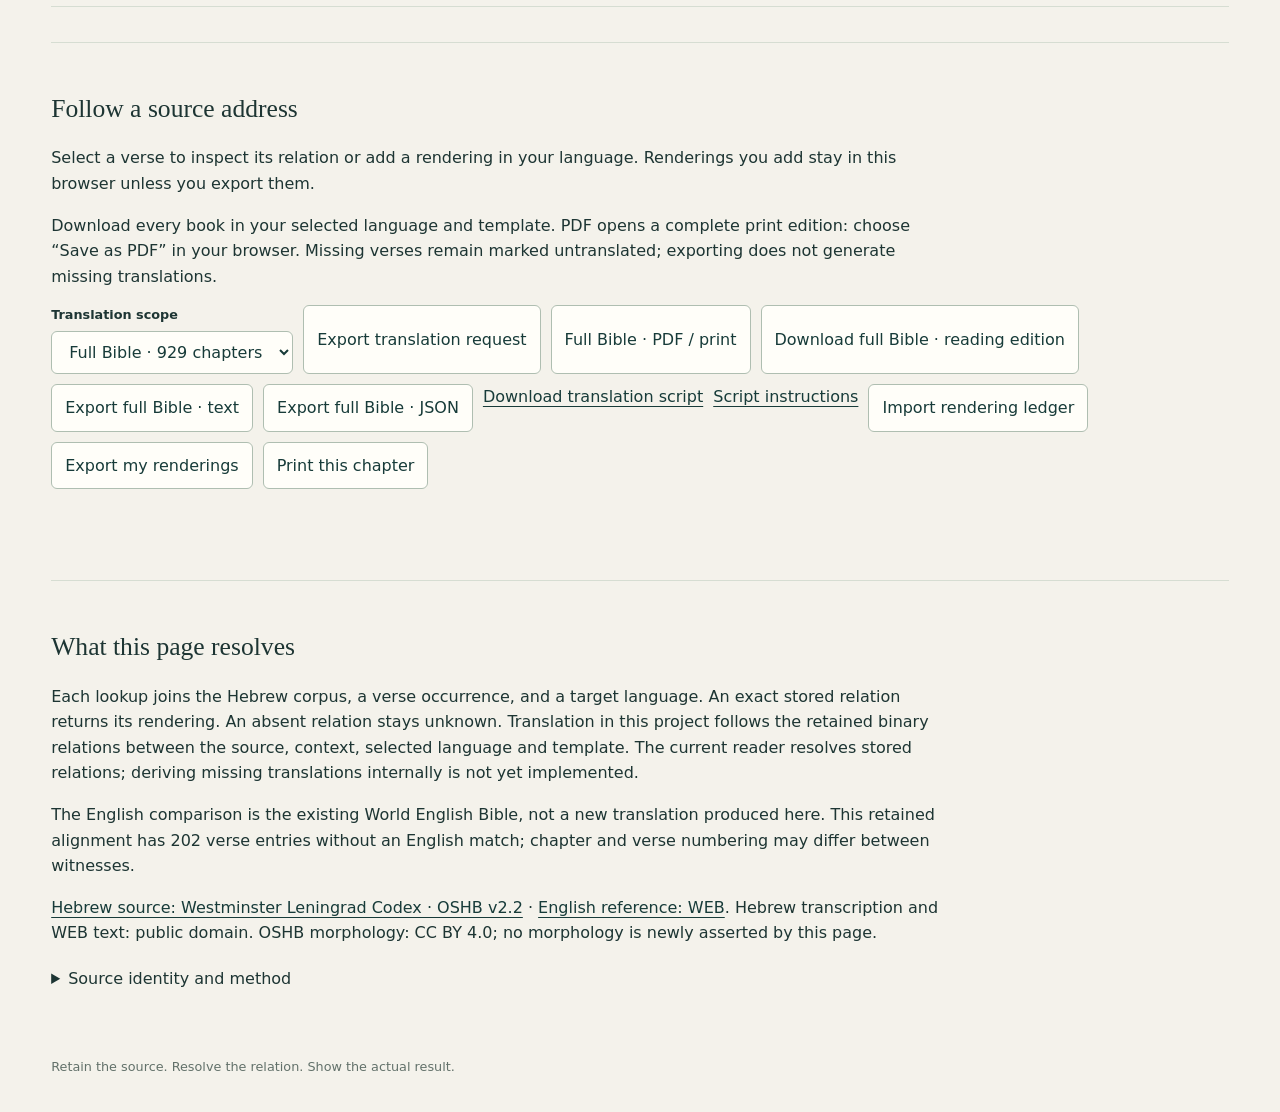
==== commit 0ac26c3f: "Render retained verse relations directly with actual operation returns" ====
--- a/hebrew-bible/index.html
+++ b/hebrew-bible/index.html
@@ -1,2 +1,2 @@
 <!doctype html>
-<html lang="en"><head><meta charset="utf-8"><meta name="viewport" content="width=device-width,initial-scale=1"><meta name="theme-color" content="#173b39"><meta name="description" content="Read the retained Hebrew Bible and resolve language renderings by their exact source verse address."><title>Hebrew Bible · Ledger Reader</title><link rel="stylesheet" href="styles.css"><script type="module" src="app.js"></script></head><body><a class="skip" href="#reader">Skip to reading</a><header><a class="home" href="../">For Everyone</a><span class="eyebrow">SOURCE → RELATION → RENDERING</span></header><main><section class="intro"><p class="eyebrow">THE RETAINED HEBREW BIBLE</p><h1>One source.<br>Many ways to read.</h1><p>The Hebrew stays at its address. A language rendering is a relation to that source, never a replacement.</p><p id="load-status" role="status" aria-live="polite">Opening the retained source…</p></section><section id="workspace" hidden><form class="controls" id="navigation"><label>Book<select id="book"></select></label><label>Chapter<select id="chapter"></select></label><label>Rendering<select id="language"><option value="en">English · WEB reference</option><option value="he">Original Hebrew</option><option value="ab">Abkhazian</option><option value="aa">Afar</option><option value="af">Afrikaans</option><option value="ak">Akan</option><option value="tw">Akan</option><option value="sq">Albanian</option><option value="am">Amharic</option><option value="ar">Arabic</option><option value="an">Aragonese</option><option value="hy">Armenian</option><option value="as">Assamese</option><option value="av">Avaric</option><option value="ae">Avestan</option><option value="ay">Aymara</option><option value="az">Azerbaijani</option><option value="bm">Bambara</option><option value="bn">Bangla</option><option value="ba">Bashkir</option><option value="eu">Basque</option><option value="be">Belarusian</option><option value="bh">Bhojpuri</option><option value="bi">Bislama</option><option value="bs">Bosnian</option><option value="br">Breton</option><option value="bg">Bulgarian</option><option value="my">Burmese</option><option value="ca">Catalan</option><option value="ch">Chamorro</option><option value="ce">Chechen</option><option value="zh">Chinese</option><option value="cu">Church Slavic</option><option value="cv">Chuvash</option><option value="kw">Cornish</option><option value="co">Corsican</option><option value="cr">Cree</option><option value="hr">Croatian</option><option value="cs">Czech</option><option value="da">Danish</option><option value="dv">Divehi</option><option value="nl">Dutch</option><option value="dz">Dzongkha</option><option value="eo">Esperanto</option><option value="et">Estonian</option><option value="ee">Ewe</option><option value="fo">Faroese</option><option value="fj">Fijian</option><option value="tl">Filipino</option><option value="fi">Finnish</option><option value="fr">French</option><option value="ff">Fula</option><option value="gl">Galician</option><option value="lg">Ganda</option><option value="ka">Georgian</option><option value="de">German</option><option value="el">Greek</option><option value="gn">Guarani</option><option value="gu">Gujarati</option><option value="ht">Haitian Creole</option><option value="ha">Hausa</option><option value="hz">Herero</option><option value="hi">Hindi</option><option value="ho">Hiri Motu</option><option value="hu">Hungarian</option><option value="is">Icelandic</option><option value="io">Ido</option><option value="ig">Igbo</option><option value="id">Indonesian</option><option value="ia">Interlingua</option><option value="ie">Interlingue</option><option value="iu">Inuktitut</option><option value="ik">Inupiaq</option><option value="ga">Irish</option><option value="it">Italian</option><option value="ja">Japanese</option><option value="jv">Javanese</option><option value="kl">Kalaallisut</option><option value="kn">Kannada</option><option value="kr">Kanuri</option><option value="ks">Kashmiri</option><option value="kk">Kazakh</option><option value="km">Khmer</option><option value="ki">Kikuyu</option><option value="rw">Kinyarwanda</option><option value="kv">Komi</option><option value="kg">Kongo</option><option value="ko">Korean</option><option value="kj">Kuanyama</option><option value="ku">Kurdish</option><option value="ky">Kyrgyz</option><option value="lo">Lao</option><option value="la">Latin</option><option value="lv">Latvian</option><option value="li">Limburgish</option><option value="ln">Lingala</option><option value="lt">Lithuanian</option><option value="lu">Luba-Katanga</option><option value="lb">Luxembourgish</option><option value="mk">Macedonian</option><option value="mg">Malagasy</option><option value="ms">Malay</option><option value="ml">Malayalam</option><option value="mt">Maltese</option><option value="gv">Manx</option><option value="mi">Māori</option><option value="mr">Marathi</option><option value="mh">Marshallese</option><option value="mn">Mongolian</option><option value="na">Nauru</option><option value="nv">Navajo</option><option value="ng">Ndonga</option><option value="ne">Nepali</option><option value="nd">North Ndebele</option><option value="se">Northern Sami</option><option value="no">Norwegian</option><option value="nb">Norwegian Bokmål</option><option value="nn">Norwegian Nynorsk</option><option value="ny">Nyanja</option><option value="oc">Occitan</option><option value="or">Odia</option><option value="oj">Ojibwa</option><option value="om">Oromo</option><option value="os">Ossetic</option><option value="pi">Pali</option><option value="ps">Pashto</option><option value="fa">Persian</option><option value="pl">Polish</option><option value="pt">Portuguese</option><option value="pa">Punjabi</option><option value="qu">Quechua</option><option value="ro">Romanian</option><option value="rm">Romansh</option><option value="rn">Rundi</option><option value="ru">Russian</option><option value="sm">Samoan</option><option value="sg">Sango</option><option value="sa">Sanskrit</option><option value="sc">Sardinian</option><option value="gd">Scottish Gaelic</option><option value="sr">Serbian</option><option value="sn">Shona</option><option value="ii">Sichuan Yi</option><option value="sd">Sindhi</option><option value="si">Sinhala</option><option value="sk">Slovak</option><option value="sl">Slovenian</option><option value="so">Somali</option><option value="nr">South Ndebele</option><option value="st">Southern Sotho</option><option value="es">Spanish</option><option value="su">Sundanese</option><option value="sw">Swahili</option><option value="ss">Swati</option><option value="sv">Swedish</option><option value="ty">Tahitian</option><option value="tg">Tajik</option><option value="ta">Tamil</option><option value="tt">Tatar</option><option value="te">Telugu</option><option value="th">Thai</option><option value="bo">Tibetan</option><option value="ti">Tigrinya</option><option value="to">Tongan</option><option value="ts">Tsonga</option><option value="tn">Tswana</option><option value="tr">Turkish</option><option value="tk">Turkmen</option><option value="uk">Ukrainian</option><option value="ur">Urdu</option><option value="ug">Uyghur</option><option value="uz">Uzbek</option><option value="ve">Venda</option><option value="vi">Vietnamese</option><option value="vo">Volapük</option><option value="wa">Walloon</option><option value="cy">Welsh</option><option value="fy">Western Frisian</option><option value="wo">Wolof</option><option value="xh">Xhosa</option><option value="yi">Yiddish</option><option value="yo">Yoruba</option><option value="za">Zhuang</option><option value="zu">Zulu</option></select></label><label>Template<select id="template"><option value="source-faithful">Source-faithful reading</option><option value="plain-reading">Plain-language reading</option><option value="custom">Custom template…</option></select></label><button type="button" id="add-language">＋ Language</button></form><div class="reading-bar"><button id="prev" aria-label="Previous chapter">← Previous</button><h2 id="chapter-title"></h2><button id="next" aria-label="Next chapter">Next →</button></div><div class="column-headings"><span>HEBREW SOURCE</span><span id="target-heading">ENGLISH · REFERENCE TRANSLATION</span></div><section id="reader" tabindex="-1" aria-label="Bible verses"></section><section class="tools"><h2>Follow a source address</h2><p>Select a verse to inspect its relation or add a rendering in your language. Renderings you add stay in this browser unless you export them.</p><p>Download every book in your selected language and template. PDF opens a complete print edition: choose “Save as PDF” in your browser. Missing verses remain marked untranslated; exporting does not generate missing translations.</p><div class="tool-buttons"><label>Translation scope<select id="translation-scope"><option value="corpus">Full Bible · 929 chapters</option><option value="book">Selected book</option><option value="request">Selected chapter</option></select></label><button id="request-translation">Export translation request</button><button id="export-full-pdf">Full Bible · PDF / print</button><button id="export-full-html">Download full Bible · reading edition</button><button id="export-full-text">Export full Bible · text</button><button id="export-full-json">Export full Bible · JSON</button><a class="script-link" href="translate.py" download>Download translation script</a><a class="script-link" href="README.md">Script instructions</a><button id="import">Import rendering ledger</button><button id="export">Export my renderings</button><button id="print">Print this chapter</button></div><input type="file" id="import-file" accept="application/json,.json" hidden><p id="tool-status" role="status" aria-live="polite"></p></section></section><section class="about"><h2>What this page resolves</h2><p>Each lookup joins the Hebrew corpus, a verse occurrence, and a target language. An exact stored relation returns its rendering. An absent relation stays unknown. Translation in this project follows the retained binary relations between the source, context, selected language and template. The current reader resolves stored relations; deriving missing translations internally is not yet implemented.</p><p>The English comparison is the existing World English Bible, not a new translation produced here. This retained alignment has 202 verse entries without an English match; chapter and verse numbering may differ between witnesses.</p><p><a href="https://github.com/openscriptures/morphhb/releases/tag/v.2.2">Hebrew source: Westminster Leningrad Codex · OSHB v2.2</a> · <a href="https://ebible.org/engwebp/copyright.htm">English reference: WEB</a>. Hebrew transcription and WEB text: public domain. OSHB morphology: CC BY 4.0; no morphology is newly asserted by this page.</p><details><summary>Source identity and method</summary><p id="source-identity"></p><p>Local renderings are labelled user-provided. Importing or storing a relation does not verify linguistic accuracy or causal equivalence. No AI service, paid API or automatic external translation runs in this page. The downloadable script reuses WHY Translate: exact ledger lookup first, optional generation only with its explicit --ai flag. Select a template, export a chapter request, run the script and import its returned rendering ledger. Generated text remains a candidate.</p></details></section></main><footer>Retain the source. Resolve the relation. Show the actual result.</footer><dialog id="verse-dialog"><form method="dialog"><button class="close" aria-label="Close verse">×</button></form><h2 id="verse-title"></h2><p class="address" id="verse-address"></p><p id="verse-source" lang="he" dir="rtl" class="hebrew"></p><p id="relation-status"></p><details><summary>Actual relation</summary><pre id="relation-details"></pre></details><form id="rendering-form"><label>Rendering language<input id="record-language" required maxlength="45" placeholder="e.g. fr, mi, lo"></label><label>Your rendering<textarea id="record-text" rows="5" required maxlength="30000"></textarea></label><label>Provenance or note<input id="record-provenance" maxlength="1500" required placeholder="Who supplied this rendering, and from what source?"></label><button type="submit">Save as user-provided rendering</button><p id="record-status" role="status"></p></form></dialog><dialog id="language-dialog"><form id="language-form"><h2>Choose a language</h2><p>Use a language tag, such as fr, mi or lo. A language without an addressed rendering remains untranslated.</p><label>Language tag<input id="new-language" maxlength="45" required></label><div class="tool-buttons"><button type="submit">Show language</button><button type="button" id="cancel-language">Cancel</button></div><p id="language-status" role="status"></p></form></dialog><dialog id="template-dialog"><form id="template-form"><h2>Selected translation template</h2><label>Template instructions<textarea id="template-text" rows="6" maxlength="6000" required></textarea></label><p>The source and uncertainty remain authoritative. A template changes the rendering request; it does not verify its result.</p><button type="submit">Use this template</button><button type="button" id="cancel-template">Cancel</button></form></dialog></body></html>+<html lang="en"><head><meta charset="utf-8"><meta name="viewport" content="width=device-width,initial-scale=1"><meta name="theme-color" content="#173b39"><meta name="description" content="Read the retained Hebrew Bible and resolve language renderings by their exact source verse address."><title>Hebrew Bible · Ledger Reader</title><link rel="stylesheet" href="styles.css"><script type="module" src="app.js"></script></head><body><a class="skip" href="#reader">Skip to reading</a><header><a class="home" href="../">For Everyone</a><span class="eyebrow">SOURCE → RELATION → RENDERING</span></header><main><section class="intro"><p class="eyebrow">THE RETAINED HEBREW BIBLE</p><h1>One source.<br>Many ways to read.</h1><p>The Hebrew stays at its address. A language rendering is a relation to that source, never a replacement.</p><p id="load-status" role="status" aria-live="polite">Opening the retained source…</p></section><section id="workspace" hidden><form class="controls" id="navigation"><label>Book<select id="book"></select></label><label>Chapter<select id="chapter"></select></label><label>Rendering<select id="language"><option value="en">English · WEB reference</option><option value="he">Original Hebrew</option><option value="ab">Abkhazian</option><option value="aa">Afar</option><option value="af">Afrikaans</option><option value="ak">Akan</option><option value="tw">Akan</option><option value="sq">Albanian</option><option value="am">Amharic</option><option value="ar">Arabic</option><option value="an">Aragonese</option><option value="hy">Armenian</option><option value="as">Assamese</option><option value="av">Avaric</option><option value="ae">Avestan</option><option value="ay">Aymara</option><option value="az">Azerbaijani</option><option value="bm">Bambara</option><option value="bn">Bangla</option><option value="ba">Bashkir</option><option value="eu">Basque</option><option value="be">Belarusian</option><option value="bh">Bhojpuri</option><option value="bi">Bislama</option><option value="bs">Bosnian</option><option value="br">Breton</option><option value="bg">Bulgarian</option><option value="my">Burmese</option><option value="ca">Catalan</option><option value="ch">Chamorro</option><option value="ce">Chechen</option><option value="zh">Chinese</option><option value="cu">Church Slavic</option><option value="cv">Chuvash</option><option value="kw">Cornish</option><option value="co">Corsican</option><option value="cr">Cree</option><option value="hr">Croatian</option><option value="cs">Czech</option><option value="da">Danish</option><option value="dv">Divehi</option><option value="nl">Dutch</option><option value="dz">Dzongkha</option><option value="eo">Esperanto</option><option value="et">Estonian</option><option value="ee">Ewe</option><option value="fo">Faroese</option><option value="fj">Fijian</option><option value="tl">Filipino</option><option value="fi">Finnish</option><option value="fr">French</option><option value="ff">Fula</option><option value="gl">Galician</option><option value="lg">Ganda</option><option value="ka">Georgian</option><option value="de">German</option><option value="el">Greek</option><option value="gn">Guarani</option><option value="gu">Gujarati</option><option value="ht">Haitian Creole</option><option value="ha">Hausa</option><option value="hz">Herero</option><option value="hi">Hindi</option><option value="ho">Hiri Motu</option><option value="hu">Hungarian</option><option value="is">Icelandic</option><option value="io">Ido</option><option value="ig">Igbo</option><option value="id">Indonesian</option><option value="ia">Interlingua</option><option value="ie">Interlingue</option><option value="iu">Inuktitut</option><option value="ik">Inupiaq</option><option value="ga">Irish</option><option value="it">Italian</option><option value="ja">Japanese</option><option value="jv">Javanese</option><option value="kl">Kalaallisut</option><option value="kn">Kannada</option><option value="kr">Kanuri</option><option value="ks">Kashmiri</option><option value="kk">Kazakh</option><option value="km">Khmer</option><option value="ki">Kikuyu</option><option value="rw">Kinyarwanda</option><option value="kv">Komi</option><option value="kg">Kongo</option><option value="ko">Korean</option><option value="kj">Kuanyama</option><option value="ku">Kurdish</option><option value="ky">Kyrgyz</option><option value="lo">Lao</option><option value="la">Latin</option><option value="lv">Latvian</option><option value="li">Limburgish</option><option value="ln">Lingala</option><option value="lt">Lithuanian</option><option value="lu">Luba-Katanga</option><option value="lb">Luxembourgish</option><option value="mk">Macedonian</option><option value="mg">Malagasy</option><option value="ms">Malay</option><option value="ml">Malayalam</option><option value="mt">Maltese</option><option value="gv">Manx</option><option value="mi">Māori</option><option value="mr">Marathi</option><option value="mh">Marshallese</option><option value="mn">Mongolian</option><option value="na">Nauru</option><option value="nv">Navajo</option><option value="ng">Ndonga</option><option value="ne">Nepali</option><option value="nd">North Ndebele</option><option value="se">Northern Sami</option><option value="no">Norwegian</option><option value="nb">Norwegian Bokmål</option><option value="nn">Norwegian Nynorsk</option><option value="ny">Nyanja</option><option value="oc">Occitan</option><option value="or">Odia</option><option value="oj">Ojibwa</option><option value="om">Oromo</option><option value="os">Ossetic</option><option value="pi">Pali</option><option value="ps">Pashto</option><option value="fa">Persian</option><option value="pl">Polish</option><option value="pt">Portuguese</option><option value="pa">Punjabi</option><option value="qu">Quechua</option><option value="ro">Romanian</option><option value="rm">Romansh</option><option value="rn">Rundi</option><option value="ru">Russian</option><option value="sm">Samoan</option><option value="sg">Sango</option><option value="sa">Sanskrit</option><option value="sc">Sardinian</option><option value="gd">Scottish Gaelic</option><option value="sr">Serbian</option><option value="sn">Shona</option><option value="ii">Sichuan Yi</option><option value="sd">Sindhi</option><option value="si">Sinhala</option><option value="sk">Slovak</option><option value="sl">Slovenian</option><option value="so">Somali</option><option value="nr">South Ndebele</option><option value="st">Southern Sotho</option><option value="es">Spanish</option><option value="su">Sundanese</option><option value="sw">Swahili</option><option value="ss">Swati</option><option value="sv">Swedish</option><option value="ty">Tahitian</option><option value="tg">Tajik</option><option value="ta">Tamil</option><option value="tt">Tatar</option><option value="te">Telugu</option><option value="th">Thai</option><option value="bo">Tibetan</option><option value="ti">Tigrinya</option><option value="to">Tongan</option><option value="ts">Tsonga</option><option value="tn">Tswana</option><option value="tr">Turkish</option><option value="tk">Turkmen</option><option value="uk">Ukrainian</option><option value="ur">Urdu</option><option value="ug">Uyghur</option><option value="uz">Uzbek</option><option value="ve">Venda</option><option value="vi">Vietnamese</option><option value="vo">Volapük</option><option value="wa">Walloon</option><option value="cy">Welsh</option><option value="fy">Western Frisian</option><option value="wo">Wolof</option><option value="xh">Xhosa</option><option value="yi">Yiddish</option><option value="yo">Yoruba</option><option value="za">Zhuang</option><option value="zu">Zulu</option></select></label><label>Template<select id="template"><option value="source-faithful">Source-faithful reading</option><option value="plain-reading">Plain-language reading</option><option value="custom">Custom template…</option></select></label><button type="button" id="add-language">＋ Language</button></form><div class="reading-bar"><button id="prev" aria-label="Previous chapter">← Previous</button><h2 id="chapter-title"></h2><button id="next" aria-label="Next chapter">Next →</button></div><div class="column-headings"><span>HEBREW SOURCE</span><span id="target-heading">ENGLISH · REFERENCE TRANSLATION</span></div><label class="relation-switch"><input id="show-relations" type="checkbox" checked> Show retained binary relations</label><p class="relation-explanation">Each verse shows the actual addressed pairs used by the reader: corpus to source occurrence, source to language and template, and operation to returned state. Missing source-to-target derivations remain explicit.</p><section id="reader" tabindex="-1" aria-label="Bible verses"></section><section class="tools"><h2>Follow a source address</h2><p>Select a verse to inspect its relation or add a rendering in your language. Renderings you add stay in this browser unless you export them.</p><p>Download every book in your selected language and template. PDF opens a complete print edition: choose “Save as PDF” in your browser. Missing verses remain marked untranslated; exporting does not generate missing translations.</p><div class="tool-buttons"><label>Translation scope<select id="translation-scope"><option value="corpus">Full Bible · 929 chapters</option><option value="book">Selected book</option><option value="request">Selected chapter</option></select></label><button id="request-translation">Export translation request</button><button id="export-full-pdf">Full Bible · PDF / print</button><button id="export-full-html">Download full Bible · reading edition</button><button id="export-full-text">Export full Bible · text</button><button id="export-full-json">Export full Bible · JSON</button><a class="script-link" href="translate.py" download>Download translation script</a><a class="script-link" href="README.md">Script instructions</a><button id="import">Import rendering ledger</button><button id="export">Export my renderings</button><button id="print">Print this chapter</button></div><input type="file" id="import-file" accept="application/json,.json" hidden><p id="tool-status" role="status" aria-live="polite"></p></section></section><section class="about"><h2>What this page resolves</h2><p>Each lookup joins the Hebrew corpus, a verse occurrence, and a target language. An exact stored relation returns its rendering. An absent relation stays unknown. Translation in this project follows the retained binary relations between the source, context, selected language and template. The current reader resolves stored relations; deriving missing translations internally is not yet implemented.</p><p>The English comparison is the existing World English Bible, not a new translation produced here. This retained alignment has 202 verse entries without an English match; chapter and verse numbering may differ between witnesses.</p><p><a href="https://github.com/openscriptures/morphhb/releases/tag/v.2.2">Hebrew source: Westminster Leningrad Codex · OSHB v2.2</a> · <a href="https://ebible.org/engwebp/copyright.htm">English reference: WEB</a>. Hebrew transcription and WEB text: public domain. OSHB morphology: CC BY 4.0; no morphology is newly asserted by this page.</p><details><summary>Source identity and method</summary><p id="source-identity"></p><p>Local renderings are labelled user-provided. Importing or storing a relation does not verify linguistic accuracy or causal equivalence. No AI service, paid API or automatic external translation runs in this page. The downloadable script reuses WHY Translate: exact ledger lookup first, optional generation only with its explicit --ai flag. Select a template, export a chapter request, run the script and import its returned rendering ledger. Generated text remains a candidate.</p></details></section></main><footer>Retain the source. Resolve the relation. Show the actual result.</footer><dialog id="verse-dialog"><form method="dialog"><button class="close" aria-label="Close verse">×</button></form><h2 id="verse-title"></h2><p class="address" id="verse-address"></p><p id="verse-source" lang="he" dir="rtl" class="hebrew"></p><p id="relation-status"></p><details><summary>Actual relation</summary><pre id="relation-details"></pre></details><form id="rendering-form"><label>Rendering language<input id="record-language" required maxlength="45" placeholder="e.g. fr, mi, lo"></label><label>Your rendering<textarea id="record-text" rows="5" required maxlength="30000"></textarea></label><label>Provenance or note<input id="record-provenance" maxlength="1500" required placeholder="Who supplied this rendering, and from what source?"></label><button type="submit">Save as user-provided rendering</button><p id="record-status" role="status"></p></form></dialog><dialog id="language-dialog"><form id="language-form"><h2>Choose a language</h2><p>Use a language tag, such as fr, mi or lo. A language without an addressed rendering remains untranslated.</p><label>Language tag<input id="new-language" maxlength="45" required></label><div class="tool-buttons"><button type="submit">Show language</button><button type="button" id="cancel-language">Cancel</button></div><p id="language-status" role="status"></p></form></dialog><dialog id="template-dialog"><form id="template-form"><h2>Selected translation template</h2><label>Template instructions<textarea id="template-text" rows="6" maxlength="6000" required></textarea></label><p>The source and uncertainty remain authoritative. A template changes the rendering request; it does not verify its result.</p><button type="submit">Use this template</button><button type="button" id="cancel-template">Cancel</button></form></dialog></body></html>
--- a/hebrew-bible/styles.css
+++ b/hebrew-bible/styles.css
@@ -1 +1,2 @@
-:root{font-family:system-ui,-apple-system,BlinkMacSystemFont,"Segoe UI",sans-serif;color:#1d3533;background:#f4f2eb;line-height:1.6;--ink:#173b39;--muted:#62716a;--line:#d6ddd2}*{box-sizing:border-box}body{margin:0}header,main,footer{max-width:1320px;margin:auto}header{display:flex;justify-content:space-between;gap:20px;padding:25px 4%;border-bottom:1px solid var(--line)}a{color:var(--ink);text-underline-offset:4px}.home{font-weight:750;text-decoration:none}.eyebrow{font-size:.72rem;font-weight:700;letter-spacing:.16em}.intro{padding:55px 4% 35px;max-width:850px}h1{font:500 clamp(2.7rem,6vw,4.7rem)/1.08 Georgia,serif;letter-spacing:-.035em;margin:18px 0 24px}.intro>p:not(.eyebrow){max-width:600px}.intro #load-status{font-size:.83rem;color:var(--muted)}#workspace{margin:0 4%}button,select,input,textarea{font:inherit}button,select,input,textarea{border:1px solid #afbeb1;border-radius:6px;padding:10px 13px;background:#fffef9;color:var(--ink)}button{cursor:pointer}button:hover{background:#e4ece1}button:disabled{opacity:.4;cursor:default}button:focus-visible,a:focus-visible,input:focus-visible,select:focus-visible,textarea:focus-visible,summary:focus-visible{outline:3px solid #bb7b29;outline-offset:3px}label{display:grid;gap:5px;font-size:.8rem;font-weight:650}select{max-width:100%;min-width:80px}label select{font-size:1rem;font-weight:400}.controls{display:flex;align-items:end;gap:15px;flex-wrap:wrap;padding:22px;background:#e8ede4;border:1px solid var(--line);border-radius:9px}.controls label:first-child{flex:2}.controls label:nth-child(3){flex:2}.controls button{white-space:nowrap}.reading-bar{display:flex;align-items:center;justify-content:space-between;gap:10px;padding:25px 0}.reading-bar h2{font:500 1.65rem Georgia,serif;text-align:center}.column-headings{display:grid;grid-template-columns:1fr 1fr;gap:35px;color:var(--muted);font-size:.7rem;font-weight:750;letter-spacing:.13em;border-bottom:2px solid #a8b9a7;padding:10px 24px}.verse{display:grid;grid-template-columns:36px 1fr 1fr;gap:25px;border:0;border-bottom:1px solid var(--line);padding:23px 20px;text-align:left;background:transparent;position:relative;width:100%;border-radius:0}.verse:hover,.verse:focus-visible{background:#e9eee3}.verse-num{color:#6b766a;font-size:.8rem;padding-top:8px}.hebrew{font:400 1.6rem/1.9 "Times New Roman",serif;overflow-wrap:anywhere}.verse-text{font:400 1.14rem/1.85 Georgia,serif;white-space:pre-wrap}.missing{font:400 .9rem/1.7 system-ui,sans-serif;color:#7c6550}.status-tag{display:block;font:600 .65rem/1.5 system-ui,sans-serif;color:#667466;letter-spacing:.03em;margin-top:10px}.tools,.about{border-top:1px solid var(--line);padding:30px 0;margin-top:35px}.tools p,.about p{max-width:900px}.about{margin:45px 4% 0}.tools h2,.about h2{font:500 1.6rem Georgia,serif}.tool-buttons{display:flex;gap:10px;flex-wrap:wrap}.about details{margin-top:20px}.address,pre{font:.75rem/1.6 ui-monospace,monospace;overflow-wrap:anywhere;white-space:pre-wrap}footer{padding:35px 4%;font-size:.8rem;color:var(--muted)}dialog{max-width:730px;width:calc(100% - 30px);max-height:90vh;border:1px solid #a8b9a7;border-radius:12px;padding:28px;background:#fbfaf5;color:var(--ink)}dialog::backdrop{background:#173b3988}.close{float:right;padding:0 10px;font-size:1.8rem}dialog label{margin:15px 0}textarea{resize:vertical}#rendering-form>button{background:var(--ink);color:white}#source-identity{font:12px/1.8 ui-monospace,monospace;overflow-wrap:anywhere}.skip{position:absolute;left:-10000px}.skip:focus{left:10px;top:10px;background:white;padding:12px;z-index:5}[hidden]{display:none!important}@media(max-width:680px){header .eyebrow{display:none}.intro{padding-top:32px}.controls{padding:15px;gap:10px}.controls label:first-child,.controls label:nth-child(3){flex-basis:65%}.reading-bar h2{font-size:1.25rem}.reading-bar button{padding:8px;font-size:.8rem}.column-headings{display:none}.verse{grid-template-columns:24px 1fr;gap:10px;padding:22px 8px}.verse .verse-text{grid-column:2}.verse .hebrew{font-size:1.45rem}.verse-text{font-size:1.08rem}}@media print{header,.intro,.controls,.reading-bar button,.tools,.about,footer,.status-tag{display:none}#workspace{margin:0}.verse{break-inside:avoid}.verse-text{font-size:11pt}.hebrew{font-size:16pt}dialog{display:none}}+:root{font-family:system-ui,-apple-system,BlinkMacSystemFont,"Segoe UI",sans-serif;color:#1d3533;background:#f4f2eb;line-height:1.6;--ink:#173b39;--muted:#62716a;--line:#d6ddd2}*{box-sizing:border-box}body{margin:0}header,main,footer{max-width:1320px;margin:auto}header{display:flex;justify-content:space-between;gap:20px;padding:25px 4%;border-bottom:1px solid var(--line)}a{color:var(--ink);text-underline-offset:4px}.home{font-weight:750;text-decoration:none}.eyebrow{font-size:.72rem;font-weight:700;letter-spacing:.16em}.intro{padding:55px 4% 35px;max-width:850px}h1{font:500 clamp(2.7rem,6vw,4.7rem)/1.08 Georgia,serif;letter-spacing:-.035em;margin:18px 0 24px}.intro>p:not(.eyebrow){max-width:600px}.intro #load-status{font-size:.83rem;color:var(--muted)}#workspace{margin:0 4%}button,select,input,textarea{font:inherit}button,select,input,textarea{border:1px solid #afbeb1;border-radius:6px;padding:10px 13px;background:#fffef9;color:var(--ink)}button{cursor:pointer}button:hover{background:#e4ece1}button:disabled{opacity:.4;cursor:default}button:focus-visible,a:focus-visible,input:focus-visible,select:focus-visible,textarea:focus-visible,summary:focus-visible{outline:3px solid #bb7b29;outline-offset:3px}label{display:grid;gap:5px;font-size:.8rem;font-weight:650}select{max-width:100%;min-width:80px}label select{font-size:1rem;font-weight:400}.controls{display:flex;align-items:end;gap:15px;flex-wrap:wrap;padding:22px;background:#e8ede4;border:1px solid var(--line);border-radius:9px}.controls label:first-child{flex:2}.controls label:nth-child(3){flex:2}.controls button{white-space:nowrap}.reading-bar{display:flex;align-items:center;justify-content:space-between;gap:10px;padding:25px 0}.reading-bar h2{font:500 1.65rem Georgia,serif;text-align:center}.column-headings{display:grid;grid-template-columns:1fr 1fr;gap:35px;color:var(--muted);font-size:.7rem;font-weight:750;letter-spacing:.13em;border-bottom:2px solid #a8b9a7;padding:10px 24px}.verse{display:grid;grid-template-columns:36px 1fr 1fr;gap:25px;border:0;border-bottom:1px solid var(--line);padding:23px 20px;text-align:left;background:transparent;position:relative;width:100%;border-radius:0}.verse:hover,.verse:focus-visible{background:#e9eee3}.verse-num{color:#6b766a;font-size:.8rem;padding-top:8px}.hebrew{font:400 1.6rem/1.9 "Times New Roman",serif;overflow-wrap:anywhere}.verse-text{font:400 1.14rem/1.85 Georgia,serif;white-space:pre-wrap}.missing{font:400 .9rem/1.7 system-ui,sans-serif;color:#7c6550}.status-tag{display:block;font:600 .65rem/1.5 system-ui,sans-serif;color:#667466;letter-spacing:.03em;margin-top:10px}.tools,.about{border-top:1px solid var(--line);padding:30px 0;margin-top:35px}.tools p,.about p{max-width:900px}.about{margin:45px 4% 0}.tools h2,.about h2{font:500 1.6rem Georgia,serif}.tool-buttons{display:flex;gap:10px;flex-wrap:wrap}.about details{margin-top:20px}.address,pre{font:.75rem/1.6 ui-monospace,monospace;overflow-wrap:anywhere;white-space:pre-wrap}footer{padding:35px 4%;font-size:.8rem;color:var(--muted)}dialog{max-width:730px;width:calc(100% - 30px);max-height:90vh;border:1px solid #a8b9a7;border-radius:12px;padding:28px;background:#fbfaf5;color:var(--ink)}dialog::backdrop{background:#173b3988}.close{float:right;padding:0 10px;font-size:1.8rem}dialog label{margin:15px 0}textarea{resize:vertical}#rendering-form>button{background:var(--ink);color:white}#source-identity{font:12px/1.8 ui-monospace,monospace;overflow-wrap:anywhere}.skip{position:absolute;left:-10000px}.skip:focus{left:10px;top:10px;background:white;padding:12px;z-index:5}[hidden]{display:none!important}@media(max-width:680px){header .eyebrow{display:none}.intro{padding-top:32px}.controls{padding:15px;gap:10px}.controls label:first-child,.controls label:nth-child(3){flex-basis:65%}.reading-bar h2{font-size:1.25rem}.reading-bar button{padding:8px;font-size:.8rem}.column-headings{display:none}.verse{grid-template-columns:24px 1fr;gap:10px;padding:22px 8px}.verse .verse-text{grid-column:2}.verse .hebrew{font-size:1.45rem}.verse-text{font-size:1.08rem}}@media print{header,.intro,.controls,.reading-bar button,.tools,.about,footer,.status-tag{display:none}#workspace{margin:0}.verse{break-inside:avoid}.verse-text{font-size:11pt}.hebrew{font-size:16pt}dialog{display:none}}
+.relation-switch{display:flex;align-items:center;gap:.6rem;margin:1rem 0 .3rem}.relation-explanation{font-size:.8rem;color:var(--muted);max-width:65rem}.binary-relations{grid-column:2 / -1;display:grid;gap:.35rem;padding:.85rem;background:#e8ede4;font:.7rem/1.5 ui-monospace,monospace;overflow-wrap:anywhere;min-width:0}.binary-relations>span{display:block}.binary-relations strong{font-family:system-ui,sans-serif}@media print{.relation-switch,.relation-explanation,.binary-relations{display:none}}
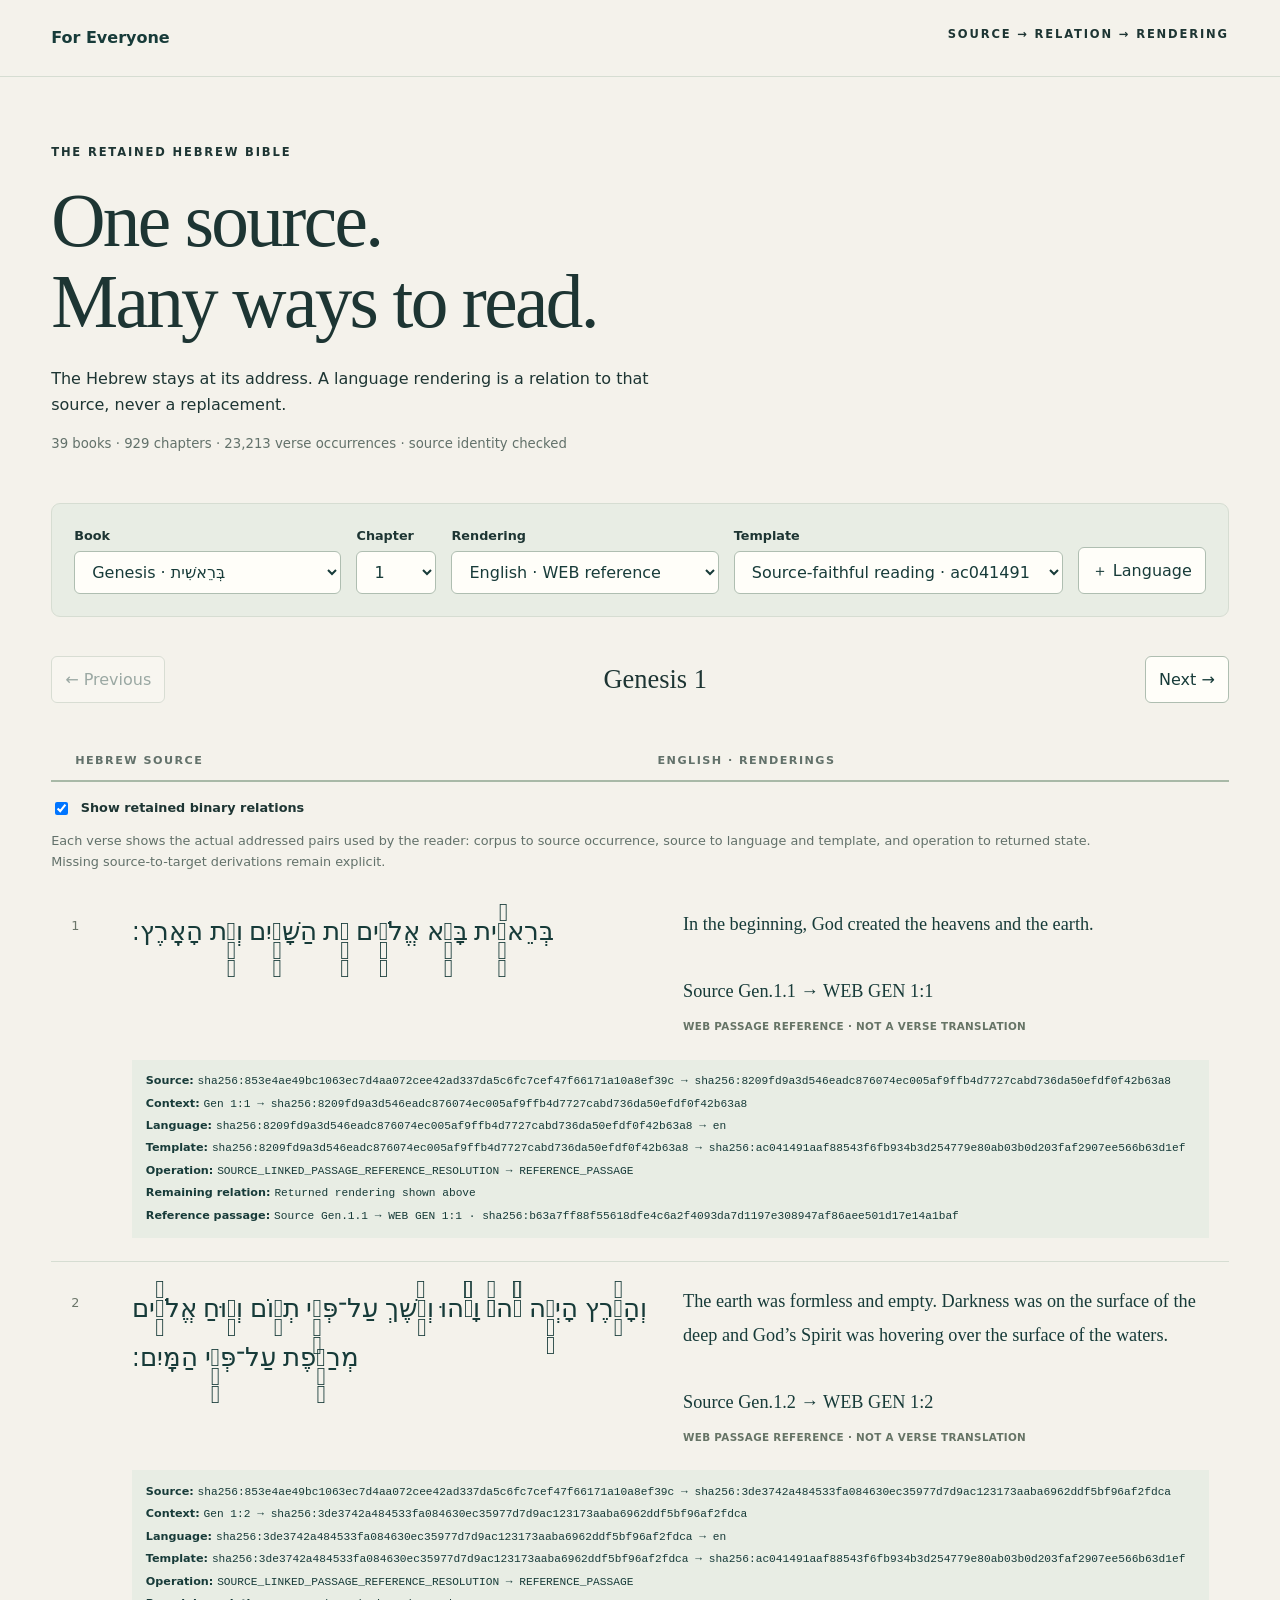
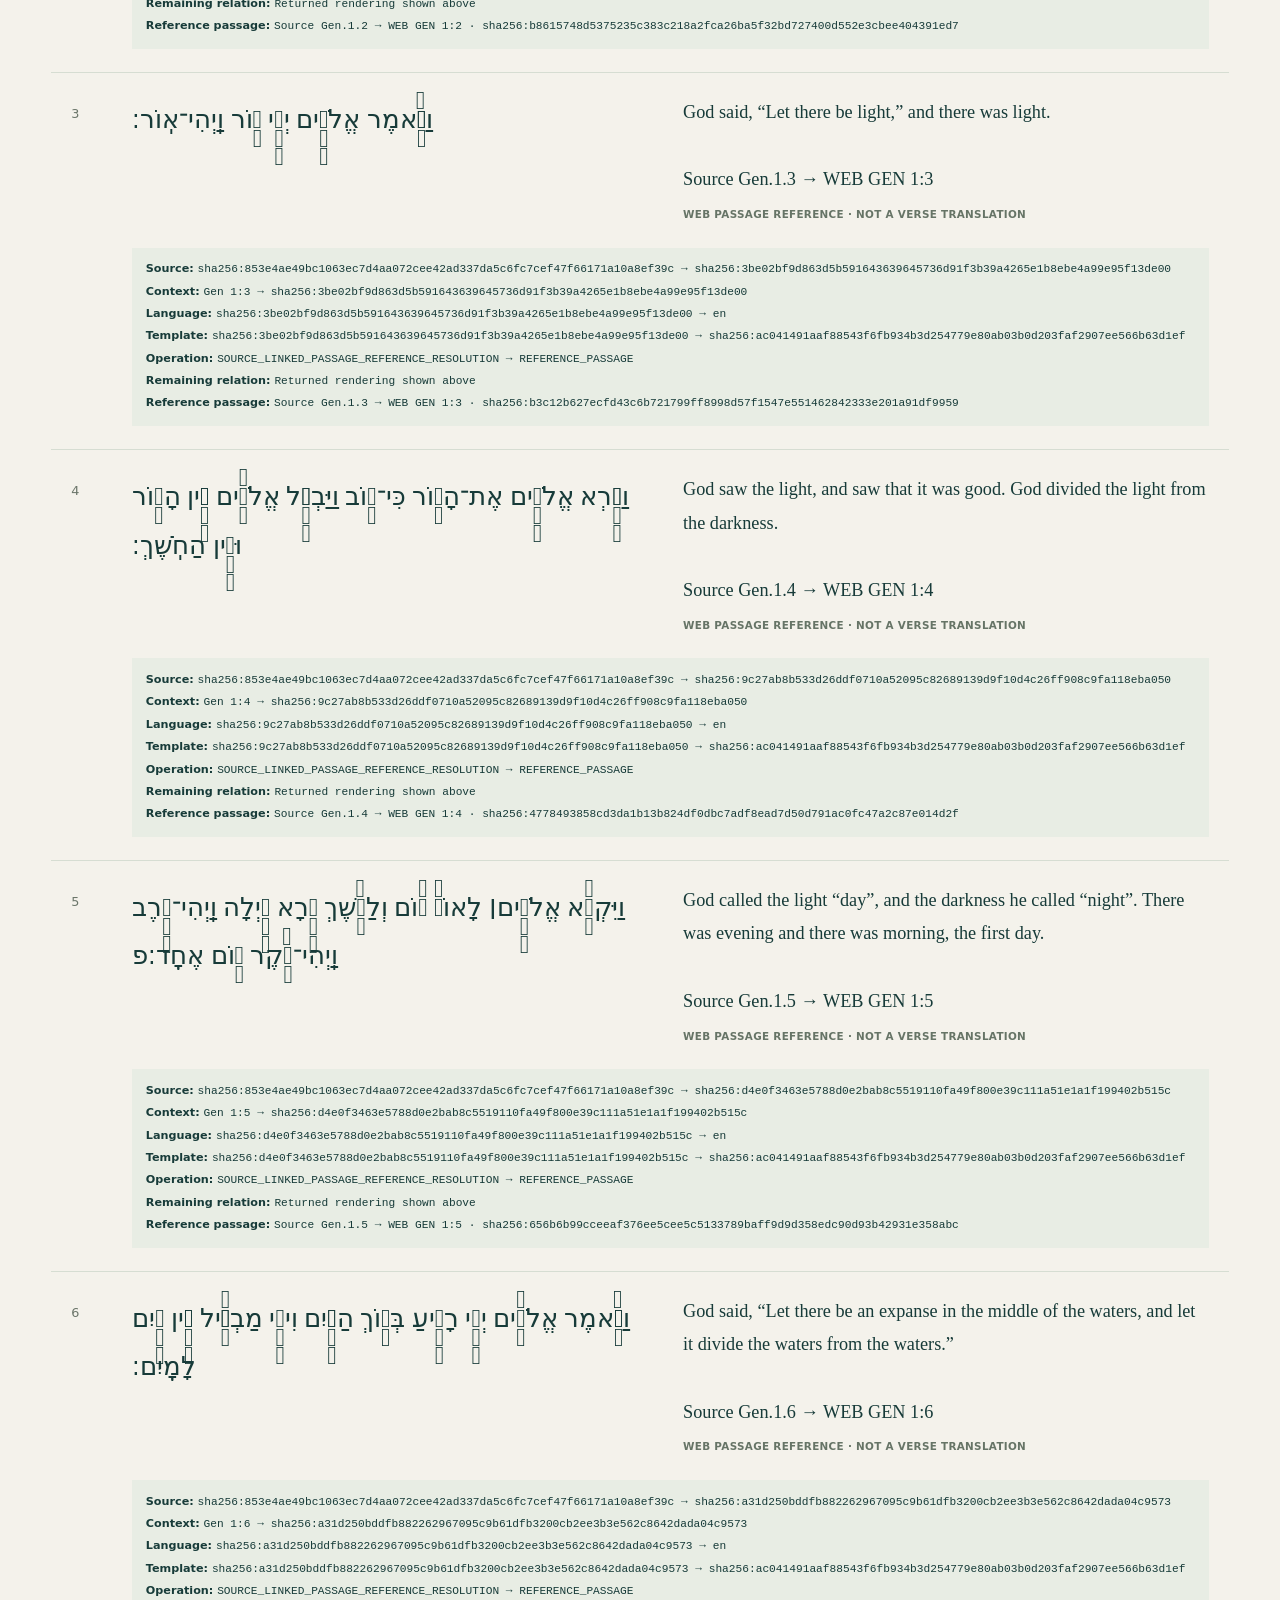
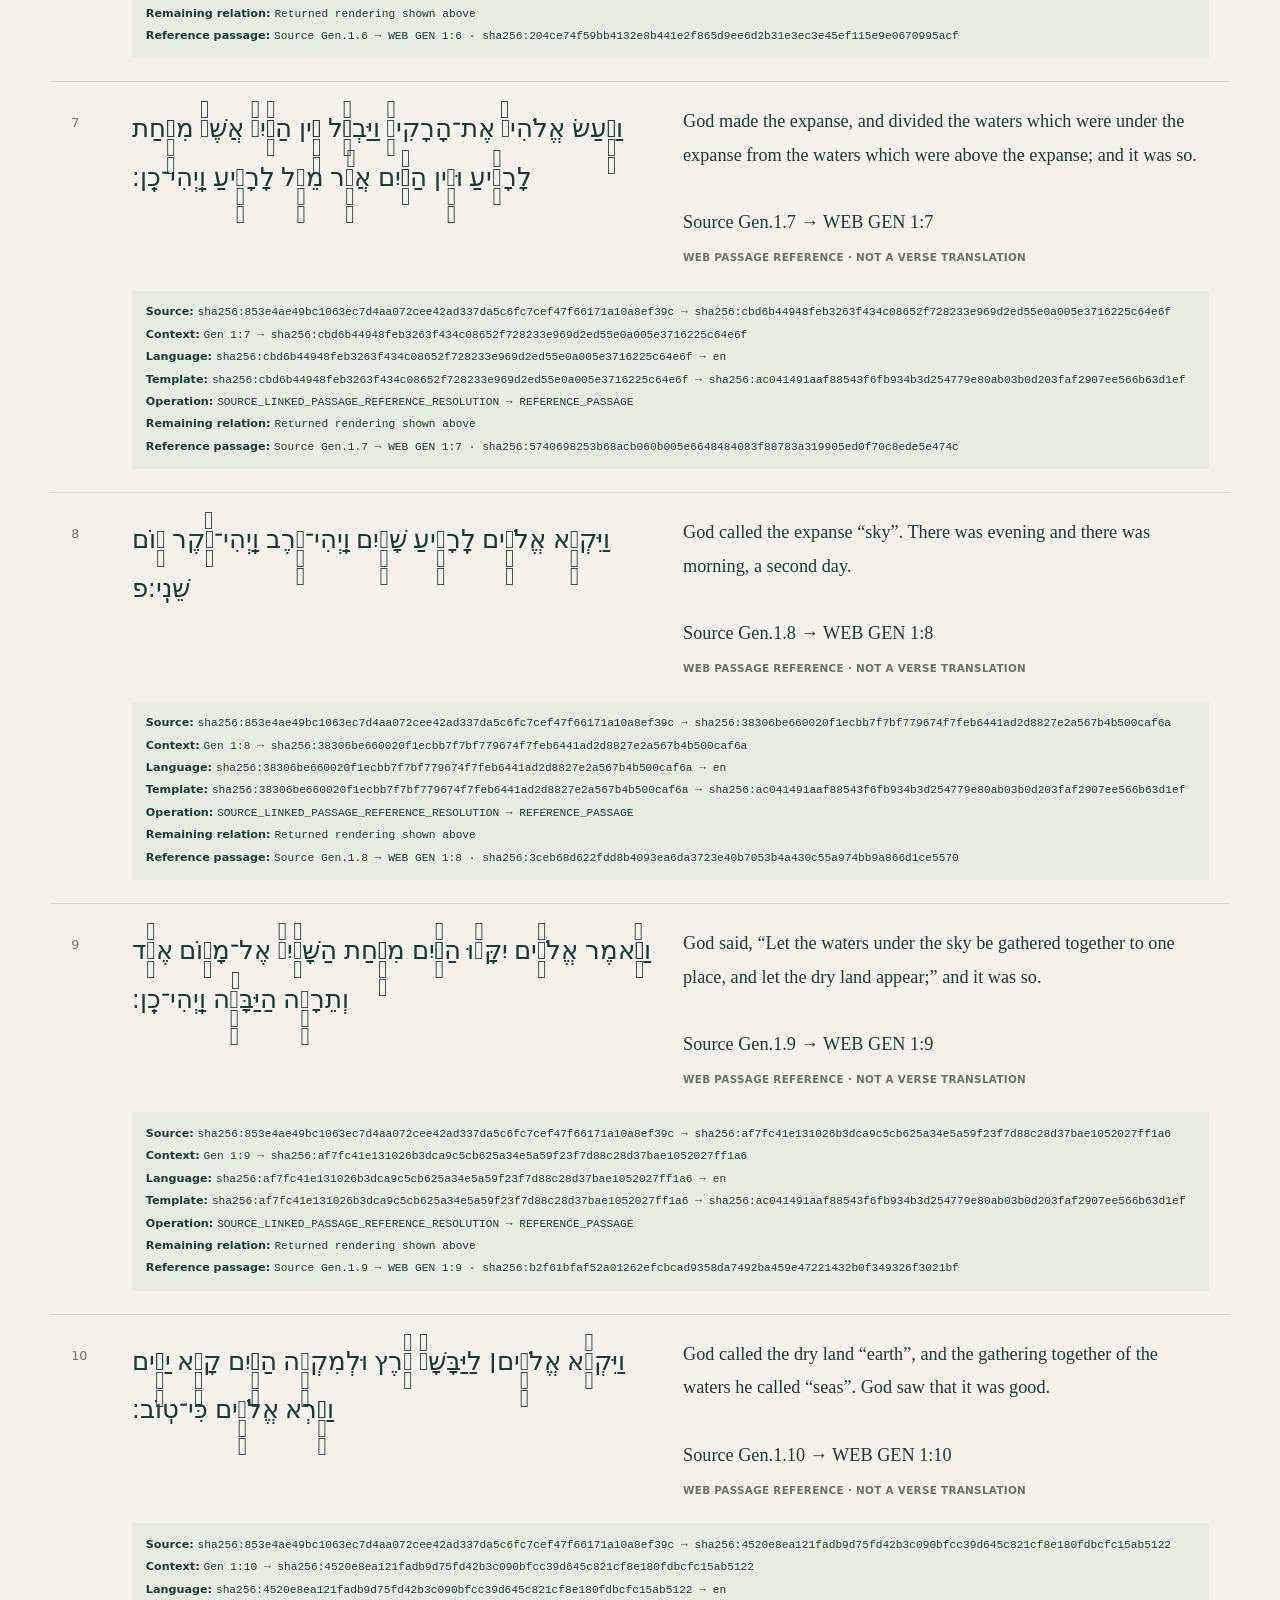
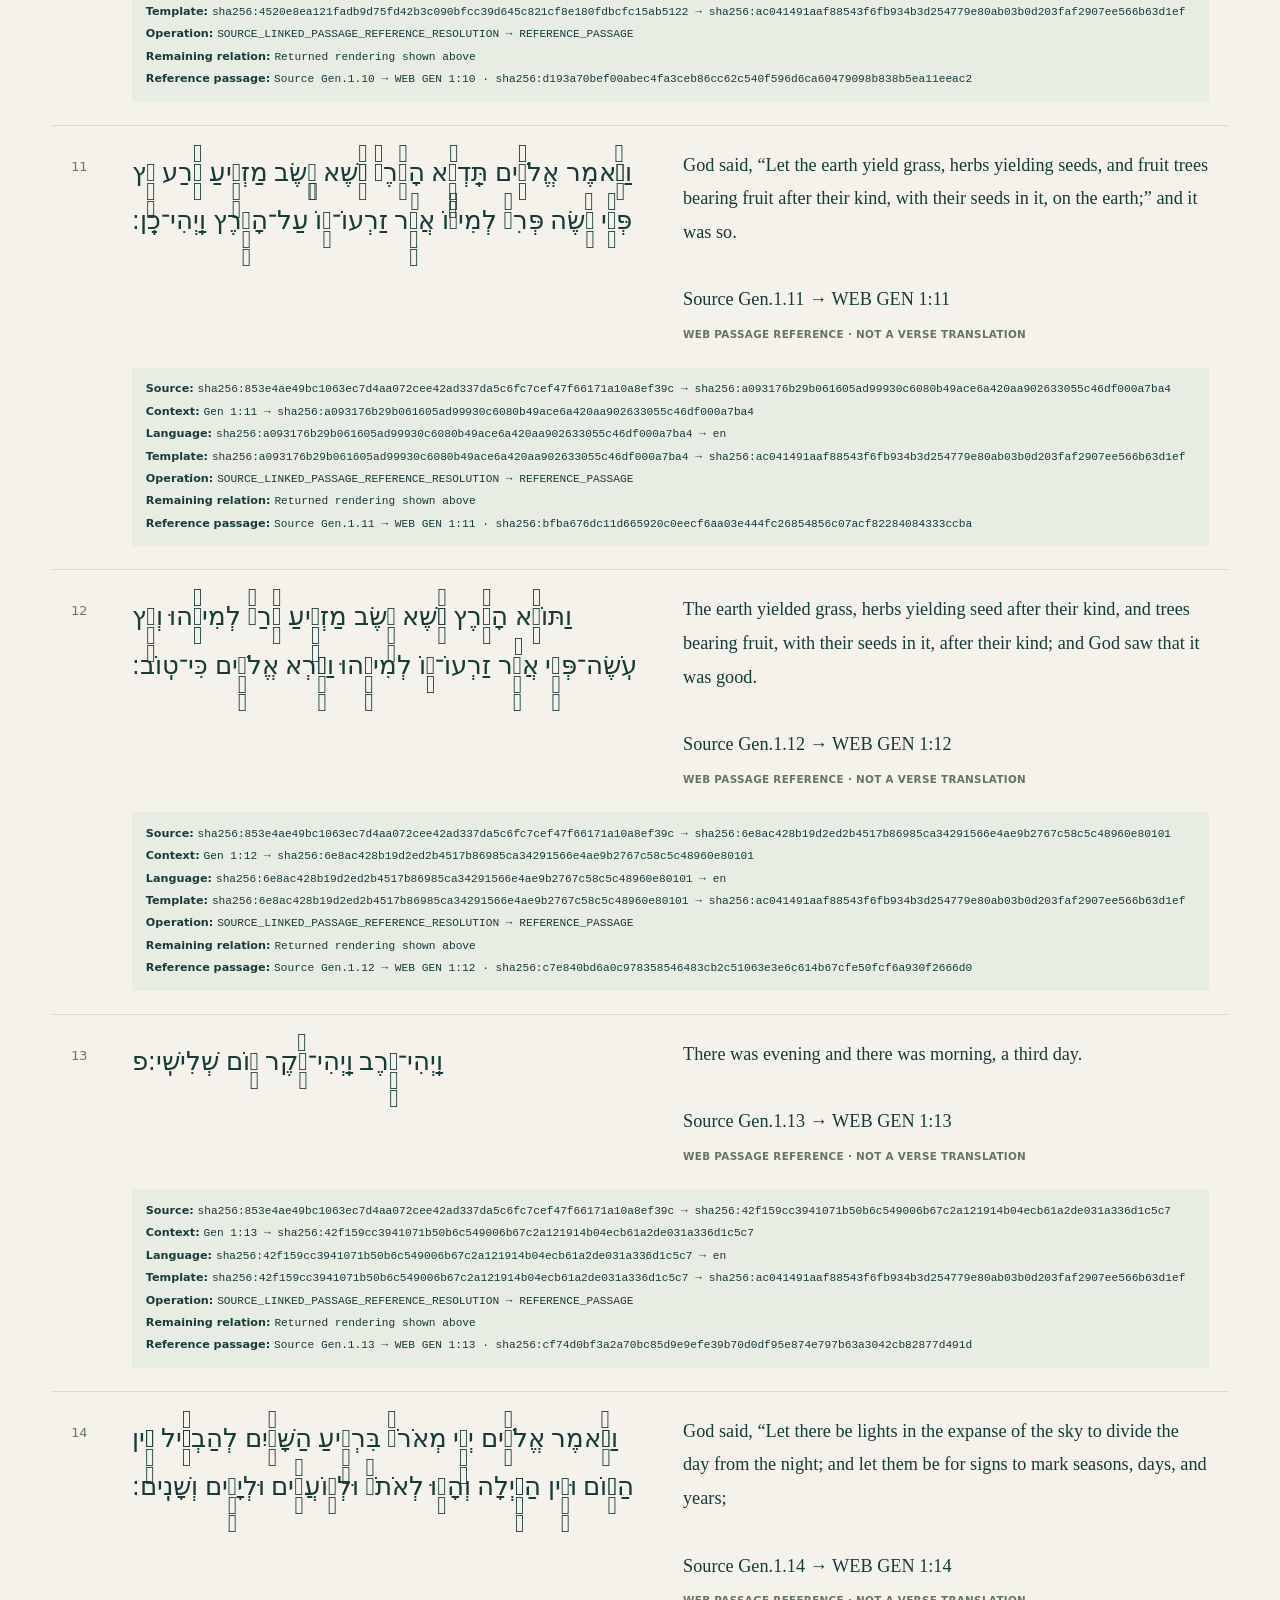
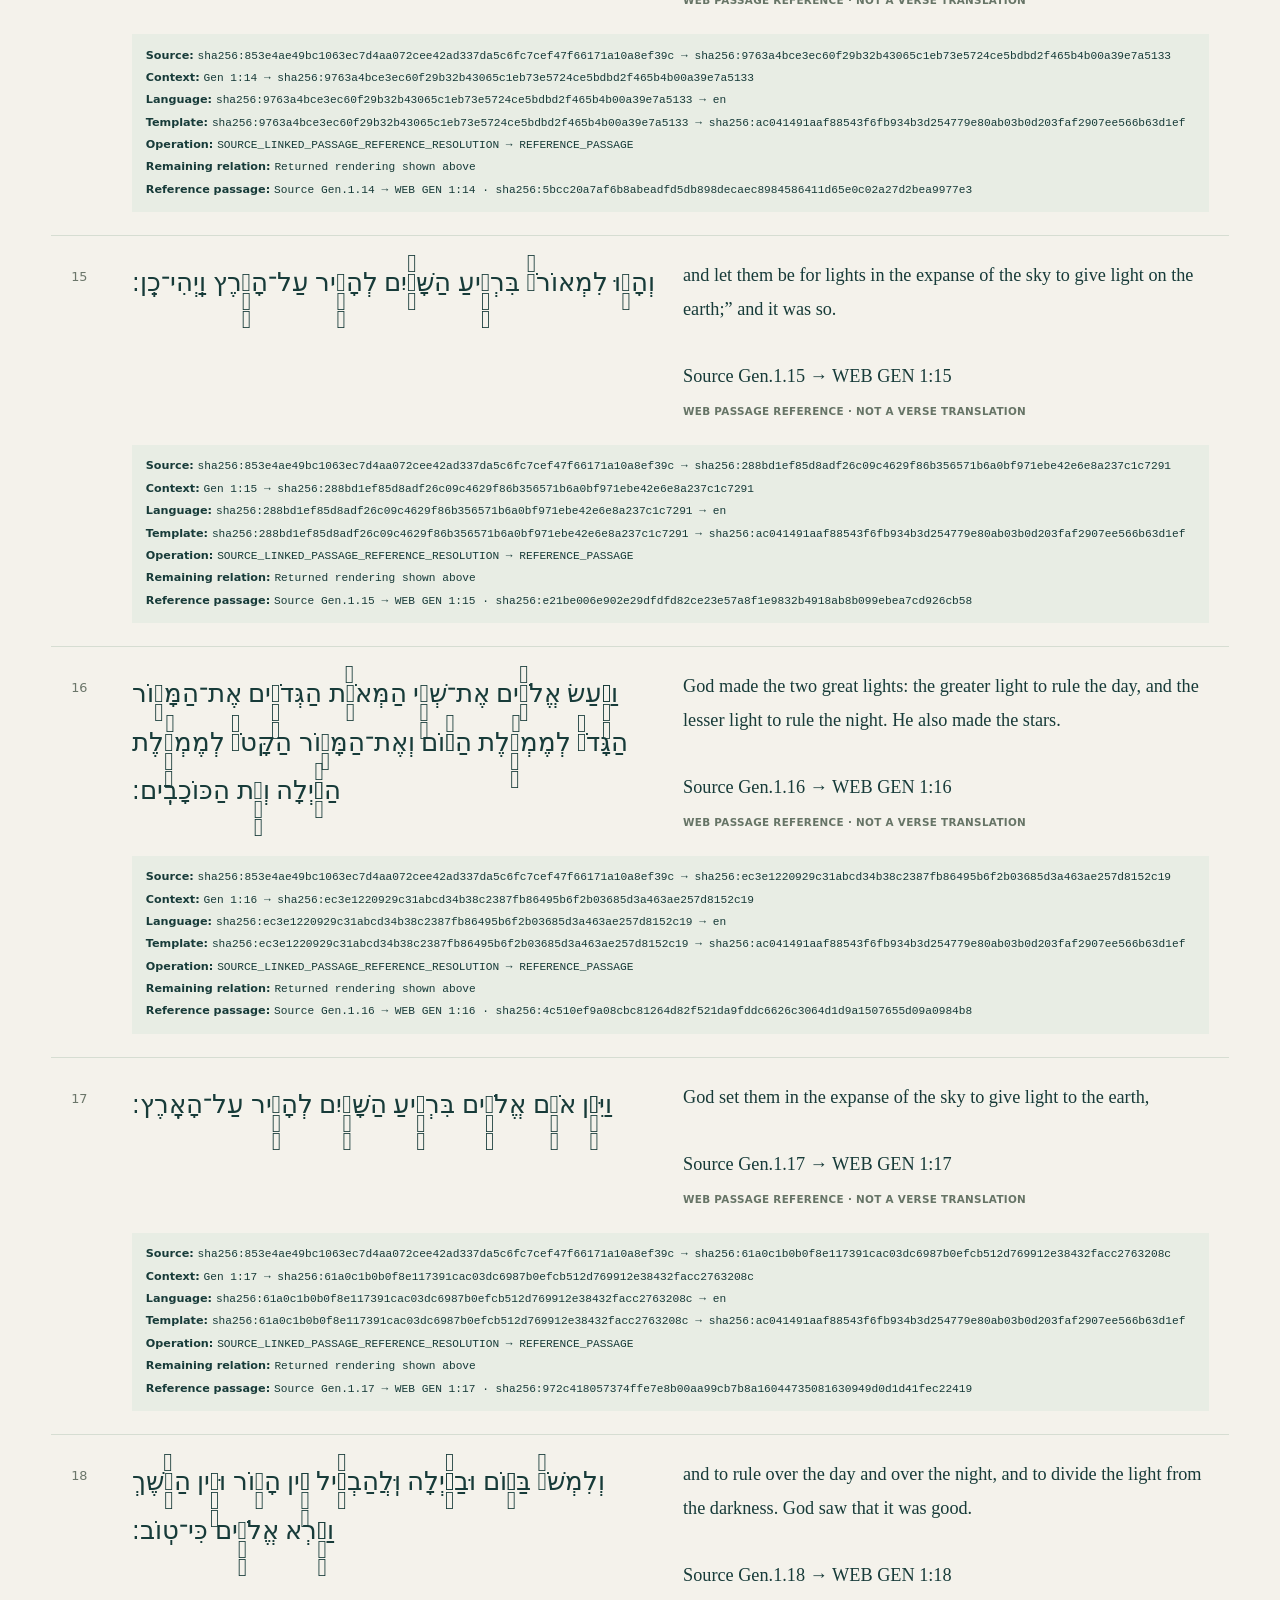
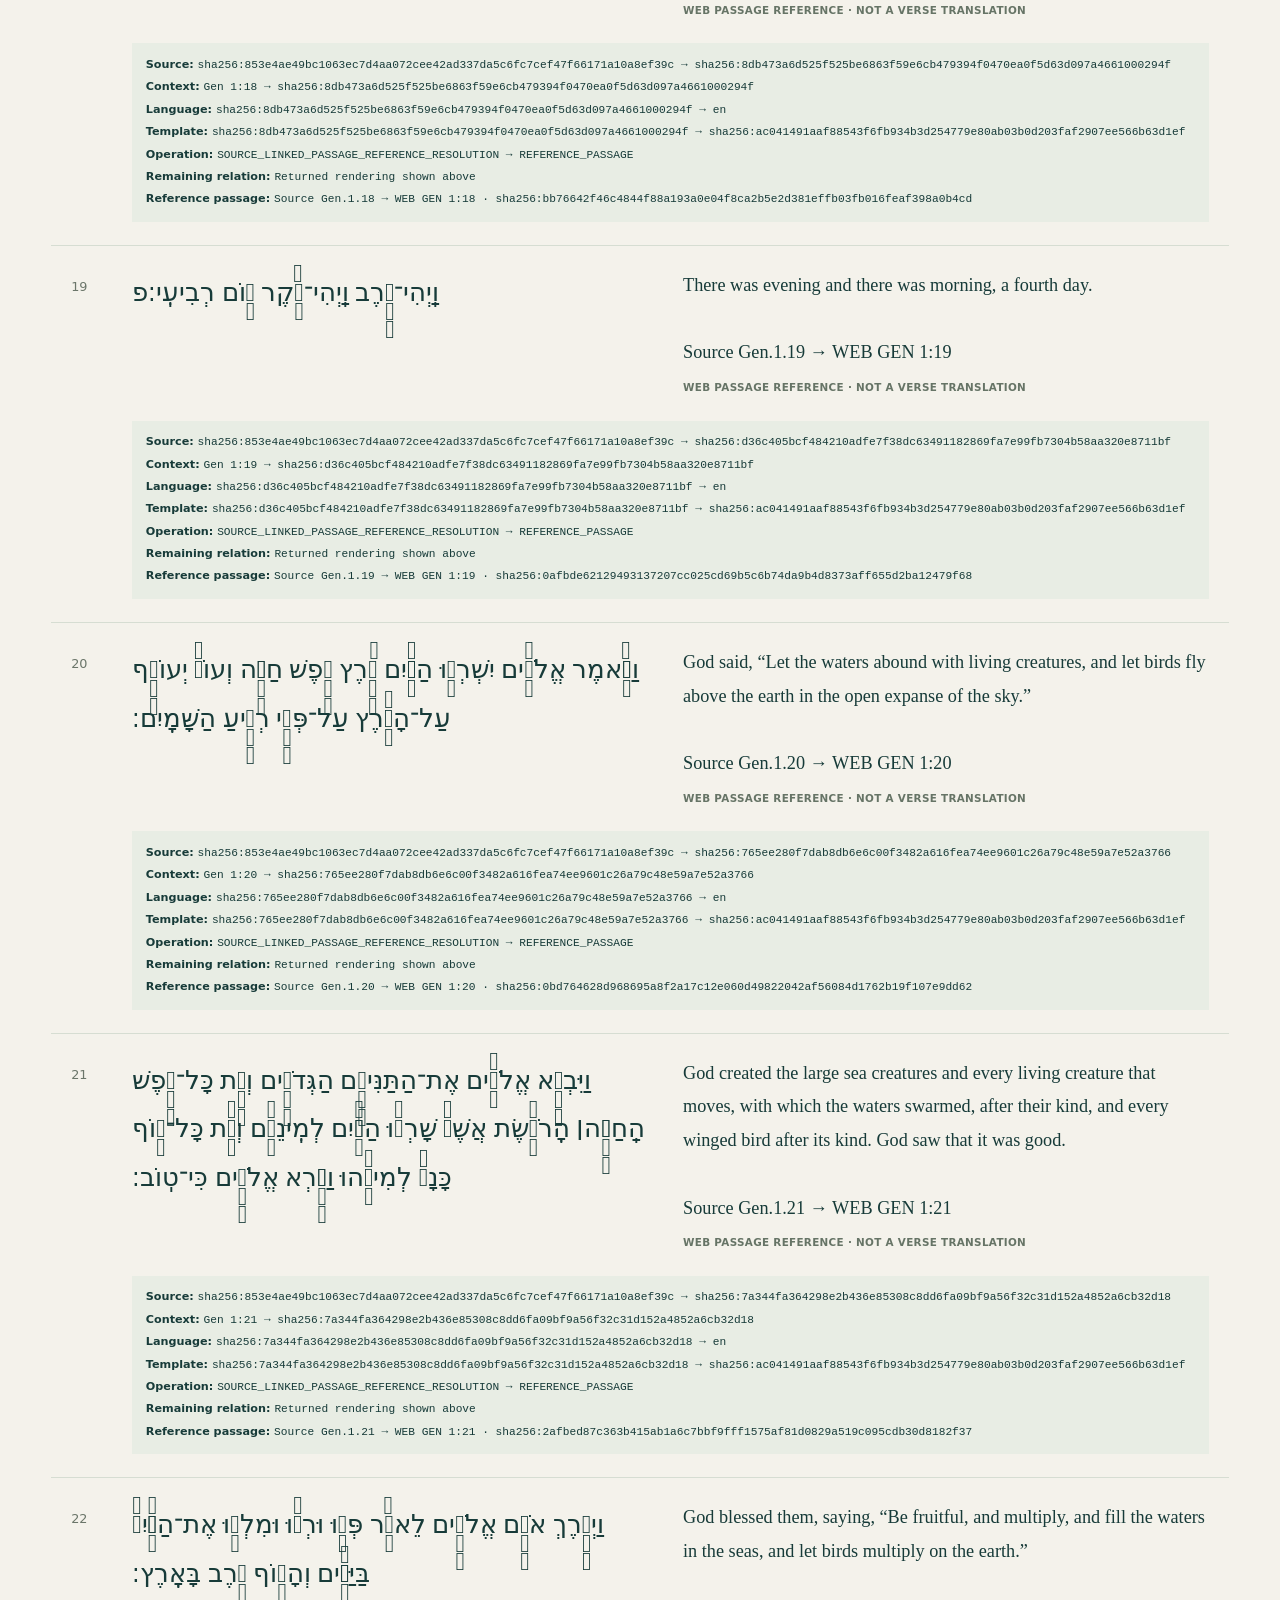
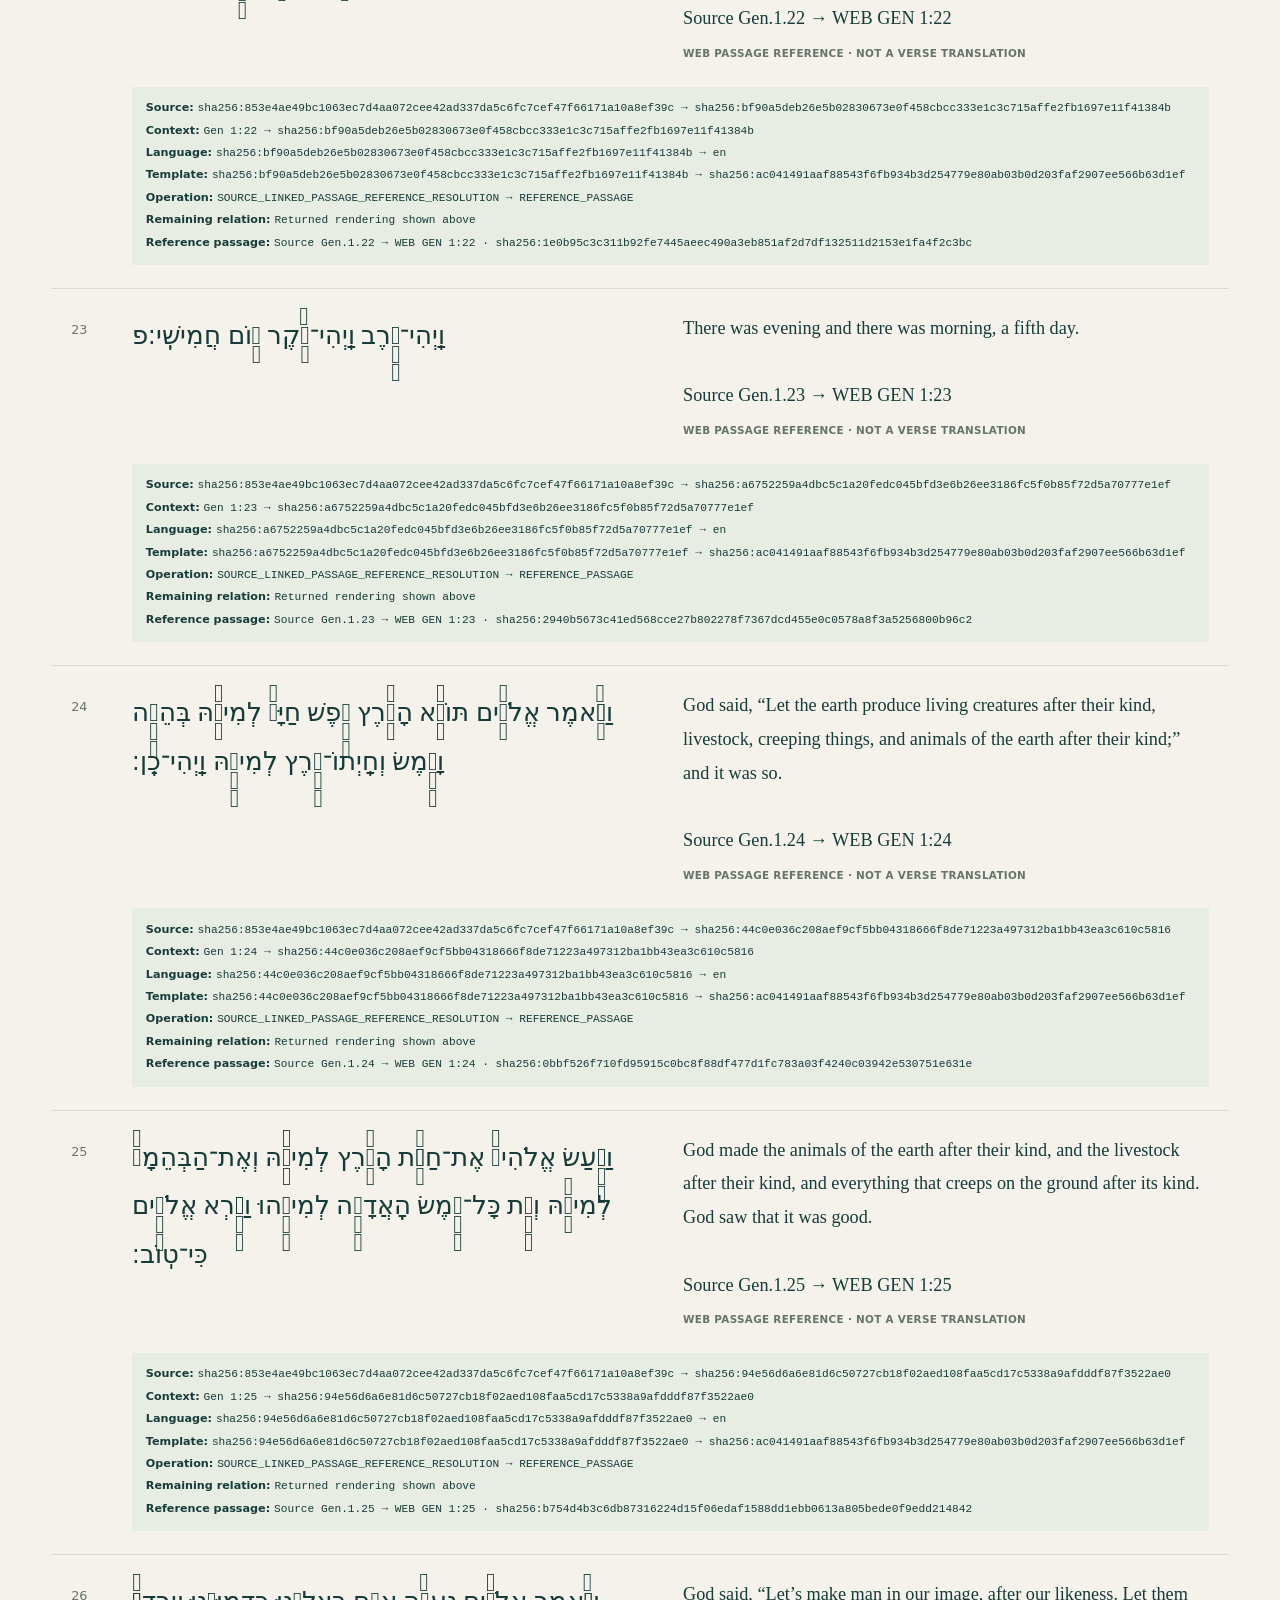
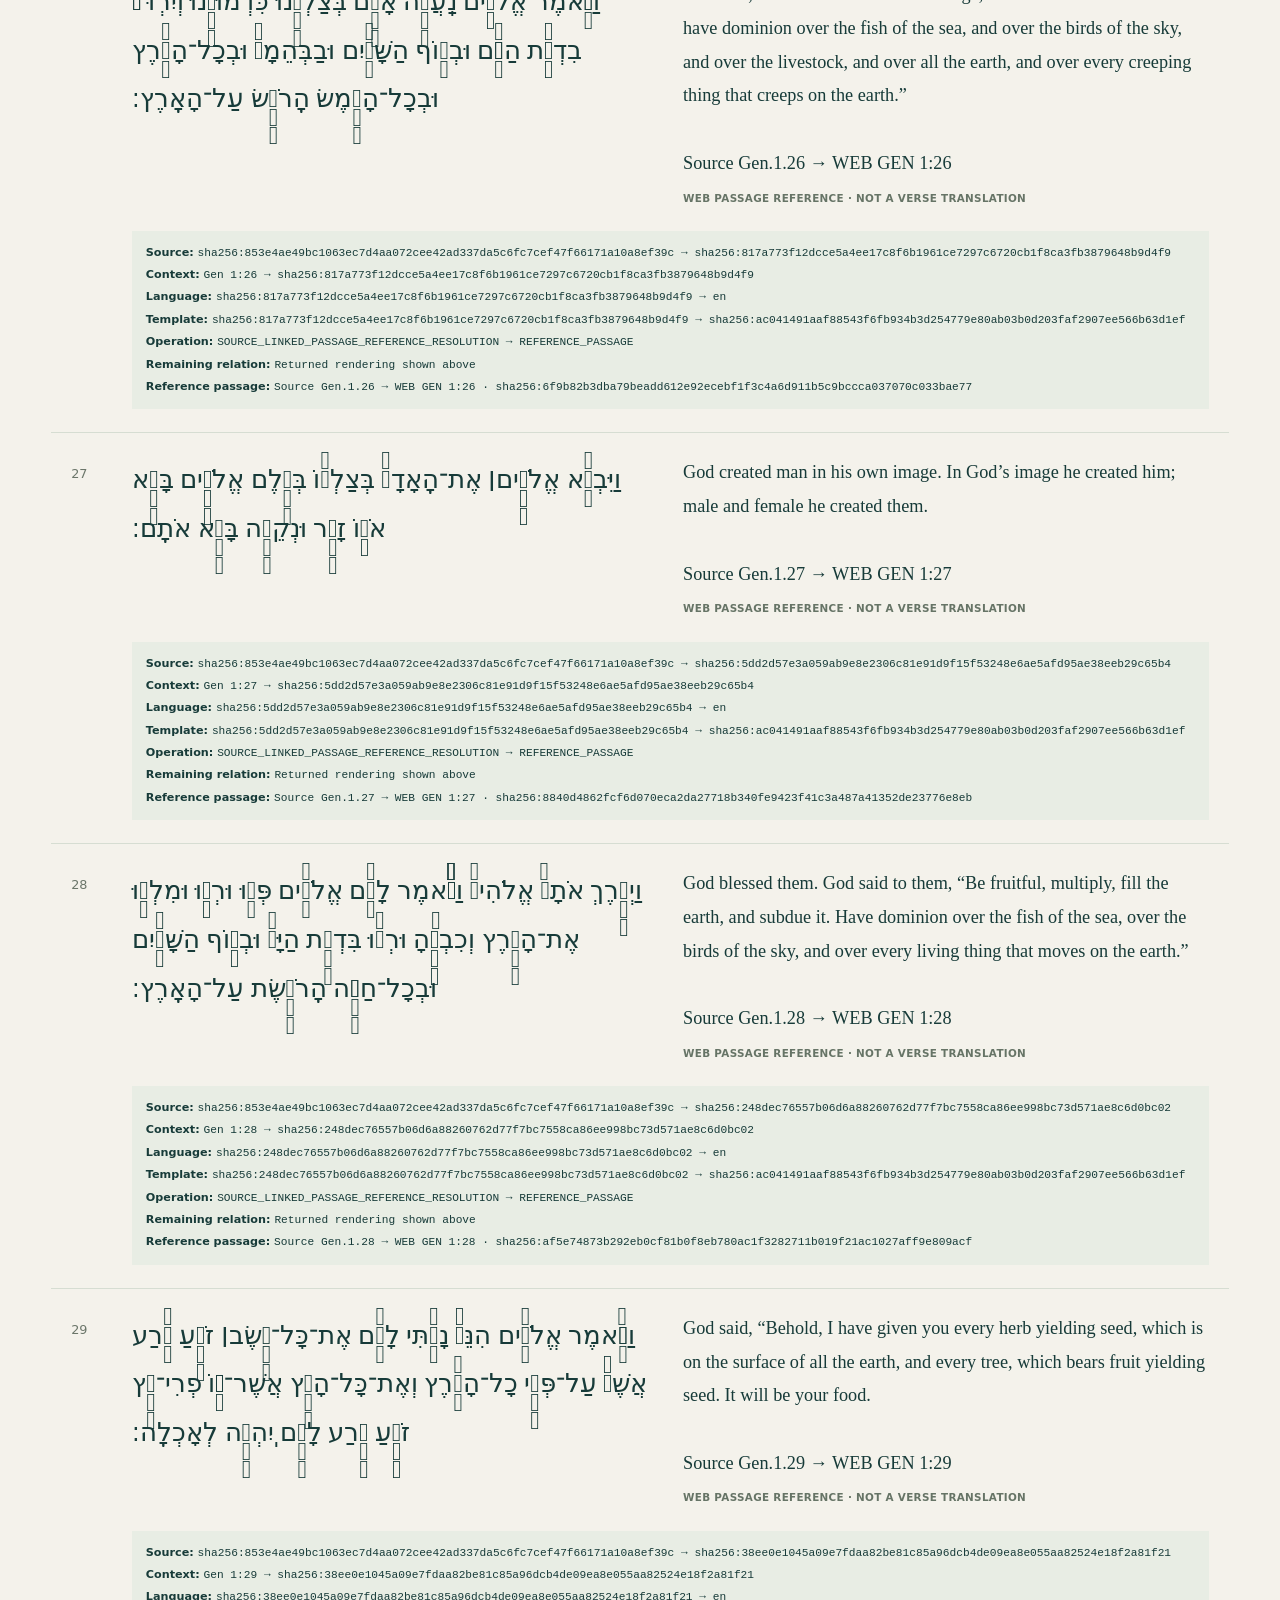
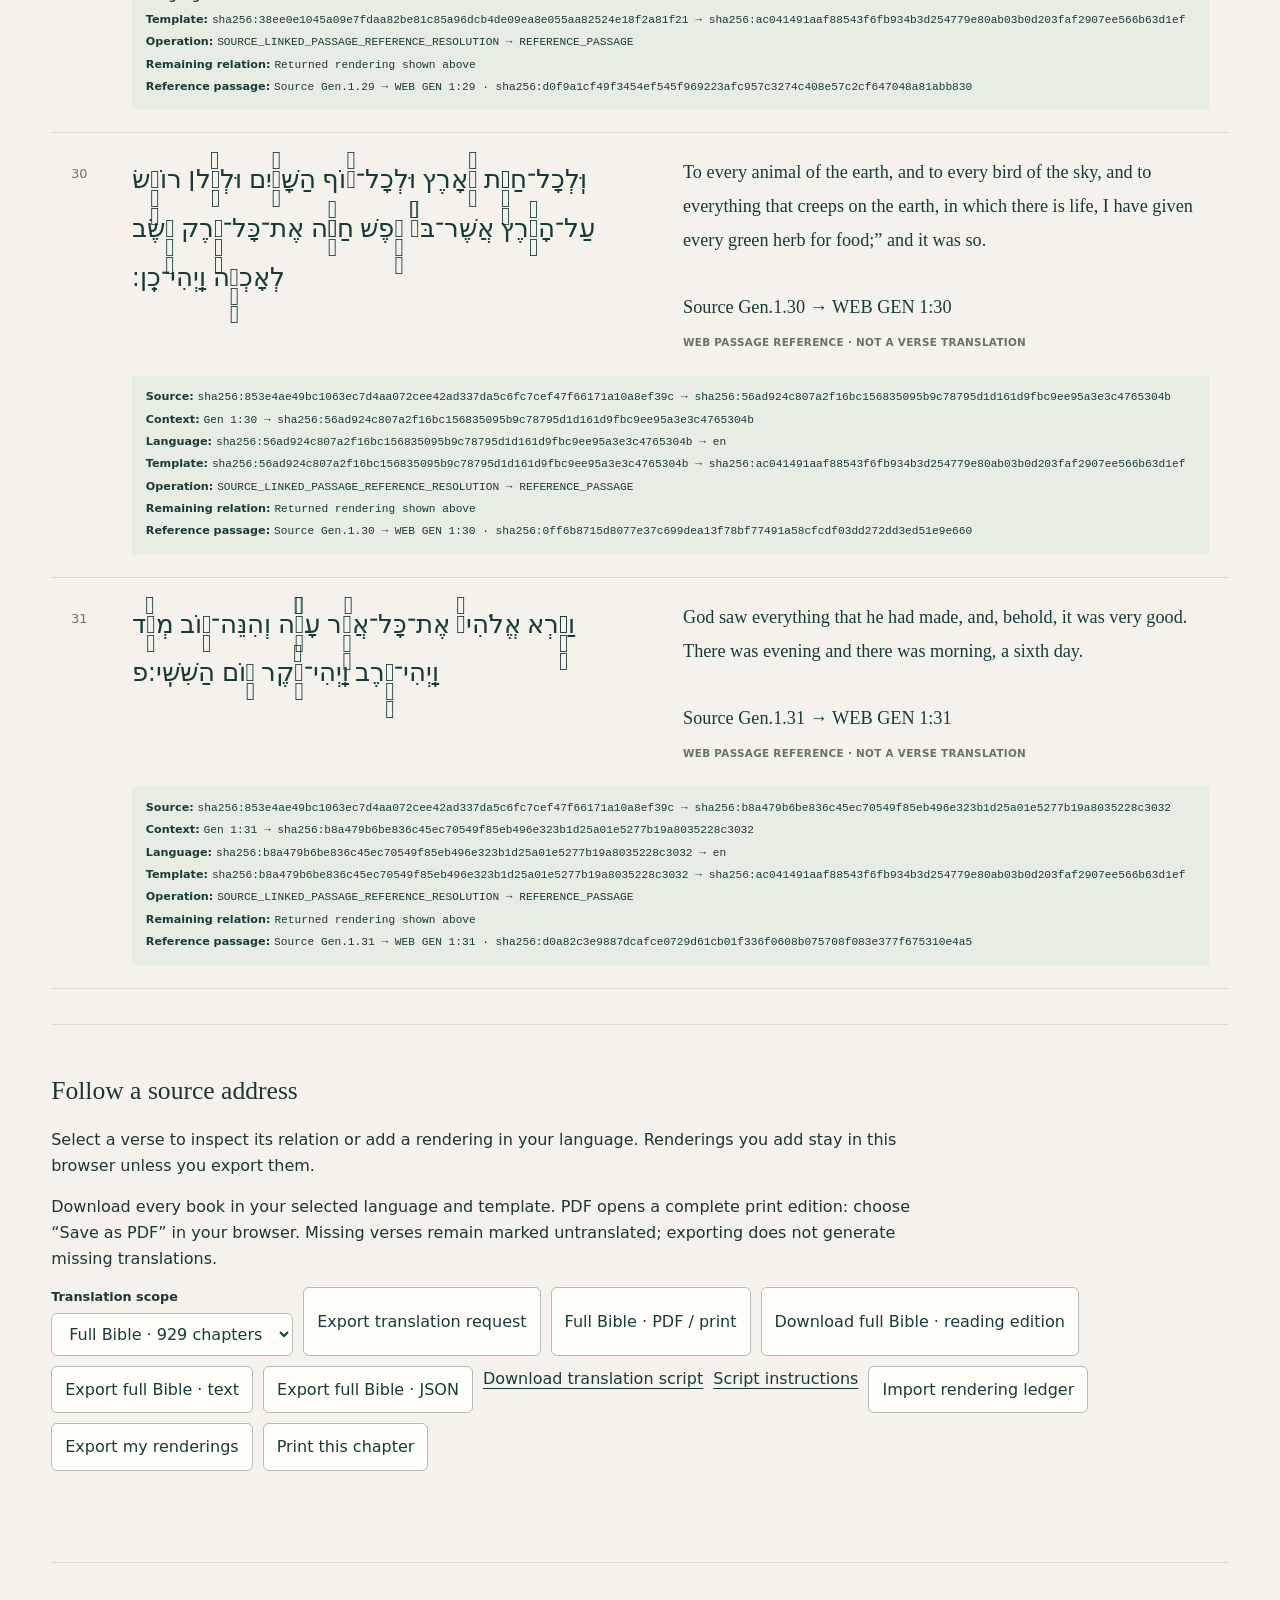
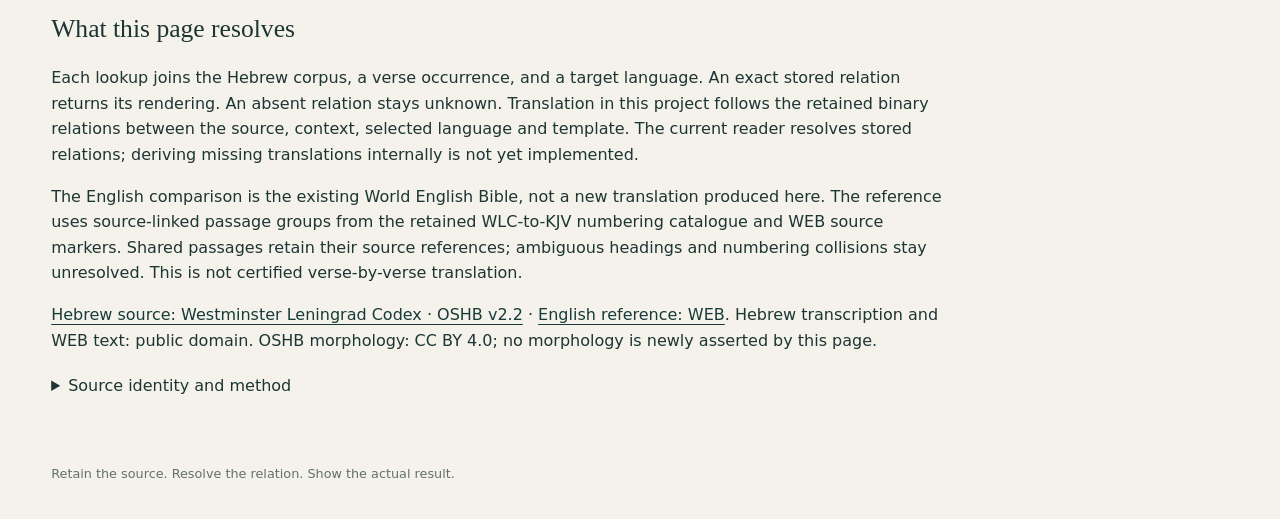
==== commit b1188ee7: "Correct Hebrew reader reference passages using retained source mappings" ====
--- a/hebrew-bible/index.html
+++ b/hebrew-bible/index.html
@@ -1,2 +1,2 @@
 <!doctype html>
-<html lang="en"><head><meta charset="utf-8"><meta name="viewport" content="width=device-width,initial-scale=1"><meta name="theme-color" content="#173b39"><meta name="description" content="Read the retained Hebrew Bible and resolve language renderings by their exact source verse address."><title>Hebrew Bible · Ledger Reader</title><link rel="stylesheet" href="styles.css"><script type="module" src="app.js"></script></head><body><a class="skip" href="#reader">Skip to reading</a><header><a class="home" href="../">For Everyone</a><span class="eyebrow">SOURCE → RELATION → RENDERING</span></header><main><section class="intro"><p class="eyebrow">THE RETAINED HEBREW BIBLE</p><h1>One source.<br>Many ways to read.</h1><p>The Hebrew stays at its address. A language rendering is a relation to that source, never a replacement.</p><p id="load-status" role="status" aria-live="polite">Opening the retained source…</p></section><section id="workspace" hidden><form class="controls" id="navigation"><label>Book<select id="book"></select></label><label>Chapter<select id="chapter"></select></label><label>Rendering<select id="language"><option value="en">English · WEB reference</option><option value="he">Original Hebrew</option><option value="ab">Abkhazian</option><option value="aa">Afar</option><option value="af">Afrikaans</option><option value="ak">Akan</option><option value="tw">Akan</option><option value="sq">Albanian</option><option value="am">Amharic</option><option value="ar">Arabic</option><option value="an">Aragonese</option><option value="hy">Armenian</option><option value="as">Assamese</option><option value="av">Avaric</option><option value="ae">Avestan</option><option value="ay">Aymara</option><option value="az">Azerbaijani</option><option value="bm">Bambara</option><option value="bn">Bangla</option><option value="ba">Bashkir</option><option value="eu">Basque</option><option value="be">Belarusian</option><option value="bh">Bhojpuri</option><option value="bi">Bislama</option><option value="bs">Bosnian</option><option value="br">Breton</option><option value="bg">Bulgarian</option><option value="my">Burmese</option><option value="ca">Catalan</option><option value="ch">Chamorro</option><option value="ce">Chechen</option><option value="zh">Chinese</option><option value="cu">Church Slavic</option><option value="cv">Chuvash</option><option value="kw">Cornish</option><option value="co">Corsican</option><option value="cr">Cree</option><option value="hr">Croatian</option><option value="cs">Czech</option><option value="da">Danish</option><option value="dv">Divehi</option><option value="nl">Dutch</option><option value="dz">Dzongkha</option><option value="eo">Esperanto</option><option value="et">Estonian</option><option value="ee">Ewe</option><option value="fo">Faroese</option><option value="fj">Fijian</option><option value="tl">Filipino</option><option value="fi">Finnish</option><option value="fr">French</option><option value="ff">Fula</option><option value="gl">Galician</option><option value="lg">Ganda</option><option value="ka">Georgian</option><option value="de">German</option><option value="el">Greek</option><option value="gn">Guarani</option><option value="gu">Gujarati</option><option value="ht">Haitian Creole</option><option value="ha">Hausa</option><option value="hz">Herero</option><option value="hi">Hindi</option><option value="ho">Hiri Motu</option><option value="hu">Hungarian</option><option value="is">Icelandic</option><option value="io">Ido</option><option value="ig">Igbo</option><option value="id">Indonesian</option><option value="ia">Interlingua</option><option value="ie">Interlingue</option><option value="iu">Inuktitut</option><option value="ik">Inupiaq</option><option value="ga">Irish</option><option value="it">Italian</option><option value="ja">Japanese</option><option value="jv">Javanese</option><option value="kl">Kalaallisut</option><option value="kn">Kannada</option><option value="kr">Kanuri</option><option value="ks">Kashmiri</option><option value="kk">Kazakh</option><option value="km">Khmer</option><option value="ki">Kikuyu</option><option value="rw">Kinyarwanda</option><option value="kv">Komi</option><option value="kg">Kongo</option><option value="ko">Korean</option><option value="kj">Kuanyama</option><option value="ku">Kurdish</option><option value="ky">Kyrgyz</option><option value="lo">Lao</option><option value="la">Latin</option><option value="lv">Latvian</option><option value="li">Limburgish</option><option value="ln">Lingala</option><option value="lt">Lithuanian</option><option value="lu">Luba-Katanga</option><option value="lb">Luxembourgish</option><option value="mk">Macedonian</option><option value="mg">Malagasy</option><option value="ms">Malay</option><option value="ml">Malayalam</option><option value="mt">Maltese</option><option value="gv">Manx</option><option value="mi">Māori</option><option value="mr">Marathi</option><option value="mh">Marshallese</option><option value="mn">Mongolian</option><option value="na">Nauru</option><option value="nv">Navajo</option><option value="ng">Ndonga</option><option value="ne">Nepali</option><option value="nd">North Ndebele</option><option value="se">Northern Sami</option><option value="no">Norwegian</option><option value="nb">Norwegian Bokmål</option><option value="nn">Norwegian Nynorsk</option><option value="ny">Nyanja</option><option value="oc">Occitan</option><option value="or">Odia</option><option value="oj">Ojibwa</option><option value="om">Oromo</option><option value="os">Ossetic</option><option value="pi">Pali</option><option value="ps">Pashto</option><option value="fa">Persian</option><option value="pl">Polish</option><option value="pt">Portuguese</option><option value="pa">Punjabi</option><option value="qu">Quechua</option><option value="ro">Romanian</option><option value="rm">Romansh</option><option value="rn">Rundi</option><option value="ru">Russian</option><option value="sm">Samoan</option><option value="sg">Sango</option><option value="sa">Sanskrit</option><option value="sc">Sardinian</option><option value="gd">Scottish Gaelic</option><option value="sr">Serbian</option><option value="sn">Shona</option><option value="ii">Sichuan Yi</option><option value="sd">Sindhi</option><option value="si">Sinhala</option><option value="sk">Slovak</option><option value="sl">Slovenian</option><option value="so">Somali</option><option value="nr">South Ndebele</option><option value="st">Southern Sotho</option><option value="es">Spanish</option><option value="su">Sundanese</option><option value="sw">Swahili</option><option value="ss">Swati</option><option value="sv">Swedish</option><option value="ty">Tahitian</option><option value="tg">Tajik</option><option value="ta">Tamil</option><option value="tt">Tatar</option><option value="te">Telugu</option><option value="th">Thai</option><option value="bo">Tibetan</option><option value="ti">Tigrinya</option><option value="to">Tongan</option><option value="ts">Tsonga</option><option value="tn">Tswana</option><option value="tr">Turkish</option><option value="tk">Turkmen</option><option value="uk">Ukrainian</option><option value="ur">Urdu</option><option value="ug">Uyghur</option><option value="uz">Uzbek</option><option value="ve">Venda</option><option value="vi">Vietnamese</option><option value="vo">Volapük</option><option value="wa">Walloon</option><option value="cy">Welsh</option><option value="fy">Western Frisian</option><option value="wo">Wolof</option><option value="xh">Xhosa</option><option value="yi">Yiddish</option><option value="yo">Yoruba</option><option value="za">Zhuang</option><option value="zu">Zulu</option></select></label><label>Template<select id="template"><option value="source-faithful">Source-faithful reading</option><option value="plain-reading">Plain-language reading</option><option value="custom">Custom template…</option></select></label><button type="button" id="add-language">＋ Language</button></form><div class="reading-bar"><button id="prev" aria-label="Previous chapter">← Previous</button><h2 id="chapter-title"></h2><button id="next" aria-label="Next chapter">Next →</button></div><div class="column-headings"><span>HEBREW SOURCE</span><span id="target-heading">ENGLISH · REFERENCE TRANSLATION</span></div><label class="relation-switch"><input id="show-relations" type="checkbox" checked> Show retained binary relations</label><p class="relation-explanation">Each verse shows the actual addressed pairs used by the reader: corpus to source occurrence, source to language and template, and operation to returned state. Missing source-to-target derivations remain explicit.</p><section id="reader" tabindex="-1" aria-label="Bible verses"></section><section class="tools"><h2>Follow a source address</h2><p>Select a verse to inspect its relation or add a rendering in your language. Renderings you add stay in this browser unless you export them.</p><p>Download every book in your selected language and template. PDF opens a complete print edition: choose “Save as PDF” in your browser. Missing verses remain marked untranslated; exporting does not generate missing translations.</p><div class="tool-buttons"><label>Translation scope<select id="translation-scope"><option value="corpus">Full Bible · 929 chapters</option><option value="book">Selected book</option><option value="request">Selected chapter</option></select></label><button id="request-translation">Export translation request</button><button id="export-full-pdf">Full Bible · PDF / print</button><button id="export-full-html">Download full Bible · reading edition</button><button id="export-full-text">Export full Bible · text</button><button id="export-full-json">Export full Bible · JSON</button><a class="script-link" href="translate.py" download>Download translation script</a><a class="script-link" href="README.md">Script instructions</a><button id="import">Import rendering ledger</button><button id="export">Export my renderings</button><button id="print">Print this chapter</button></div><input type="file" id="import-file" accept="application/json,.json" hidden><p id="tool-status" role="status" aria-live="polite"></p></section></section><section class="about"><h2>What this page resolves</h2><p>Each lookup joins the Hebrew corpus, a verse occurrence, and a target language. An exact stored relation returns its rendering. An absent relation stays unknown. Translation in this project follows the retained binary relations between the source, context, selected language and template. The current reader resolves stored relations; deriving missing translations internally is not yet implemented.</p><p>The English comparison is the existing World English Bible, not a new translation produced here. This retained alignment has 202 verse entries without an English match; chapter and verse numbering may differ between witnesses.</p><p><a href="https://github.com/openscriptures/morphhb/releases/tag/v.2.2">Hebrew source: Westminster Leningrad Codex · OSHB v2.2</a> · <a href="https://ebible.org/engwebp/copyright.htm">English reference: WEB</a>. Hebrew transcription and WEB text: public domain. OSHB morphology: CC BY 4.0; no morphology is newly asserted by this page.</p><details><summary>Source identity and method</summary><p id="source-identity"></p><p>Local renderings are labelled user-provided. Importing or storing a relation does not verify linguistic accuracy or causal equivalence. No AI service, paid API or automatic external translation runs in this page. The downloadable script reuses WHY Translate: exact ledger lookup first, optional generation only with its explicit --ai flag. Select a template, export a chapter request, run the script and import its returned rendering ledger. Generated text remains a candidate.</p></details></section></main><footer>Retain the source. Resolve the relation. Show the actual result.</footer><dialog id="verse-dialog"><form method="dialog"><button class="close" aria-label="Close verse">×</button></form><h2 id="verse-title"></h2><p class="address" id="verse-address"></p><p id="verse-source" lang="he" dir="rtl" class="hebrew"></p><p id="relation-status"></p><details><summary>Actual relation</summary><pre id="relation-details"></pre></details><form id="rendering-form"><label>Rendering language<input id="record-language" required maxlength="45" placeholder="e.g. fr, mi, lo"></label><label>Your rendering<textarea id="record-text" rows="5" required maxlength="30000"></textarea></label><label>Provenance or note<input id="record-provenance" maxlength="1500" required placeholder="Who supplied this rendering, and from what source?"></label><button type="submit">Save as user-provided rendering</button><p id="record-status" role="status"></p></form></dialog><dialog id="language-dialog"><form id="language-form"><h2>Choose a language</h2><p>Use a language tag, such as fr, mi or lo. A language without an addressed rendering remains untranslated.</p><label>Language tag<input id="new-language" maxlength="45" required></label><div class="tool-buttons"><button type="submit">Show language</button><button type="button" id="cancel-language">Cancel</button></div><p id="language-status" role="status"></p></form></dialog><dialog id="template-dialog"><form id="template-form"><h2>Selected translation template</h2><label>Template instructions<textarea id="template-text" rows="6" maxlength="6000" required></textarea></label><p>The source and uncertainty remain authoritative. A template changes the rendering request; it does not verify its result.</p><button type="submit">Use this template</button><button type="button" id="cancel-template">Cancel</button></form></dialog></body></html>+<html lang="en"><head><meta charset="utf-8"><meta name="viewport" content="width=device-width,initial-scale=1"><meta name="theme-color" content="#173b39"><meta name="description" content="Read the retained Hebrew Bible and resolve language renderings by their exact source verse address."><title>Hebrew Bible · Ledger Reader</title><link rel="stylesheet" href="styles.css"><script type="module" src="app.js"></script></head><body><a class="skip" href="#reader">Skip to reading</a><header><a class="home" href="../">For Everyone</a><span class="eyebrow">SOURCE → RELATION → RENDERING</span></header><main><section class="intro"><p class="eyebrow">THE RETAINED HEBREW BIBLE</p><h1>One source.<br>Many ways to read.</h1><p>The Hebrew stays at its address. A language rendering is a relation to that source, never a replacement.</p><p id="load-status" role="status" aria-live="polite">Opening the retained source…</p></section><section id="workspace" hidden><form class="controls" id="navigation"><label>Book<select id="book"></select></label><label>Chapter<select id="chapter"></select></label><label>Rendering<select id="language"><option value="en">English · WEB reference</option><option value="he">Original Hebrew</option><option value="ab">Abkhazian</option><option value="aa">Afar</option><option value="af">Afrikaans</option><option value="ak">Akan</option><option value="tw">Akan</option><option value="sq">Albanian</option><option value="am">Amharic</option><option value="ar">Arabic</option><option value="an">Aragonese</option><option value="hy">Armenian</option><option value="as">Assamese</option><option value="av">Avaric</option><option value="ae">Avestan</option><option value="ay">Aymara</option><option value="az">Azerbaijani</option><option value="bm">Bambara</option><option value="bn">Bangla</option><option value="ba">Bashkir</option><option value="eu">Basque</option><option value="be">Belarusian</option><option value="bh">Bhojpuri</option><option value="bi">Bislama</option><option value="bs">Bosnian</option><option value="br">Breton</option><option value="bg">Bulgarian</option><option value="my">Burmese</option><option value="ca">Catalan</option><option value="ch">Chamorro</option><option value="ce">Chechen</option><option value="zh">Chinese</option><option value="cu">Church Slavic</option><option value="cv">Chuvash</option><option value="kw">Cornish</option><option value="co">Corsican</option><option value="cr">Cree</option><option value="hr">Croatian</option><option value="cs">Czech</option><option value="da">Danish</option><option value="dv">Divehi</option><option value="nl">Dutch</option><option value="dz">Dzongkha</option><option value="eo">Esperanto</option><option value="et">Estonian</option><option value="ee">Ewe</option><option value="fo">Faroese</option><option value="fj">Fijian</option><option value="tl">Filipino</option><option value="fi">Finnish</option><option value="fr">French</option><option value="ff">Fula</option><option value="gl">Galician</option><option value="lg">Ganda</option><option value="ka">Georgian</option><option value="de">German</option><option value="el">Greek</option><option value="gn">Guarani</option><option value="gu">Gujarati</option><option value="ht">Haitian Creole</option><option value="ha">Hausa</option><option value="hz">Herero</option><option value="hi">Hindi</option><option value="ho">Hiri Motu</option><option value="hu">Hungarian</option><option value="is">Icelandic</option><option value="io">Ido</option><option value="ig">Igbo</option><option value="id">Indonesian</option><option value="ia">Interlingua</option><option value="ie">Interlingue</option><option value="iu">Inuktitut</option><option value="ik">Inupiaq</option><option value="ga">Irish</option><option value="it">Italian</option><option value="ja">Japanese</option><option value="jv">Javanese</option><option value="kl">Kalaallisut</option><option value="kn">Kannada</option><option value="kr">Kanuri</option><option value="ks">Kashmiri</option><option value="kk">Kazakh</option><option value="km">Khmer</option><option value="ki">Kikuyu</option><option value="rw">Kinyarwanda</option><option value="kv">Komi</option><option value="kg">Kongo</option><option value="ko">Korean</option><option value="kj">Kuanyama</option><option value="ku">Kurdish</option><option value="ky">Kyrgyz</option><option value="lo">Lao</option><option value="la">Latin</option><option value="lv">Latvian</option><option value="li">Limburgish</option><option value="ln">Lingala</option><option value="lt">Lithuanian</option><option value="lu">Luba-Katanga</option><option value="lb">Luxembourgish</option><option value="mk">Macedonian</option><option value="mg">Malagasy</option><option value="ms">Malay</option><option value="ml">Malayalam</option><option value="mt">Maltese</option><option value="gv">Manx</option><option value="mi">Māori</option><option value="mr">Marathi</option><option value="mh">Marshallese</option><option value="mn">Mongolian</option><option value="na">Nauru</option><option value="nv">Navajo</option><option value="ng">Ndonga</option><option value="ne">Nepali</option><option value="nd">North Ndebele</option><option value="se">Northern Sami</option><option value="no">Norwegian</option><option value="nb">Norwegian Bokmål</option><option value="nn">Norwegian Nynorsk</option><option value="ny">Nyanja</option><option value="oc">Occitan</option><option value="or">Odia</option><option value="oj">Ojibwa</option><option value="om">Oromo</option><option value="os">Ossetic</option><option value="pi">Pali</option><option value="ps">Pashto</option><option value="fa">Persian</option><option value="pl">Polish</option><option value="pt">Portuguese</option><option value="pa">Punjabi</option><option value="qu">Quechua</option><option value="ro">Romanian</option><option value="rm">Romansh</option><option value="rn">Rundi</option><option value="ru">Russian</option><option value="sm">Samoan</option><option value="sg">Sango</option><option value="sa">Sanskrit</option><option value="sc">Sardinian</option><option value="gd">Scottish Gaelic</option><option value="sr">Serbian</option><option value="sn">Shona</option><option value="ii">Sichuan Yi</option><option value="sd">Sindhi</option><option value="si">Sinhala</option><option value="sk">Slovak</option><option value="sl">Slovenian</option><option value="so">Somali</option><option value="nr">South Ndebele</option><option value="st">Southern Sotho</option><option value="es">Spanish</option><option value="su">Sundanese</option><option value="sw">Swahili</option><option value="ss">Swati</option><option value="sv">Swedish</option><option value="ty">Tahitian</option><option value="tg">Tajik</option><option value="ta">Tamil</option><option value="tt">Tatar</option><option value="te">Telugu</option><option value="th">Thai</option><option value="bo">Tibetan</option><option value="ti">Tigrinya</option><option value="to">Tongan</option><option value="ts">Tsonga</option><option value="tn">Tswana</option><option value="tr">Turkish</option><option value="tk">Turkmen</option><option value="uk">Ukrainian</option><option value="ur">Urdu</option><option value="ug">Uyghur</option><option value="uz">Uzbek</option><option value="ve">Venda</option><option value="vi">Vietnamese</option><option value="vo">Volapük</option><option value="wa">Walloon</option><option value="cy">Welsh</option><option value="fy">Western Frisian</option><option value="wo">Wolof</option><option value="xh">Xhosa</option><option value="yi">Yiddish</option><option value="yo">Yoruba</option><option value="za">Zhuang</option><option value="zu">Zulu</option></select></label><label>Template<select id="template"><option value="source-faithful">Source-faithful reading</option><option value="plain-reading">Plain-language reading</option><option value="custom">Custom template…</option></select></label><button type="button" id="add-language">＋ Language</button></form><div class="reading-bar"><button id="prev" aria-label="Previous chapter">← Previous</button><h2 id="chapter-title"></h2><button id="next" aria-label="Next chapter">Next →</button></div><div class="column-headings"><span>HEBREW SOURCE</span><span id="target-heading">ENGLISH · PASSAGE REFERENCES</span></div><label class="relation-switch"><input id="show-relations" type="checkbox" checked> Show retained binary relations</label><p class="relation-explanation">Each verse shows the actual addressed pairs used by the reader: corpus to source occurrence, source to language and template, and operation to returned state. Missing source-to-target derivations remain explicit.</p><section id="reader" tabindex="-1" aria-label="Bible verses"></section><section class="tools"><h2>Follow a source address</h2><p>Select a verse to inspect its relation or add a rendering in your language. Renderings you add stay in this browser unless you export them.</p><p>Download every book in your selected language and template. PDF opens a complete print edition: choose “Save as PDF” in your browser. Missing verses remain marked untranslated; exporting does not generate missing translations.</p><div class="tool-buttons"><label>Translation scope<select id="translation-scope"><option value="corpus">Full Bible · 929 chapters</option><option value="book">Selected book</option><option value="request">Selected chapter</option></select></label><button id="request-translation">Export translation request</button><button id="export-full-pdf">Full Bible · PDF / print</button><button id="export-full-html">Download full Bible · reading edition</button><button id="export-full-text">Export full Bible · text</button><button id="export-full-json">Export full Bible · JSON</button><a class="script-link" href="translate.py" download>Download translation script</a><a class="script-link" href="README.md">Script instructions</a><button id="import">Import rendering ledger</button><button id="export">Export my renderings</button><button id="print">Print this chapter</button></div><input type="file" id="import-file" accept="application/json,.json" hidden><p id="tool-status" role="status" aria-live="polite"></p></section></section><section class="about"><h2>What this page resolves</h2><p>Each lookup joins the Hebrew corpus, a verse occurrence, and a target language. An exact stored relation returns its rendering. An absent relation stays unknown. Translation in this project follows the retained binary relations between the source, context, selected language and template. The current reader resolves stored relations; deriving missing translations internally is not yet implemented.</p><p>The English comparison is the existing World English Bible, not a new translation produced here. The reference uses source-linked passage groups from the retained WLC-to-KJV numbering catalogue and WEB source markers. Shared passages retain their source references; ambiguous headings and numbering collisions stay unresolved. This is not certified verse-by-verse translation.</p><p><a href="https://github.com/openscriptures/morphhb/releases/tag/v.2.2">Hebrew source: Westminster Leningrad Codex · OSHB v2.2</a> · <a href="https://ebible.org/engwebp/copyright.htm">English reference: WEB</a>. Hebrew transcription and WEB text: public domain. OSHB morphology: CC BY 4.0; no morphology is newly asserted by this page.</p><details><summary>Source identity and method</summary><p id="source-identity"></p><p>Local renderings are labelled user-provided. Importing or storing a relation does not verify linguistic accuracy or causal equivalence. No AI service, paid API or automatic external translation runs in this page. The downloadable script reuses WHY Translate: exact ledger lookup first, optional generation only with its explicit --ai flag. Select a template, export a chapter request, run the script and import its returned rendering ledger. Generated text remains a candidate.</p></details></section></main><footer>Retain the source. Resolve the relation. Show the actual result.</footer><dialog id="verse-dialog"><form method="dialog"><button class="close" aria-label="Close verse">×</button></form><h2 id="verse-title"></h2><p class="address" id="verse-address"></p><p id="verse-source" lang="he" dir="rtl" class="hebrew"></p><p id="relation-status"></p><details><summary>Actual relation</summary><pre id="relation-details"></pre></details><form id="rendering-form"><label>Rendering language<input id="record-language" required maxlength="45" placeholder="e.g. fr, mi, lo"></label><label>Your rendering<textarea id="record-text" rows="5" required maxlength="30000"></textarea></label><label>Provenance or note<input id="record-provenance" maxlength="1500" required placeholder="Who supplied this rendering, and from what source?"></label><button type="submit">Save as user-provided rendering</button><p id="record-status" role="status"></p></form></dialog><dialog id="language-dialog"><form id="language-form"><h2>Choose a language</h2><p>Use a language tag, such as fr, mi or lo. A language without an addressed rendering remains untranslated.</p><label>Language tag<input id="new-language" maxlength="45" required></label><div class="tool-buttons"><button type="submit">Show language</button><button type="button" id="cancel-language">Cancel</button></div><p id="language-status" role="status"></p></form></dialog><dialog id="template-dialog"><form id="template-form"><h2>Selected translation template</h2><label>Template instructions<textarea id="template-text" rows="6" maxlength="6000" required></textarea></label><p>The source and uncertainty remain authoritative. A template changes the rendering request; it does not verify its result.</p><button type="submit">Use this template</button><button type="button" id="cancel-template">Cancel</button></form></dialog></body></html>
